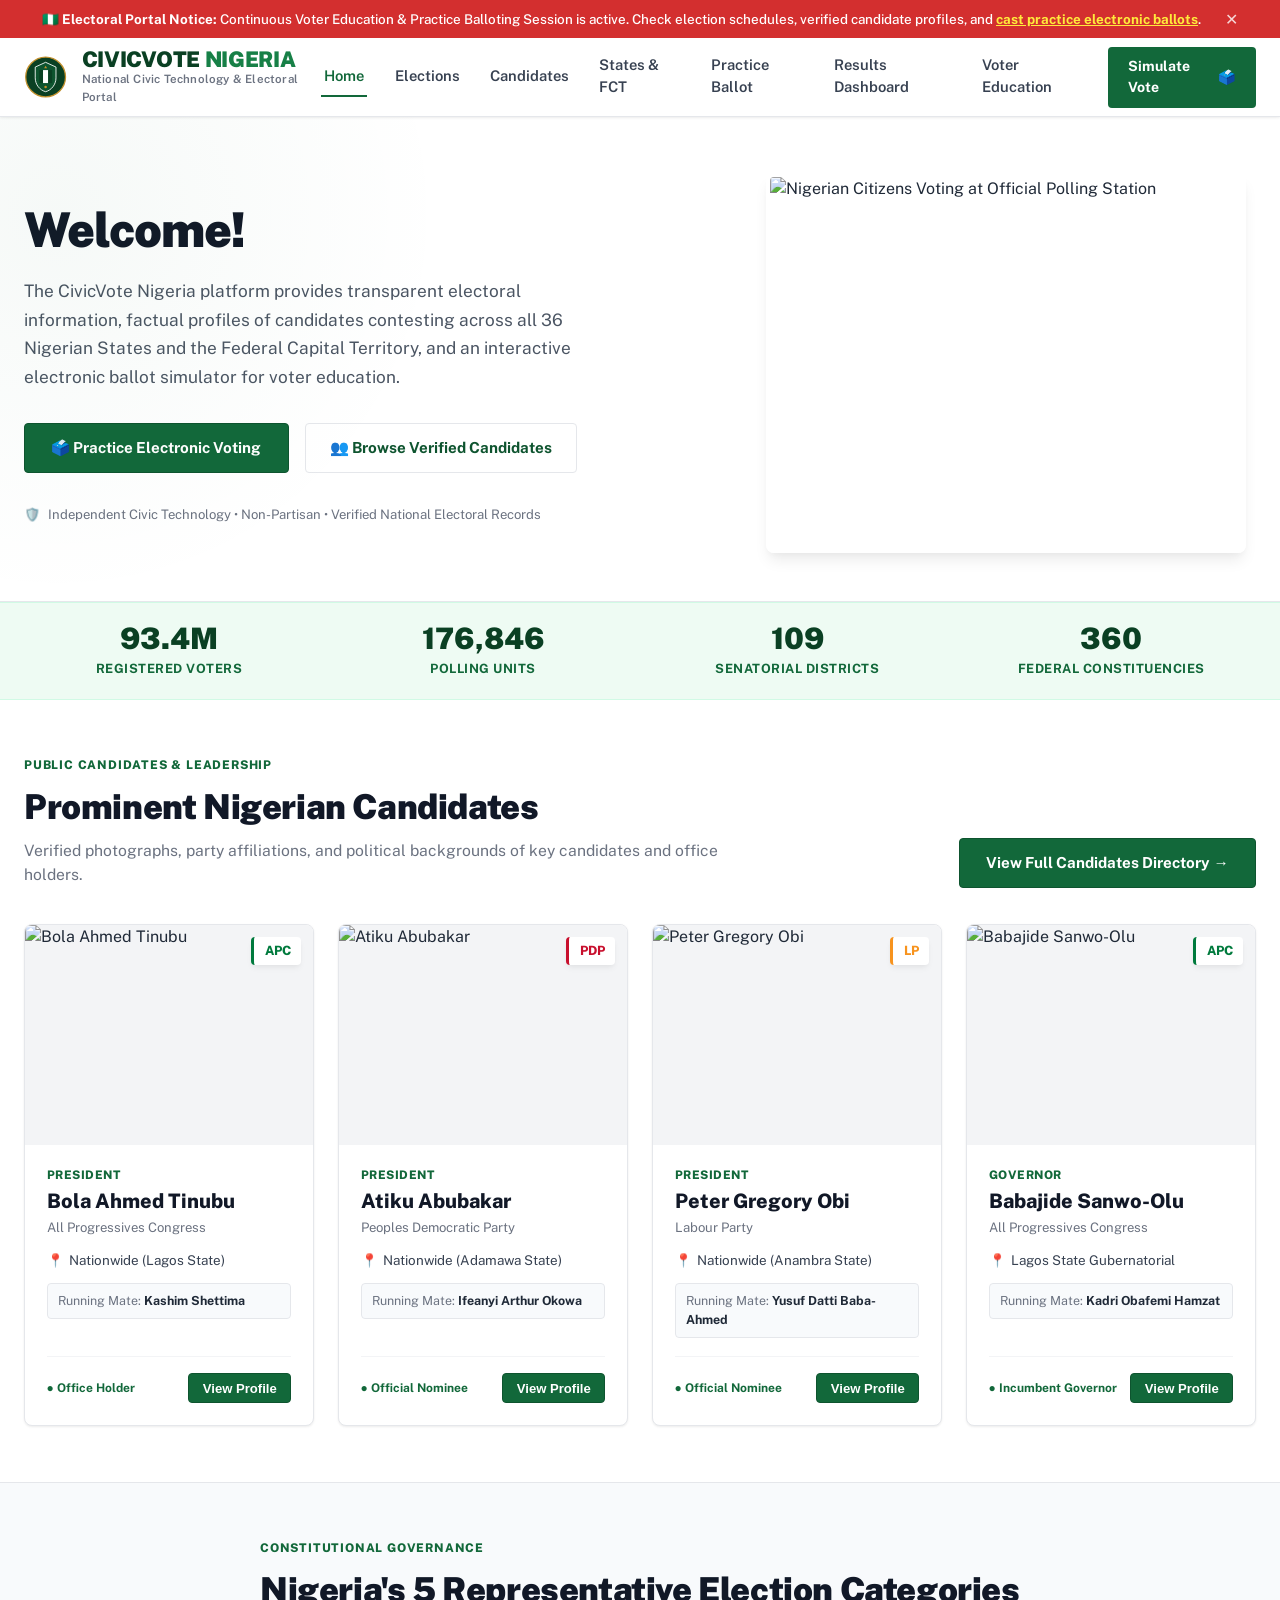
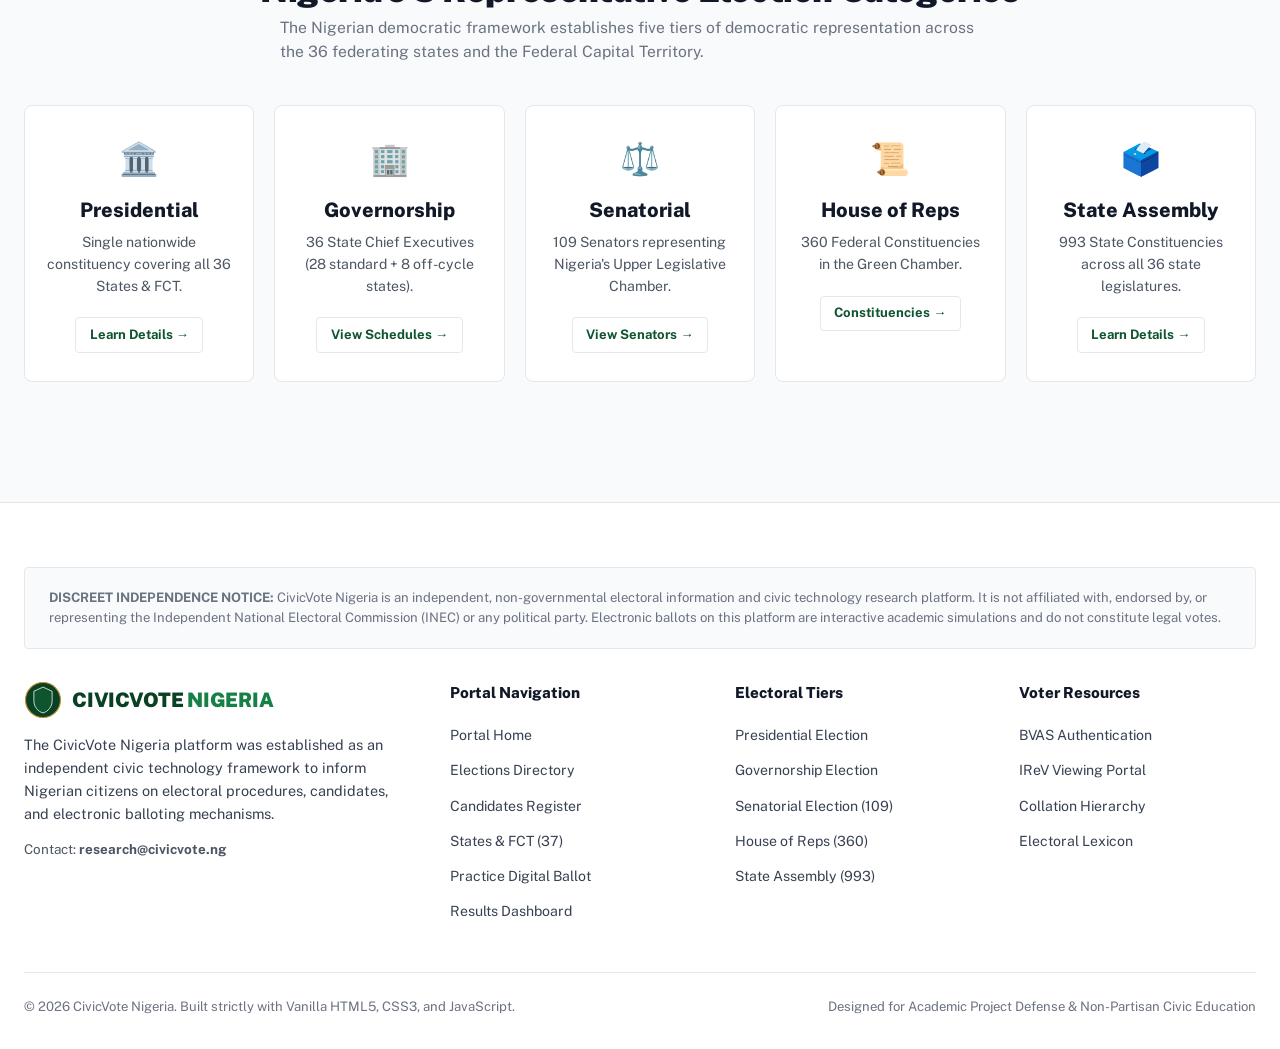
==== index.html @ 943412fb "Add CivicVote website files" ====
<!DOCTYPE html>
<html lang="en">
<head>
  <meta charset="UTF-8">
  <meta name="viewport" content="width=device-width, initial-scale=1.0">
  <meta name="description" content="CivicVote Nigeria — National electoral information portal and electronic voting simulator. Non-partisan civic technology platform.">
  <title>CivicVote Nigeria — National Electoral Information & Practice Portal</title>
  <link rel="stylesheet" href="style.css">
</head>
<body>

  <!-- ======================================================================
       1. TOP OFFICIAL ANNOUNCEMENT BAR (Directly inspired by cvr.inecnigeria.org)
       ====================================================================== -->
  <div class="top-official-notice-bar" id="officialNoticeBar">
    <span>
      🇳🇬 <strong>Electoral Portal Notice:</strong> Continuous Voter Education & Practice Balloting Session is active. Check election schedules, verified candidate profiles, and <a href="#ballot" data-navigate="ballot">cast practice electronic ballots</a>.
    </span>
    <button type="button" class="notice-close-btn" onclick="document.getElementById('officialNoticeBar').style.display='none';">✕</button>
  </div>

  <!-- ======================================================================
       2. MAIN OFFICIAL HEADER
       ====================================================================== -->
  <header class="main-header">
    <div class="container">
      <nav class="navbar">
        <!-- Brand Identity -->
        <a href="#home" class="brand-identity" data-navigate="home">
          <!-- Institutional Nigerian Civic Crest Seal -->
          <svg class="official-crest-seal" viewBox="0 0 100 100" fill="none" xmlns="http://www.w3.org/2000/svg">
            <circle cx="50" cy="50" r="46" fill="#0A4023" stroke="#C2902D" stroke-width="3"/>
            <path d="M50 16L74 27V52C74 67.5 63.5 80.5 50 84C36.5 80.5 26 67.5 26 52V27L50 16Z" fill="#0E542F" stroke="#FFFFFF" stroke-width="2"/>
            <rect x="35" y="34" width="9" height="30" fill="#0A4023"/>
            <rect x="44" y="34" width="12" height="30" fill="#FFFFFF"/>
            <rect x="56" y="34" width="9" height="30" fill="#0A4023"/>
            <path d="M50 24L53.5 30H46.5L50 24Z" fill="#C2902D"/>
            <circle cx="50" cy="73" r="3" fill="#C2902D"/>
          </svg>
          <div class="brand-text-block">
            <span class="brand-main-title">CIVICVOTE <span>NIGERIA</span></span>
            <span class="brand-sub-label">National Civic Technology & Electoral Portal</span>
          </div>
        </a>

        <!-- Main Navigation Links -->
        <div class="nav-menu" id="navMenu">
          <a href="#home" class="nav-link active" data-page="home">Home</a>
          <a href="#elections" class="nav-link" data-page="elections">Elections</a>
          <a href="#candidates" class="nav-link" data-page="candidates">Candidates</a>
          <a href="#states" class="nav-link" data-page="states">States & FCT</a>
          <a href="#ballot" class="nav-link" data-page="ballot">Practice Ballot</a>
          <a href="#results" class="nav-link" data-page="results">Results Dashboard</a>
          <a href="#about" class="nav-link" data-page="about">Voter Education</a>
          <a href="#ballot" class="nav-pill-btn" data-navigate="ballot">
            <span>Simulate Vote</span>
            <span>🗳️</span>
          </a>
        </div>

        <!-- Mobile Menu Toggle Button -->
        <button class="mobile-menu-btn" id="mobileMenuBtn" aria-label="Toggle navigation menu">
          ☰
        </button>
      </nav>
    </div>
  </header>

  <!-- ======================================================================
       3. MAIN CONTENT (SPA MULTI-VIEW PANELS)
       ====================================================================== -->
  <main>

    <!-- ------------------------------------------------------------------
         PAGE 1: HOMEPAGE (page-home)
         ------------------------------------------------------------------ -->
    <section id="page-home" class="page-section active">
      <!-- Hero Banner (Voter Photos + Clear Text as seen on cvr.inecnigeria.org) -->
      <div class="official-hero-wrap">
        <div class="container">
          <div class="hero-layout-grid">
            <div>
              <h1 class="hero-welcome-h1">Welcome!</h1>
              <p class="hero-body-para">
                The CivicVote Nigeria platform provides transparent electoral information, factual profiles of candidates contesting across all 36 Nigerian States and the Federal Capital Territory, and an interactive electronic ballot simulator for voter education.
              </p>
              <div class="hero-action-buttons">
                <a href="#ballot" class="btn-official-green" data-navigate="ballot">
                  <span>🗳️ Practice Electronic Voting</span>
                </a>
                <a href="#candidates" class="btn-official-outline" data-navigate="candidates">
                  <span>👥 Browse Verified Candidates</span>
                </a>
              </div>
              <div style="font-size: 0.82rem; color: #6b7280; display: flex; align-items: center; gap: 0.5rem;">
                <span>🛡️</span>
                <span>Independent Civic Technology • Non-Partisan • Verified National Electoral Records</span>
              </div>
            </div>

            <!-- Authentic Nigerian Electoral Photo (Citizens Voting at Polling Unit) -->
            <div class="hero-voter-image-container">
              <img src="https://upload.wikimedia.org/wikipedia/commons/1/10/2023_Elections_in_Nigeria_07.jpg" 
                   alt="Nigerian Citizens Voting at Official Polling Station" class="hero-voter-img"
                   onerror="this.onerror=null; this.src='https://upload.wikimedia.org/wikipedia/commons/6/63/Permanent_Voter%27s_Card.jpg';">
            </div>
          </div>
        </div>
      </div>

      <!-- Quick Metrics Strip -->
      <div class="metrics-strip">
        <div class="container">
          <div class="metrics-row">
            <div class="metric-box">
              <h3>93.4M</h3>
              <p>Registered Voters</p>
            </div>
            <div class="metric-box">
              <h3>176,846</h3>
              <p>Polling Units</p>
            </div>
            <div class="metric-box">
              <h3>109</h3>
              <p>Senatorial Districts</p>
            </div>
            <div class="metric-box">
              <h3>360</h3>
              <p>Federal Constituencies</p>
            </div>
          </div>
        </div>
      </div>

      <!-- Featured Candidates with Real Photographs -->
      <div class="section-wrapper" style="background: #ffffff; border-bottom: 1px solid var(--gov-border);">
        <div class="container">
          <div class="section-head-block" style="display: flex; justify-content: space-between; align-items: flex-end; flex-wrap: wrap; gap: 1rem;">
            <div>
              <span class="section-tag">Public Candidates & Leadership</span>
              <h2 class="section-heading-h2">Prominent Nigerian Candidates</h2>
              <p class="section-subtext">Verified photographs, party affiliations, and political backgrounds of key candidates and office holders.</p>
            </div>
            <a href="#candidates" class="btn-official-green" data-navigate="candidates">View Full Candidates Directory →</a>
          </div>

          <!-- Candidates Grid with Real Photos -->
          <div class="candidates-grid" id="homeCandidatesPreview">
            <!-- Bola Ahmed Tinubu -->
            <!-- Bola Ahmed Tinubu -->
            <div class="candidate-card">
              <div class="card-candidate-photo-wrap">
                <img src="https://upload.wikimedia.org/wikipedia/commons/7/77/Bola_Tinubu_portrait.jpg" 
                     alt="Bola Ahmed Tinubu" class="card-candidate-img"
                     onerror="if(!this.dataset.fb){this.dataset.fb='1';this.src='https://commons.wikimedia.org/wiki/Special:FilePath/Bola_Tinubu_portrait.jpg';}else{this.onerror=null;this.src='https://ui-avatars.com/api/?name=Bola+Ahmed+Tinubu&background=0a4023&color=fff&size=256';}">
                <div class="card-party-overlay-pill" style="border-left: 3px solid #007A3D;">
                  <span style="color: #007A3D;">APC</span>
                </div>
              </div>
              <div class="card-body-content">
                <span class="card-candidate-role">President</span>
                <h3 class="card-candidate-name">Bola Ahmed Tinubu</h3>
                <p class="card-party-subname">All Progressives Congress</p>
                <div class="card-meta-row">
                  <span>📍</span>
                  <span>Nationwide (Lagos State)</span>
                </div>
                <div class="card-running-mate-box">
                  <span style="color: #6b7280;">Running Mate:</span> <strong>Kashim Shettima</strong>
                </div>
                <div class="card-footer-action">
                  <span class="status-badge-dot">● Office Holder</span>
                  <button class="btn-official-green" style="padding: 0.4rem 0.85rem; font-size: 0.82rem;" onclick="viewCandidateProfile('pres-tinubu')">View Profile</button>
                </div>
              </div>
            </div>

            <!-- Atiku Abubakar -->
            <div class="candidate-card">
              <div class="card-candidate-photo-wrap">
                <img src="https://upload.wikimedia.org/wikipedia/commons/5/5d/Atiku_Abubakar_2023.jpg" 
                     alt="Atiku Abubakar" class="card-candidate-img"
                     onerror="if(!this.dataset.fb){this.dataset.fb='1';this.src='https://commons.wikimedia.org/wiki/Special:FilePath/Atiku_Abubakar_2023.jpg';}else{this.onerror=null;this.src='https://ui-avatars.com/api/?name=Atiku+Abubakar&background=0a4023&color=fff&size=256';}">
                <div class="card-party-overlay-pill" style="border-left: 3px solid #C8102E;">
                  <span style="color: #C8102E;">PDP</span>
                </div>
              </div>
              <div class="card-body-content">
                <span class="card-candidate-role">President</span>
                <h3 class="card-candidate-name">Atiku Abubakar</h3>
                <p class="card-party-subname">Peoples Democratic Party</p>
                <div class="card-meta-row">
                  <span>📍</span>
                  <span>Nationwide (Adamawa State)</span>
                </div>
                <div class="card-running-mate-box">
                  <span style="color: #6b7280;">Running Mate:</span> <strong>Ifeanyi Arthur Okowa</strong>
                </div>
                <div class="card-footer-action">
                  <span class="status-badge-dot">● Official Nominee</span>
                  <button class="btn-official-green" style="padding: 0.4rem 0.85rem; font-size: 0.82rem;" onclick="viewCandidateProfile('pres-atiku')">View Profile</button>
                </div>
              </div>
            </div>

            <!-- Peter Gregory Obi -->
            <div class="candidate-card">
              <div class="card-candidate-photo-wrap">
                <img src="https://upload.wikimedia.org/wikipedia/commons/6/6b/Peter_Obi.jpg" 
                     alt="Peter Gregory Obi" class="card-candidate-img"
                     onerror="if(!this.dataset.fb){this.dataset.fb='1';this.src='https://commons.wikimedia.org/wiki/Special:FilePath/Peter_Obi.jpg';}else{this.onerror=null;this.src='https://ui-avatars.com/api/?name=Peter+Gregory+Obi&background=0a4023&color=fff&size=256';}">
                <div class="card-party-overlay-pill" style="border-left: 3px solid #F7931E;">
                  <span style="color: #F7931E;">LP</span>
                </div>
              </div>
              <div class="card-body-content">
                <span class="card-candidate-role">President</span>
                <h3 class="card-candidate-name">Peter Gregory Obi</h3>
                <p class="card-party-subname">Labour Party</p>
                <div class="card-meta-row">
                  <span>📍</span>
                  <span>Nationwide (Anambra State)</span>
                </div>
                <div class="card-running-mate-box">
                  <span style="color: #6b7280;">Running Mate:</span> <strong>Yusuf Datti Baba-Ahmed</strong>
                </div>
                <div class="card-footer-action">
                  <span class="status-badge-dot">● Official Nominee</span>
                  <button class="btn-official-green" style="padding: 0.4rem 0.85rem; font-size: 0.82rem;" onclick="viewCandidateProfile('pres-obi')">View Profile</button>
                </div>
              </div>
            </div>

            <!-- Babajide Sanwo-Olu -->
            <div class="candidate-card">
              <div class="card-candidate-photo-wrap">
                <img src="https://upload.wikimedia.org/wikipedia/commons/9/93/Babajide_sanwo_olu_official_portrait.jpg" 
                     alt="Babajide Sanwo-Olu" class="card-candidate-img"
                     onerror="if(!this.dataset.fb){this.dataset.fb='1';this.src='https://commons.wikimedia.org/wiki/Special:FilePath/Babajide_sanwo_olu_official_portrait.jpg';}else{this.onerror=null;this.src='https://ui-avatars.com/api/?name=Babajide+Sanwo-Olu&background=0a4023&color=fff&size=256';}">
                <div class="card-party-overlay-pill" style="border-left: 3px solid #007A3D;">
                  <span style="color: #007A3D;">APC</span>
                </div>
              </div>
              <div class="card-body-content">
                <span class="card-candidate-role">Governor</span>
                <h3 class="card-candidate-name">Babajide Sanwo-Olu</h3>
                <p class="card-party-subname">All Progressives Congress</p>
                <div class="card-meta-row">
                  <span>📍</span>
                  <span>Lagos State Gubernatorial</span>
                </div>
                <div class="card-running-mate-box">
                  <span style="color: #6b7280;">Running Mate:</span> <strong>Kadri Obafemi Hamzat</strong>
                </div>
                <div class="card-footer-action">
                  <span class="status-badge-dot">● Incumbent Governor</span>
                  <button class="btn-official-green" style="padding: 0.4rem 0.85rem; font-size: 0.82rem;" onclick="viewCandidateProfile('gov-lag-sanwoolu')">View Profile</button>
                </div>
              </div>
            </div>
          </div>
        </div>
      </div>

      <!-- Categories Overview -->
      <div class="section-wrapper">
        <div class="container">
          <div class="section-head-block text-center" style="max-width: 760px; margin: 0 auto 2.5rem auto;">
            <span class="section-tag">Constitutional Governance</span>
            <h2 class="section-heading-h2">Nigeria's 5 Representative Election Categories</h2>
            <p class="section-subtext" style="margin: 0 auto;">
              The Nigerian democratic framework establishes five tiers of democratic representation across the 36 federating states and the Federal Capital Territory.
            </p>
          </div>

          <div style="display: grid; grid-template-columns: repeat(auto-fit, minmax(220px, 1fr)); gap: 1.25rem;">
            <div style="background: #ffffff; border: 1px solid var(--gov-border); border-radius: 8px; padding: 1.75rem 1.25rem; text-align: center;">
              <div style="font-size: 2rem; margin-bottom: 0.75rem;">🏛️</div>
              <h3 style="font-family: var(--font-heading); font-size: 1.25rem; font-weight: 800; color: #111827; margin-bottom: 0.35rem;">Presidential</h3>
              <p style="font-size: 0.88rem; color: #4b5563; margin-bottom: 1.25rem;">Single nationwide constituency covering all 36 States & FCT.</p>
              <a href="#elections" class="btn-official-outline" style="padding: 0.4rem 0.85rem; font-size: 0.82rem;" data-navigate="elections">Learn Details →</a>
            </div>

            <div style="background: #ffffff; border: 1px solid var(--gov-border); border-radius: 8px; padding: 1.75rem 1.25rem; text-align: center;">
              <div style="font-size: 2rem; margin-bottom: 0.75rem;">🏢</div>
              <h3 style="font-family: var(--font-heading); font-size: 1.25rem; font-weight: 800; color: #111827; margin-bottom: 0.35rem;">Governorship</h3>
              <p style="font-size: 0.88rem; color: #4b5563; margin-bottom: 1.25rem;">36 State Chief Executives (28 standard + 8 off-cycle states).</p>
              <a href="#elections" class="btn-official-outline" style="padding: 0.4rem 0.85rem; font-size: 0.82rem;" data-navigate="elections">View Schedules →</a>
            </div>

            <div style="background: #ffffff; border: 1px solid var(--gov-border); border-radius: 8px; padding: 1.75rem 1.25rem; text-align: center;">
              <div style="font-size: 2rem; margin-bottom: 0.75rem;">⚖️</div>
              <h3 style="font-family: var(--font-heading); font-size: 1.25rem; font-weight: 800; color: #111827; margin-bottom: 0.35rem;">Senatorial</h3>
              <p style="font-size: 0.88rem; color: #4b5563; margin-bottom: 1.25rem;">109 Senators representing Nigeria's Upper Legislative Chamber.</p>
              <a href="#candidates" class="btn-official-outline" style="padding: 0.4rem 0.85rem; font-size: 0.82rem;" onclick="resetCandidateFilters(); document.getElementById('candidatePositionFilter').value='Senator'; renderCandidates({position:'Senator'}); navigateToPage('candidates');">View Senators →</a>
            </div>

            <div style="background: #ffffff; border: 1px solid var(--gov-border); border-radius: 8px; padding: 1.75rem 1.25rem; text-align: center;">
              <div style="font-size: 2rem; margin-bottom: 0.75rem;">📜</div>
              <h3 style="font-family: var(--font-heading); font-size: 1.25rem; font-weight: 800; color: #111827; margin-bottom: 0.35rem;">House of Reps</h3>
              <p style="font-size: 0.88rem; color: #4b5563; margin-bottom: 1.25rem;">360 Federal Constituencies in the Green Chamber.</p>
              <a href="#elections" class="btn-official-outline" style="padding: 0.4rem 0.85rem; font-size: 0.82rem;" data-navigate="elections">Constituencies →</a>
            </div>

            <div style="background: #ffffff; border: 1px solid var(--gov-border); border-radius: 8px; padding: 1.75rem 1.25rem; text-align: center;">
              <div style="font-size: 2rem; margin-bottom: 0.75rem;">🗳️</div>
              <h3 style="font-family: var(--font-heading); font-size: 1.25rem; font-weight: 800; color: #111827; margin-bottom: 0.35rem;">State Assembly</h3>
              <p style="font-size: 0.88rem; color: #4b5563; margin-bottom: 1.25rem;">993 State Constituencies across all 36 state legislatures.</p>
              <a href="#elections" class="btn-official-outline" style="padding: 0.4rem 0.85rem; font-size: 0.82rem;" data-navigate="elections">Learn Details →</a>
            </div>
          </div>
        </div>
      </div>
    </section>

    <!-- ------------------------------------------------------------------
         PAGE 2: ELECTIONS DIRECTORY (page-elections)
         ------------------------------------------------------------------ -->
    <section id="page-elections" class="page-section">
      <div class="section-wrapper">
        <div class="container">
          <div class="section-head-block">
            <span class="section-tag">Electoral Architecture</span>
            <h2 class="section-heading-h2">The 5 Election Tiers in Nigeria</h2>
            <p class="section-subtext">Detailed guide to qualifications, voter distribution, and legal cycles for all Nigerian democratic elections.</p>
          </div>

          <!-- Tier 1 -->
          <div style="background: #ffffff; border: 1px solid var(--gov-border); border-radius: 8px; padding: 2rem; margin-bottom: 1.75rem;">
            <div style="display: flex; justify-content: space-between; align-items: center; border-bottom: 1px solid var(--gov-border); padding-bottom: 1rem; margin-bottom: 1.25rem;">
              <div>
                <span style="background: var(--gov-green-50); color: var(--gov-green-700); font-size: 0.75rem; font-weight: 800; padding: 0.2rem 0.6rem; border-radius: 4px; text-transform: uppercase;">Tier 1 • Executive Head of State</span>
                <h3 style="font-family: var(--font-heading); font-size: 1.6rem; font-weight: 900; color: #111827; margin-top: 0.25rem;">Presidential Election</h3>
              </div>
              <span style="font-size: 0.85rem; color: #6b7280; font-weight: 600;">4-Year Tenure • Nationwide Electorate</span>
            </div>
            <p style="font-size: 0.96rem; color: #374151; line-height: 1.65; margin-bottom: 1.25rem;">
              To be declared elected, a presidential candidate must secure the highest number of votes cast nationwide AND at least 25% of the total votes in at least two-thirds (24) of the 36 states and the Federal Capital Territory.
            </p>
            <div style="display: flex; gap: 0.75rem; flex-wrap: wrap;">
              <a href="#candidates" class="btn-official-green" onclick="resetCandidateFilters(); document.getElementById('candidatePositionFilter').value='President'; renderCandidates({position:'President'}); navigateToPage('candidates');">View Presidential Candidates</a>
              <a href="#ballot" class="btn-official-outline" data-navigate="ballot">Simulate Presidential Ballot</a>
            </div>
          </div>

          <!-- Tier 2 -->
          <div style="background: #ffffff; border: 1px solid var(--gov-border); border-radius: 8px; padding: 2rem; margin-bottom: 1.75rem;">
            <div style="display: flex; justify-content: space-between; align-items: center; border-bottom: 1px solid var(--gov-border); padding-bottom: 1rem; margin-bottom: 1.25rem;">
              <div>
                <span style="background: var(--gov-green-50); color: var(--gov-green-700); font-size: 0.75rem; font-weight: 800; padding: 0.2rem 0.6rem; border-radius: 4px; text-transform: uppercase;">Tier 2 • Subnational Executive</span>
                <h3 style="font-family: var(--font-heading); font-size: 1.6rem; font-weight: 900; color: #111827; margin-top: 0.25rem;">Governorship Election</h3>
              </div>
              <span style="font-size: 0.85rem; color: #6b7280; font-weight: 600;">36 States (28 Standard Cycle + 8 Off-Cycle)</span>
            </div>
            <p style="font-size: 0.96rem; color: #374151; line-height: 1.65; margin-bottom: 1rem;">
              Governors serve as chief executives of their respective states. Under Section 180(2) of the 1999 Constitution, a governor's tenure starts on the day they take the oath of office. Because Supreme Court rulings restored several stolen mandates at different times, 8 Nigerian states now hold off-cycle elections:
            </p>
            <div style="background: #fef8eb; border-left: 4px solid #c2902d; padding: 1rem 1.25rem; border-radius: 4px; margin-bottom: 1.25rem; font-size: 0.9rem; color: #8a6114;">
              <strong>Off-Cycle Gubernatorial States (8 States):</strong>
              <div style="display: grid; grid-template-columns: repeat(auto-fit, minmax(200px, 1fr)); gap: 0.35rem; margin-top: 0.4rem;">
                <div>• <strong>Anambra:</strong> November 2025</div>
                <div>• <strong>Edo:</strong> September 2024</div>
                <div>• <strong>Ondo:</strong> November 2024</div>
                <div>• <strong>Ekiti:</strong> June 2026</div>
                <div>• <strong>Osun:</strong> July 2026</div>
                <div>• <strong>Kogi:</strong> November 2027</div>
                <div>• <strong>Imo:</strong> November 2027</div>
                <div>• <strong>Bayelsa:</strong> November 2027</div>
              </div>
              <small style="display: block; margin-top: 0.5rem; color: #6b7280;"><em>Note: The Federal Capital Territory (FCT) has no governor, being administered directly by the Federal Minister.</em></small>
            </div>
            <div style="display: flex; gap: 0.75rem; flex-wrap: wrap;">
              <a href="#states" class="btn-official-green" data-navigate="states">Explore All 36 States</a>
              <a href="#candidates" class="btn-official-outline" onclick="resetCandidateFilters(); document.getElementById('candidatePositionFilter').value='Governor'; renderCandidates({position:'Governor'}); navigateToPage('candidates');">View Governors & Candidates</a>
            </div>
          </div>

          <!-- Tier 3 -->
          <div style="background: #ffffff; border: 1px solid var(--gov-border); border-radius: 8px; padding: 2rem; margin-bottom: 1.75rem;">
            <div style="display: flex; justify-content: space-between; align-items: center; border-bottom: 1px solid var(--gov-border); padding-bottom: 1rem; margin-bottom: 1.25rem;">
              <div>
                <span style="background: var(--gov-green-50); color: var(--gov-green-700); font-size: 0.75rem; font-weight: 800; padding: 0.2rem 0.6rem; border-radius: 4px; text-transform: uppercase;">Tier 3 • National Assembly (Upper Chamber)</span>
                <h3 style="font-family: var(--font-heading); font-size: 1.6rem; font-weight: 900; color: #111827; margin-top: 0.25rem;">Senatorial Election</h3>
              </div>
              <span style="font-size: 0.85rem; color: #6b7280; font-weight: 600;">109 Seats • 3 per State + 1 FCT</span>
            </div>
            <p style="font-size: 0.96rem; color: #374151; line-height: 1.65; margin-bottom: 1.25rem;">
              The Senate comprises 109 distinguished senators representing equal geographic zones across the country. Led by the President of the Senate, it exercises legislative powers and provides constitutional oversight.
            </p>
            <a href="#candidates" class="btn-official-green" onclick="resetCandidateFilters(); document.getElementById('candidatePositionFilter').value='Senator'; renderCandidates({position:'Senator'}); navigateToPage('candidates');">View Senatorial Profiles</a>
          </div>

          <!-- Tier 4 & 5 Grid -->
          <div style="display: grid; grid-template-columns: 1fr 1fr; gap: 1.75rem;">
            <div style="background: #ffffff; border: 1px solid var(--gov-border); border-radius: 8px; padding: 2rem;">
              <span style="background: var(--gov-green-50); color: var(--gov-green-700); font-size: 0.75rem; font-weight: 800; padding: 0.2rem 0.6rem; border-radius: 4px; text-transform: uppercase;">Tier 4 • Lower Chamber</span>
              <h3 style="font-family: var(--font-heading); font-size: 1.4rem; font-weight: 900; color: #111827; margin: 0.35rem 0 0.75rem 0;">House of Representatives</h3>
              <p style="font-size: 0.92rem; color: #4b5563; line-height: 1.6;">360 Federal Constituencies delineated by population density in the Green Chamber.</p>
            </div>
            <div style="background: #ffffff; border: 1px solid var(--gov-border); border-radius: 8px; padding: 2rem;">
              <span style="background: var(--gov-green-50); color: var(--gov-green-700); font-size: 0.75rem; font-weight: 800; padding: 0.2rem 0.6rem; border-radius: 4px; text-transform: uppercase;">Tier 5 • Subnational Legislatures</span>
              <h3 style="font-family: var(--font-heading); font-size: 1.4rem; font-weight: 900; color: #111827; margin: 0.35rem 0 0.75rem 0;">State House of Assembly</h3>
              <p style="font-size: 0.92rem; color: #4b5563; line-height: 1.6;">993 state constituencies across all 36 federating states enacting state laws and budgets.</p>
            </div>
          </div>
        </div>
      </div>
    </section>

    <!-- ------------------------------------------------------------------
         PAGE 3: CANDIDATES DIRECTORY (page-candidates)
         ------------------------------------------------------------------ -->
    <section id="page-candidates" class="page-section">
      <div class="section-wrapper">
        <div class="container">
          <div class="section-head-block">
            <span class="section-tag">Verified Public Register</span>
            <h2 class="section-heading-h2">Candidates & Public Officials Directory</h2>
            <p class="section-subtext">Search candidates by name, political party, contested position, or state of representation with official portraits.</p>
          </div>

          <!-- Portal Style Filter Panel (Matching cvr.inecnigeria.org) -->
          <div class="portal-form-panel">
            <div class="portal-form-grid">
              <div class="portal-form-group">
                <label class="portal-label">Search Candidate or Constituency</label>
                <input type="text" id="candidateSearch" class="portal-input" placeholder="e.g. Tinubu, Obi, Sanwo-Olu, Lagos...">
              </div>

              <div class="portal-form-group">
                <label class="portal-label">Political Party</label>
                <select id="candidatePartyFilter" class="portal-select">
                  <option value="all">All Political Parties</option>
                </select>
              </div>

              <div class="portal-form-group">
                <label class="portal-label">Contested Position</label>
                <select id="candidatePositionFilter" class="portal-select">
                  <option value="all">All Positions</option>
                  <option value="President">President</option>
                  <option value="Governor">Governor</option>
                  <option value="Senator">Senator</option>
                </select>
              </div>

              <div class="portal-form-group">
                <label class="portal-label">State / Jurisdiction</label>
                <select id="candidateStateFilter" class="portal-select">
                  <option value="all">All 36 States & FCT</option>
                </select>
              </div>

              <div class="portal-form-group">
                <button type="button" id="resetCandidateFiltersBtn" class="btn-official-outline" style="white-space: nowrap;">
                  ↺ Reset Filters
                </button>
              </div>
            </div>
          </div>

          <div style="display: flex; justify-content: space-between; align-items: center; margin-bottom: 1.5rem;">
            <span style="font-weight: 800; color: #111827;" id="candidateCountText">Loading candidates...</span>
            <small style="color: #6b7280;">Portraits sourced from verified public documentation & official records.</small>
          </div>

          <!-- Dynamic Candidates Grid with Photos -->
          <div class="candidates-grid" id="candidatesGrid"></div>
        </div>
      </div>
    </section>

    <!-- ------------------------------------------------------------------
         PAGE 4: STATES & FCT DIRECTORY (page-states)
         ------------------------------------------------------------------ -->
    <section id="page-states" class="page-section">
      <div class="section-wrapper">
        <div class="container">
          <div class="section-head-block">
            <span class="section-tag">36 Federating Units & FCT</span>
            <h2 class="section-heading-h2">States & FCT Electoral Directory</h2>
            <p class="section-subtext">Comprehensive electoral breakdown covering all 36 Nigerian states and the Federal Capital Territory.</p>
          </div>

          <!-- State Search & Zone Filter Bar -->
          <div class="portal-form-panel" style="display: flex; justify-content: space-between; align-items: center; flex-wrap: wrap; gap: 1rem; margin-bottom: 2rem;">
            <span style="font-weight: 800; color: #111827;" id="statesCountDisplay">Covering 37 Electoral Jurisdictions</span>
            <div style="display: flex; gap: 0.75rem; flex-wrap: wrap;">
              <input type="text" id="stateSearchInput" class="portal-input" placeholder="Search state name or capital..." style="max-width: 260px;">
              <select id="stateZoneSelect" class="portal-select" style="max-width: 220px;">
                <option value="all">All Geopolitical Zones</option>
                <option value="North Central">North Central</option>
                <option value="North East">North East</option>
                <option value="North West">North West</option>
                <option value="South East">South East</option>
                <option value="South South">South South</option>
                <option value="South West">South West</option>
              </select>
            </div>
          </div>

          <!-- States Grid Container -->
          <div class="states-grid" id="statesGridContainer"></div>
        </div>
      </div>
    </section>

    <!-- ------------------------------------------------------------------
         PAGE 5: PRACTICE BALLOT TERMINAL (page-ballot)
         ------------------------------------------------------------------ -->
    <section id="page-ballot" class="page-section">
      <div class="section-wrapper">
        <div class="container">
          <div class="section-head-block text-center" style="max-width: 760px; margin: 0 auto 2.5rem auto;">
            <span class="section-tag">Electronic Voting Practice</span>
            <h2 class="section-heading-h2">Digital Ballot Simulator</h2>
            <p class="section-subtext" style="margin: 0 auto;">Select your election category, jurisdiction, and candidate on the electronic ballot to practice digital voting.</p>
          </div>

          <div class="ballot-terminal-panel">
            <div class="ballot-terminal-header">
              <div>
                <h3>CIVICVOTE ELECTRONIC BALLOT TERMINAL</h3>
                <p>Digital Voter Education & Practice Interface (EVT-2026)</p>
              </div>
              <span style="background: rgba(255,255,255,0.15); padding: 0.35rem 0.75rem; border-radius: 4px; font-size: 0.78rem; font-weight: 700;">
                🟢 TERMINAL STATUS: READY
              </span>
            </div>

            <div style="background: #f8fafc; border-bottom: 1px solid var(--gov-border); padding: 0.85rem 2rem; font-size: 0.84rem; color: #4b5563; display: flex; align-items: center; gap: 0.5rem;">
              <span>🛡️</span>
              <span><strong>PRACTICE BALLOT NOTICE:</strong> This is an educational frontend simulator. No sensitive voter information or legally binding votes are cast.</span>
            </div>

            <div id="ballotInteractiveForm">
              <!-- Step 1 -->
              <div class="ballot-step-box">
                <div class="ballot-step-title-row">
                  <div class="step-num-badge">1</div>
                  <h4 class="step-title-text">Select Election Category & Jurisdiction</h4>
                </div>
                <div style="display: grid; grid-template-columns: 1fr 1fr; gap: 1.25rem;">
                  <div class="portal-form-group">
                    <label class="portal-label">Election Category</label>
                    <select id="ballotElectionSelect" class="portal-select">
                      <option value="Presidential">Presidential Election (Nationwide)</option>
                      <option value="Governorship">Governorship Election</option>
                      <option value="Senatorial">Senatorial Election</option>
                    </select>
                  </div>
                  <div class="portal-form-group">
                    <label class="portal-label">Voting State / FCT</label>
                    <select id="ballotStateSelect" class="portal-select"></select>
                  </div>
                </div>
              </div>

              <!-- Step 2 -->
              <div class="ballot-step-box hidden" id="ballotCandidateSection">
                <div class="ballot-step-title-row">
                  <div class="step-num-badge">2</div>
                  <h4 class="step-title-text">Mark Your Candidate Choice (Touch or Click to Select)</h4>
                </div>
                <div id="ballotCandidateChoices"></div>
              </div>

              <!-- Actions -->
              <div class="ballot-action-footer">
                <button type="button" class="btn-official-outline" onclick="navigateToPage('home')">Cancel & Return</button>
                <button type="button" id="ballotReviewBtn" class="btn-official-green btn-disabled" disabled>Review Ballot Selection →</button>
              </div>
            </div>

            <!-- Success Screen -->
            <div id="ballotSuccessScreen" class="hidden" style="padding: 3rem 2rem; text-align: center;">
              <div style="width: 64px; height: 64px; border-radius: 50%; background: #eefbf3; color: #0a4023; font-size: 2rem; display: flex; align-items: center; justify-content: center; margin: 0 auto 1.25rem auto;">✓</div>
              <h3 style="font-family: var(--font-heading); font-size: 1.75rem; font-weight: 900; color: #111827; margin-bottom: 0.35rem;">Simulated Vote Cast Successfully!</h3>
              <p style="color: #6b7280; font-size: 0.95rem; max-width: 580px; margin: 0 auto 1.5rem auto;">Your practice ballot has been registered in the frontend session ledger.</p>

              <div id="ballotReceiptSlip"></div>

              <div style="display: flex; justify-content: center; gap: 1rem; flex-wrap: wrap;">
                <button type="button" id="resetBallotBtn" class="btn-official-outline">Cast Another Practice Vote</button>
                <button type="button" class="btn-official-green" data-navigate="results">View Live Results Dashboard →</button>
              </div>
            </div>
          </div>
        </div>
      </div>
    </section>

    <!-- ------------------------------------------------------------------
         PAGE 6: RESULTS DASHBOARD (page-results)
         ------------------------------------------------------------------ -->
    <section id="page-results" class="page-section">
      <div class="section-wrapper">
        <div class="container">
          <div class="section-head-block">
            <span class="section-tag">Official Records & Session Tally</span>
            <h2 class="section-heading-h2">Electoral Results Dashboard</h2>
            <p class="section-subtext">Certified historical 2023 presidential returns and real-time session practice vote tally.</p>
          </div>

          <!-- Certified Summary Row -->
          <div class="results-summary-cards" id="resultsSummaryRow"></div>

          <!-- Two Column Results Grid -->
          <div style="display: grid; grid-template-columns: 2fr 1fr; gap: 1.75rem;">
            <!-- Left: Official Returns -->
            <div style="background: #ffffff; border: 1px solid var(--gov-border); border-radius: 8px; padding: 1.75rem;">
              <div style="display: flex; justify-content: space-between; align-items: center; margin-bottom: 1.25rem;">
                <h4 style="font-family: var(--font-heading); font-size: 1.25rem; font-weight: 900;">State-by-State Leading Returns</h4>
                <select id="resultsStateSelect" class="portal-select" style="width: auto; padding: 0.35rem 0.65rem;"></select>
              </div>
              <div style="overflow-x: auto;">
                <table style="width: 100%; border-collapse: collapse; font-size: 0.88rem; text-align: left;">
                  <thead>
                    <tr style="background: #f8fafc; border-bottom: 2px solid var(--gov-border);">
                      <th style="padding: 0.65rem;">#</th>
                      <th style="padding: 0.65rem;">State</th>
                      <th style="padding: 0.65rem;">Party</th>
                      <th style="padding: 0.65rem;">Declared Winner</th>
                      <th style="padding: 0.65rem;">Votes</th>
                      <th style="padding: 0.65rem;">Status</th>
                    </tr>
                  </thead>
                  <tbody id="stateResultsTableBody"></tbody>
                </table>
              </div>
            </div>

            <!-- Right: Practice Session Live Tally -->
            <div style="background: #ffffff; border: 1px solid var(--gov-border); border-radius: 8px; padding: 1.75rem;">
              <div style="display: flex; justify-content: space-between; align-items: center; margin-bottom: 1.25rem;">
                <h4 style="font-family: var(--font-heading); font-size: 1.2rem; font-weight: 900;">Session Practice Tally</h4>
                <span style="background: #eefbf3; color: #0a4023; font-weight: 800; font-size: 0.8rem; padding: 0.2rem 0.55rem; border-radius: 4px;" id="practiceSessionCount">0</span>
              </div>
              <div id="practiceSessionVotesList"></div>
            </div>
          </div>
        </div>
      </div>
    </section>

    <!-- ------------------------------------------------------------------
         PAGE 7: VOTER EDUCATION & ABOUT (page-about)
         ------------------------------------------------------------------ -->
    <section id="page-about" class="page-section">
      <div class="section-wrapper">
        <div class="container">
          <div class="section-head-block text-center" style="max-width: 760px; margin: 0 auto 3rem auto;">
            <span class="section-tag">Democratic Literacy</span>
            <h2 class="section-heading-h2">About CivicVote & Voter Education</h2>
            <p class="section-subtext" style="margin: 0 auto;">Demystifying BVAS, IReV, collation hierarchies, and Nigerian electoral jurisprudence.</p>
          </div>

          <!-- 3 Pillars -->
          <div style="display: grid; grid-template-columns: repeat(auto-fit, minmax(300px, 1fr)); gap: 1.5rem; margin-bottom: 3rem;">
            <div style="background: #ffffff; border: 1px solid var(--gov-border); border-radius: 8px; padding: 2rem;">
              <div style="font-size: 2.2rem; margin-bottom: 0.75rem;">📲</div>
              <h3 style="font-family: var(--font-heading); font-size: 1.3rem; font-weight: 900; margin-bottom: 0.5rem;">BVAS Authentication</h3>
              <p style="font-size: 0.92rem; color: #4b5563; line-height: 1.6;">Under Section 47(2) of Electoral Act 2022, BVAS biometrically validates voters via facial or fingerprint scans.</p>
            </div>
            <div style="background: #ffffff; border: 1px solid var(--gov-border); border-radius: 8px; padding: 2rem;">
              <div style="font-size: 2.2rem; margin-bottom: 0.75rem;">🌐</div>
              <h3 style="font-family: var(--font-heading); font-size: 1.3rem; font-weight: 900; margin-bottom: 0.5rem;">IReV Public Portal</h3>
              <p style="font-size: 0.92rem; color: #4b5563; line-height: 1.6;">Transmits photographed polling unit Form EC8A sheets directly to the cloud for real-time citizen observation.</p>
            </div>
            <div style="background: #ffffff; border: 1px solid var(--gov-border); border-radius: 8px; padding: 2rem;">
              <div style="font-size: 2.2rem; margin-bottom: 0.75rem;">📊</div>
              <h3 style="font-family: var(--font-heading); font-size: 1.3rem; font-weight: 900; margin-bottom: 0.5rem;">Collation Chain</h3>
              <p style="font-size: 0.92rem; color: #4b5563; line-height: 1.6;">Hierarchical audit trail: Polling Unit (EC8A) → Ward (EC8B) → LGA (EC8C) → State (EC8D) → National (EC8E).</p>
            </div>
          </div>

          <!-- Glossary Accordion -->
          <div style="margin-bottom: 3.5rem;">
            <h3 style="font-family: var(--font-heading); font-size: 1.65rem; font-weight: 900; margin-bottom: 1.25rem;">Electoral Lexicon Glossary</h3>
            
            <div style="display: flex; flex-direction: column; gap: 0.65rem;">
              <div class="accordion-item open" style="background: #ffffff; border: 1px solid var(--gov-border); border-radius: 6px; overflow: hidden;">
                <button type="button" class="accordion-header" style="width: 100%; padding: 1rem 1.25rem; font-weight: 700; border: none; background: none; text-align: left; display: flex; justify-content: space-between; cursor: pointer;">
                  <span>What is the Margin of Lead principle?</span>
                  <span>▼</span>
                </button>
                <div class="accordion-content" style="padding: 1rem 1.25rem; border-top: 1px solid var(--gov-border); background: #f8fafc; font-size: 0.92rem; color: #374151;">
                  If the difference in votes between the first and second candidate is less than the total number of collected PVCs in areas where polling was cancelled, a supplementary election must be held.
                </div>
              </div>

              <div class="accordion-item" style="background: #ffffff; border: 1px solid var(--gov-border); border-radius: 6px; overflow: hidden;">
                <button type="button" class="accordion-header" style="width: 100%; padding: 1rem 1.25rem; font-weight: 700; border: none; background: none; text-align: left; display: flex; justify-content: space-between; cursor: pointer;">
                  <span>Difference between Presiding Officers and Returning Officers?</span>
                  <span>▼</span>
                </button>
                <div class="accordion-content" style="display: none; padding: 1rem 1.25rem; border-top: 1px solid var(--gov-border); background: #f8fafc; font-size: 0.92rem; color: #374151;">
                  Presiding Officers manage polling units. Returning Officers (senior academic professors) have exclusive constitutional power to collate totals and declare winners.
                </div>
              </div>
            </div>
          </div>

          <!-- Contact Feedback Form -->
          <div style="background: #ffffff; border: 1px solid var(--gov-border); border-radius: 8px; padding: 2.25rem; max-width: 720px; margin: 0 auto;">
            <h3 style="font-family: var(--font-heading); font-size: 1.45rem; font-weight: 900; margin-bottom: 0.35rem; color: #111827;">Contact Civic Technology Research Team</h3>
            <p style="font-size: 0.9rem; color: #6b7280; margin-bottom: 1.5rem;">For academic inquiries, data updates, or project defense reviews.</p>
            
            <div id="contactSuccessMessage" class="hidden" style="background: #eefbf3; color: #0a4023; padding: 0.75rem 1rem; border-radius: 4px; margin-bottom: 1.25rem; font-size: 0.9rem; font-weight: 700;">
              ✓ Feedback received. Thank you for participating in civic tech research.
            </div>

            <form id="civicContactForm">
              <div style="display: grid; grid-template-columns: 1fr 1fr; gap: 1rem; margin-bottom: 1rem;">
                <div class="portal-form-group">
                  <label class="portal-label">Your Name <span class="req">*</span></label>
                  <input type="text" id="contactName" class="portal-input" placeholder="e.g. Adebayo Okonjo" required>
                </div>
                <div class="portal-form-group">
                  <label class="portal-label">Email Address <span class="req">*</span></label>
                  <input type="email" id="contactEmail" class="portal-input" placeholder="e.g. researcher@edu.ng" required>
                </div>
              </div>
              <div class="portal-form-group" style="margin-bottom: 1rem;">
                <label class="portal-label">Subject</label>
                <select id="contactSubject" class="portal-select">
                  <option value="electoral-data">Electoral Data Inquiry</option>
                  <option value="candidate-update">Candidate Profile Verification</option>
                  <option value="project-defense">Academic Defense Review</option>
                  <option value="ballot-feedback">Ballot Simulator Feedback</option>
                </select>
              </div>
              <div class="portal-form-group" style="margin-bottom: 1.5rem;">
                <label class="portal-label">Message / Note <span class="req">*</span></label>
                <textarea id="contactMsg" class="portal-input" rows="4" placeholder="Enter message..." required></textarea>
              </div>
              <button type="submit" class="btn-official-green" style="width: 100%; justify-content: center;">
                Submit Inquiry →
              </button>
            </form>
          </div>
        </div>
      </div>
    </section>

  </main>

  <!-- ======================================================================
       MODALS
       ====================================================================== -->
  <!-- Candidate Profile Modal -->
  <div class="modal-overlay" id="candidateModal">
    <div class="modal-window">
      <button class="modal-close-btn" onclick="closeCandidateModal()">✕</button>
      <div id="candidateModalBody"></div>
    </div>
  </div>

  <!-- State Detail Modal -->
  <div class="modal-overlay" id="stateModal">
    <div class="modal-window">
      <button class="modal-close-btn" onclick="closeStateModal()">✕</button>
      <div style="background: var(--gov-green-900); color: #fff; padding: 1.75rem 2rem;">
        <h3 id="stateModalTitle" style="font-family: var(--font-heading); font-size: 1.45rem; font-weight: 900;">State Electoral Profile</h3>
      </div>
      <div id="stateModalBody" style="padding: 2rem;"></div>
    </div>
  </div>

  <!-- Ballot Review Modal -->
  <div class="modal-overlay" id="ballotReviewModal">
    <div class="modal-window" style="max-width: 600px;">
      <div style="background: var(--gov-green-900); color: #fff; padding: 1.5rem 2rem;">
        <h3 style="font-family: var(--font-heading); font-size: 1.35rem; font-weight: 900;">Review Electronic Ballot</h3>
      </div>
      <div style="padding: 2rem;">
        <div id="ballotReviewDetails"></div>
        <div style="display: flex; justify-content: flex-end; gap: 0.75rem; margin-top: 1.25rem;">
          <button type="button" class="btn-official-outline" id="cancelReviewVoteBtn">Make Changes</button>
          <button type="button" class="btn-official-green" id="confirmCastVoteBtn">Confirm & Cast Vote 🗳️</button>
        </div>
      </div>
    </div>
  </div>

  <!-- ======================================================================
       FOOTER (Matching cvr.inecnigeria.org Footer Layout)
       ====================================================================== -->
  <footer class="main-footer">
    <div class="container">
      <!-- Discreet Independence Notice -->
      <div class="footer-independence-disclaimer">
        <strong>DISCREET INDEPENDENCE NOTICE:</strong> CivicVote Nigeria is an independent, non-governmental electoral information and civic technology research platform. It is not affiliated with, endorsed by, or representing the Independent National Electoral Commission (INEC) or any political party. Electronic ballots on this platform are interactive academic simulations and do not constitute legal votes.
      </div>

      <div class="footer-top-grid">
        <div class="footer-brand-summary">
          <div style="display: flex; align-items: center; gap: 0.65rem;">
            <svg class="official-crest-seal" style="width: 38px; height: 38px;" viewBox="0 0 100 100" fill="none" xmlns="http://www.w3.org/2000/svg">
              <circle cx="50" cy="50" r="46" fill="#0A4023" stroke="#C2902D" stroke-width="3"/>
              <path d="M50 16L74 27V52C74 67.5 63.5 80.5 50 84C36.5 80.5 26 67.5 26 52V27L50 16Z" fill="#0E542F" stroke="#FFFFFF" stroke-width="2"/>
            </svg>
            <span class="brand-main-title" style="font-size: 1.25rem;">CIVICVOTE <span>NIGERIA</span></span>
          </div>
          <p>
            The CivicVote Nigeria platform was established as an independent civic technology framework to inform Nigerian citizens on electoral procedures, candidates, and electronic balloting mechanisms.
          </p>
          <div style="margin-top: 0.85rem; font-size: 0.84rem; color: #4b5563;">
            <span>Contact: <strong>research@civicvote.ng</strong></span>
          </div>
        </div>

        <div>
          <h4 class="footer-col-title">Portal Navigation</h4>
          <ul class="footer-links-list">
            <li><a href="#home" data-navigate="home">Portal Home</a></li>
            <li><a href="#elections" data-navigate="elections">Elections Directory</a></li>
            <li><a href="#candidates" data-navigate="candidates">Candidates Register</a></li>
            <li><a href="#states" data-navigate="states">States & FCT (37)</a></li>
            <li><a href="#ballot" data-navigate="ballot">Practice Digital Ballot</a></li>
            <li><a href="#results" data-navigate="results">Results Dashboard</a></li>
          </ul>
        </div>

        <div>
          <h4 class="footer-col-title">Electoral Tiers</h4>
          <ul class="footer-links-list">
            <li><a href="#elections" data-navigate="elections">Presidential Election</a></li>
            <li><a href="#elections" data-navigate="elections">Governorship Election</a></li>
            <li><a href="#elections" data-navigate="elections">Senatorial Election (109)</a></li>
            <li><a href="#elections" data-navigate="elections">House of Reps (360)</a></li>
            <li><a href="#elections" data-navigate="elections">State Assembly (993)</a></li>
          </ul>
        </div>

        <div>
          <h4 class="footer-col-title">Voter Resources</h4>
          <ul class="footer-links-list">
            <li><a href="#about" data-navigate="about">BVAS Authentication</a></li>
            <li><a href="#about" data-navigate="about">IReV Viewing Portal</a></li>
            <li><a href="#about" data-navigate="about">Collation Hierarchy</a></li>
            <li><a href="#about" data-navigate="about">Electoral Lexicon</a></li>
          </ul>
        </div>
      </div>

      <div class="footer-bottom-bar">
        <div>
          © 2026 CivicVote Nigeria. Built strictly with Vanilla HTML5, CSS3, and JavaScript.
        </div>
        <div>
          Designed for Academic Project Defense & Non-Partisan Civic Education
        </div>
      </div>
    </div>
  </footer>

  <script src="script.js"></script>
</body>
</html>
---- style.css ----
/* ==========================================================================
   CIVICVOTE NIGERIA — OFFICIAL NATIONAL CIVIC TECH DESIGN SYSTEM
   Inspired by Nigeria's Official Election Portals (cvr.inecnigeria.org)
   Clean, Authoritative, High-Accessibility, Modern Institutional UI
   ========================================================================== */

@import url('https://fonts.googleapis.com/css2?family=Public+Sans:wght@300;400;500;600;700;800&family=Cabinet+Grotesk:wght@700;800;900&display=swap');

:root {
  /* Institutional Nigerian Palette */
  --gov-green-900: #0a4023;
  --gov-green-800: #0e542f;
  --gov-green-700: #12683a;
  --gov-green-600: #178047;
  --gov-green-500: #1e9d58;
  --gov-green-50:  #eefbf3;

  /* Red Top Alert Bar (Directly seen on cvr.inecnigeria.org) */
  --alert-red: #d32f2f;
  --alert-red-dark: #b71c1c;

  /* Muted Warm Accent */
  --gold-accent: #c2902d;
  --gold-light: #fef8eb;

  /* Neutrals */
  --gov-dark: #1f2937;
  --gov-slate: #374151;
  --gov-muted: #6b7280;
  --gov-border: #e5e7eb;
  --gov-border-light: #f3f4f6;
  --gov-bg-gray: #f8fafc;
  --gov-white: #ffffff;

  /* Typography */
  --font-base: 'Public Sans', -apple-system, BlinkMacSystemFont, "Segoe UI", Roboto, sans-serif;
  --font-heading: 'Cabinet Grotesk', var(--font-base);

  /* Shadows */
  --shadow-subtle: 0 1px 3px rgba(0, 0, 0, 0.05), 0 1px 2px rgba(0, 0, 0, 0.03);
  --shadow-card: 0 4px 6px -1px rgba(0, 0, 0, 0.05), 0 2px 4px -1px rgba(0, 0, 0, 0.03);
  --shadow-elevated: 0 10px 15px -3px rgba(0, 0, 0, 0.08), 0 4px 6px -2px rgba(0, 0, 0, 0.03);

  /* Radii */
  --radius-sm: 4px;
  --radius-md: 8px;
  --radius-lg: 12px;
}

/* Base Reset */
*, *::before, *::after {
  box-sizing: border-box;
  margin: 0;
  padding: 0;
}

body {
  font-family: var(--font-base);
  background-color: var(--gov-bg-gray);
  color: var(--gov-dark);
  line-height: 1.55;
  -webkit-font-smoothing: antialiased;
}

a {
  color: inherit;
  text-decoration: none;
}

.container {
  width: 100%;
  max-width: 1280px;
  margin: 0 auto;
  padding: 0 1.5rem;
}

.hidden {
  display: none !important;
}

/* SPA Page Transitions & Visibility */
.page-section {
  display: none;
  opacity: 0;
  transition: opacity 0.25s ease-in-out;
}

.page-section.active {
  display: block !important;
  opacity: 1 !important;
}

/* --- 1. OFFICIAL RED ANNOUNCEMENT STRIP (Exact Match to cvr.inecnigeria.org) --- */
.top-official-notice-bar {
  background-color: var(--alert-red);
  color: var(--gov-white);
  padding: 0.55rem 1rem;
  font-size: 0.84rem;
  font-weight: 500;
  display: flex;
  justify-content: center;
  align-items: center;
  gap: 0.5rem;
  text-align: center;
  position: relative;
  z-index: 1010;
}

.top-official-notice-bar a {
  color: #ffeb3b;
  text-decoration: underline;
  font-weight: 700;
}

.notice-close-btn {
  background: none;
  border: none;
  color: var(--gov-white);
  font-size: 1rem;
  cursor: pointer;
  margin-left: 1rem;
  opacity: 0.8;
}
.notice-close-btn:hover { opacity: 1; }

/* --- 2. OFFICIAL TOP HEADER --- */
.main-header {
  background: var(--gov-white);
  border-bottom: 1px solid var(--gov-border);
  position: sticky;
  top: 0;
  z-index: 1000;
  box-shadow: var(--shadow-subtle);
}

.navbar {
  display: flex;
  justify-content: space-between;
  align-items: center;
  height: 78px;
}

.brand-identity {
  display: flex;
  align-items: center;
  gap: 0.9rem;
}

.official-crest-seal {
  width: 46px;
  height: 46px;
}

.brand-text-block {
  display: flex;
  flex-direction: column;
}

.brand-main-title {
  font-family: var(--font-heading);
  font-size: 1.35rem;
  font-weight: 900;
  color: var(--gov-green-900);
  letter-spacing: -0.3px;
  line-height: 1.1;
  text-transform: uppercase;
}

.brand-main-title span {
  color: var(--gov-green-600);
}

.brand-sub-label {
  font-size: 0.72rem;
  font-weight: 600;
  color: var(--gov-muted);
  letter-spacing: 0.2px;
}

/* Nav Menu Items */
.nav-menu {
  display: flex;
  align-items: center;
  gap: 1.5rem;
}

.nav-link {
  font-size: 0.92rem;
  font-weight: 600;
  color: var(--gov-slate);
  padding: 0.45rem 0.2rem;
  border-bottom: 2px solid transparent;
  transition: all 0.2s ease;
}

.nav-link:hover {
  color: var(--gov-green-700);
}

.nav-link.active {
  color: var(--gov-green-700);
  border-bottom-color: var(--gov-green-700);
}

.nav-pill-btn {
  background-color: var(--gov-green-700);
  color: var(--gov-white) !important;
  font-size: 0.88rem;
  font-weight: 700;
  padding: 0.55rem 1.25rem;
  border-radius: var(--radius-sm);
  display: inline-flex;
  align-items: center;
  gap: 0.4rem;
  transition: background 0.2s;
  border: none;
}

.nav-pill-btn:hover {
  background-color: var(--gov-green-800);
}

.mobile-menu-btn {
  display: none;
  background: none;
  border: 1px solid var(--gov-border);
  font-size: 1.3rem;
  padding: 0.35rem 0.65rem;
  border-radius: var(--radius-sm);
  cursor: pointer;
}

/* --- 3. HERO BANNER WITH NIGERIAN VOTER CITIZENS --- */
.official-hero-wrap {
  background-color: var(--gov-white);
  border-bottom: 1px solid var(--gov-border);
  padding: 3.5rem 0 3rem 0;
  position: relative;
  overflow: hidden;
}

/* Geometric Subtle Wave Overlay on Left (as in cvr.inecnigeria.org) */
.official-hero-wrap::before {
  content: "";
  position: absolute;
  top: 0;
  left: 0;
  width: 45%;
  height: 100%;
  background: radial-gradient(circle at 10% 20%, rgba(18, 104, 58, 0.04) 0%, transparent 60%);
  pointer-events: none;
}

.hero-layout-grid {
  display: grid;
  grid-template-columns: 1.15fr 0.85fr;
  gap: 3.5rem;
  align-items: center;
}

.hero-welcome-h1 {
  font-family: var(--font-heading);
  font-size: 3rem;
  font-weight: 900;
  color: #111827;
  letter-spacing: -0.8px;
  line-height: 1.15;
  margin-bottom: 1.25rem;
}

.hero-body-para {
  font-size: 1.08rem;
  color: #4b5563;
  line-height: 1.65;
  margin-bottom: 2rem;
  max-width: 580px;
}

.hero-action-buttons {
  display: flex;
  gap: 1rem;
  flex-wrap: wrap;
  margin-bottom: 2rem;
}

.btn-official-green {
  background: var(--gov-green-700);
  color: var(--gov-white);
  font-size: 0.95rem;
  font-weight: 700;
  padding: 0.75rem 1.65rem;
  border-radius: var(--radius-sm);
  display: inline-flex;
  align-items: center;
  gap: 0.5rem;
  border: 1px solid var(--gov-green-800);
  transition: all 0.2s;
}

.btn-official-green:hover {
  background: var(--gov-green-800);
  box-shadow: var(--shadow-card);
}

.btn-official-outline {
  background: var(--gov-white);
  color: var(--gov-green-800);
  font-size: 0.95rem;
  font-weight: 700;
  padding: 0.75rem 1.5rem;
  border-radius: var(--radius-sm);
  border: 1.5px solid var(--gov-border);
  display: inline-flex;
  align-items: center;
  gap: 0.5rem;
  transition: all 0.2s;
}

.btn-official-outline:hover {
  background: var(--gov-bg-gray);
  border-color: var(--gov-green-700);
}

.hero-voter-image-container {
  display: flex;
  justify-content: center;
  align-items: center;
  position: relative;
}

.hero-voter-img {
  width: 100%;
  max-width: 480px;
  height: 380px;
  object-fit: cover;
  border-radius: var(--radius-md);
  box-shadow: var(--shadow-elevated);
  border: 4px solid var(--gov-white);
}

/* Quick Metrics Bar directly below hero */
.metrics-strip {
  background: var(--gov-green-50);
  border-top: 1px solid #d1fae5;
  border-bottom: 1px solid #d1fae5;
  padding: 1.25rem 0;
}

.metrics-row {
  display: grid;
  grid-template-columns: repeat(4, 1fr);
  gap: 1.5rem;
  text-align: center;
}

.metric-box h3 {
  font-family: var(--font-heading);
  font-size: 1.85rem;
  font-weight: 900;
  color: var(--gov-green-900);
  line-height: 1.1;
}

.metric-box p {
  font-size: 0.8rem;
  font-weight: 700;
  text-transform: uppercase;
  color: var(--gov-green-700);
  letter-spacing: 0.5px;
  margin-top: 0.2rem;
}

/* --- 4. SECTION STYLING --- */
.section-wrapper {
  padding: 3.5rem 0;
}

.section-head-block {
  margin-bottom: 2.25rem;
}

.section-tag {
  font-size: 0.75rem;
  font-weight: 800;
  text-transform: uppercase;
  color: var(--gov-green-700);
  letter-spacing: 0.8px;
  display: block;
  margin-bottom: 0.35rem;
}

.section-heading-h2 {
  font-family: var(--font-heading);
  font-size: 2.15rem;
  font-weight: 900;
  color: #111827;
  letter-spacing: -0.4px;
}

.section-subtext {
  font-size: 0.98rem;
  color: var(--gov-muted);
  max-width: 720px;
  margin-top: 0.35rem;
}

/* --- 5. REAL CANDIDATE PHOTO CARDS --- */
.candidates-grid {
  display: grid;
  grid-template-columns: repeat(auto-fill, minmax(290px, 1fr));
  gap: 1.5rem;
}

.candidate-card {
  background: var(--gov-white);
  border: 1px solid var(--gov-border);
  border-radius: var(--radius-md);
  overflow: hidden;
  box-shadow: var(--shadow-subtle);
  transition: transform 0.2s ease, box-shadow 0.2s ease;
  display: flex;
  flex-direction: column;
}

.candidate-card:hover {
  transform: translateY(-4px);
  box-shadow: var(--shadow-elevated);
}

.card-candidate-photo-wrap {
  width: 100%;
  height: 220px;
  background-color: #f3f4f6;
  position: relative;
  overflow: hidden;
}

.card-candidate-img {
  width: 100%;
  height: 100%;
  object-fit: cover;
  object-position: top center;
  transition: transform 0.3s ease;
}

.candidate-card:hover .card-candidate-img {
  transform: scale(1.03);
}

.card-party-overlay-pill {
  position: absolute;
  top: 12px;
  right: 12px;
  background: var(--gov-white);
  padding: 0.25rem 0.65rem;
  border-radius: var(--radius-sm);
  font-size: 0.8rem;
  font-weight: 800;
  box-shadow: var(--shadow-card);
  display: flex;
  align-items: center;
  gap: 0.35rem;
}

.card-body-content {
  padding: 1.35rem;
  display: flex;
  flex-direction: column;
  flex-grow: 1;
}

.card-candidate-role {
  font-size: 0.74rem;
  font-weight: 800;
  text-transform: uppercase;
  color: var(--gov-green-700);
  letter-spacing: 0.5px;
  margin-bottom: 0.25rem;
}

.card-candidate-name {
  font-family: var(--font-heading);
  font-size: 1.25rem;
  font-weight: 800;
  color: #111827;
  line-height: 1.25;
  margin-bottom: 0.25rem;
}

.card-party-subname {
  font-size: 0.82rem;
  color: var(--gov-muted);
  margin-bottom: 0.75rem;
}

.card-meta-row {
  font-size: 0.84rem;
  color: var(--gov-slate);
  display: flex;
  align-items: center;
  gap: 0.35rem;
  margin-bottom: 0.75rem;
}

.card-running-mate-box {
  background: var(--gov-bg-gray);
  border: 1px solid var(--gov-border);
  padding: 0.45rem 0.65rem;
  border-radius: var(--radius-sm);
  font-size: 0.78rem;
  margin-bottom: 1.15rem;
}

.card-footer-action {
  margin-top: auto;
  padding-top: 1rem;
  border-top: 1px solid var(--gov-border-light);
  display: flex;
  justify-content: space-between;
  align-items: center;
}

.status-badge-dot {
  font-size: 0.75rem;
  font-weight: 700;
  color: var(--gov-green-700);
  display: flex;
  align-items: center;
  gap: 0.35rem;
}

/* Filter controls matching cvr.inecnigeria.org portal form style */
.portal-form-panel {
  background: var(--gov-white);
  border: 1px solid var(--gov-border);
  border-radius: var(--radius-md);
  padding: 1.5rem;
  margin-bottom: 2rem;
  box-shadow: var(--shadow-subtle);
}

.portal-form-grid {
  display: grid;
  grid-template-columns: 2fr 1fr 1fr 1.2fr auto;
  gap: 1rem;
  align-items: flex-end;
}

.portal-form-group {
  display: flex;
  flex-direction: column;
  gap: 0.35rem;
}

.portal-label {
  font-size: 0.8rem;
  font-weight: 700;
  color: var(--gov-slate);
}

.portal-label .req {
  color: var(--alert-red);
}

.portal-input, .portal-select {
  width: 100%;
  padding: 0.65rem 0.85rem;
  font-size: 0.92rem;
  border: 1px solid var(--gov-border);
  border-radius: var(--radius-sm);
  background: var(--gov-white);
  color: var(--gov-dark);
}

.portal-input:focus, .portal-select:focus {
  outline: none;
  border-color: var(--gov-green-700);
  box-shadow: 0 0 0 3px rgba(18, 104, 58, 0.15);
}

/* --- 6. STATES & FCT DIRECTORY --- */
.states-grid {
  display: grid;
  grid-template-columns: repeat(auto-fill, minmax(280px, 1fr));
  gap: 1.35rem;
}

.state-card {
  background: var(--gov-white);
  border: 1px solid var(--gov-border);
  border-radius: var(--radius-md);
  padding: 1.35rem;
  box-shadow: var(--shadow-subtle);
  transition: all 0.2s;
  display: flex;
  flex-direction: column;
}

.state-card:hover {
  border-color: var(--gov-green-700);
  box-shadow: var(--shadow-card);
}

.state-card-top {
  display: flex;
  justify-content: space-between;
  align-items: center;
  margin-bottom: 0.5rem;
}

.state-code-pill {
  background: var(--gov-green-900);
  color: var(--gov-white);
  font-size: 0.75rem;
  font-weight: 800;
  padding: 0.15rem 0.55rem;
  border-radius: var(--radius-sm);
}

.state-zone-label {
  font-size: 0.72rem;
  font-weight: 700;
  color: var(--gov-muted);
}

.state-title-h3 {
  font-family: var(--font-heading);
  font-size: 1.35rem;
  font-weight: 800;
  color: #111827;
}

.state-cap-text {
  font-size: 0.82rem;
  color: var(--gov-muted);
  margin-bottom: 1rem;
}

.state-stat-grid-3 {
  display: grid;
  grid-template-columns: 1fr 1fr 1fr;
  gap: 0.4rem;
  background: var(--gov-bg-gray);
  border: 1px solid var(--gov-border);
  border-radius: var(--radius-sm);
  padding: 0.65rem 0.4rem;
  text-align: center;
  margin-bottom: 1rem;
}

.state-stat-val {
  font-family: var(--font-heading);
  font-size: 1rem;
  font-weight: 800;
  color: var(--gov-green-900);
  display: block;
}

.state-stat-sub {
  font-size: 0.68rem;
  font-weight: 700;
  color: var(--gov-muted);
  text-transform: uppercase;
}

.gov-cycle-status-pill {
  font-size: 0.74rem;
  font-weight: 700;
  padding: 0.25rem 0.55rem;
  border-radius: var(--radius-sm);
  text-align: center;
  margin-bottom: 1rem;
}

.status-regular { background: #eefbf3; color: #0a4023; border: 1px solid #cbf3db; }
.status-offcycle { background: #fef8eb; color: #8a6114; border: 1px solid #f9e2b1; }
.status-fct { background: #f1f5f9; color: #334155; border: 1px solid #cbd5e1; }

/* --- 7. BALLOT SIMULATOR WITH CANDIDATE PHOTOS --- */
.ballot-terminal-panel {
  background: var(--gov-white);
  border: 1px solid var(--gov-border);
  border-radius: var(--radius-md);
  box-shadow: var(--shadow-elevated);
  max-width: 920px;
  margin: 0 auto;
  overflow: hidden;
}

.ballot-terminal-header {
  background: var(--gov-green-900);
  color: var(--gov-white);
  padding: 1.5rem 2rem;
  display: flex;
  justify-content: space-between;
  align-items: center;
  flex-wrap: wrap;
  gap: 1rem;
}

.ballot-terminal-header h3 {
  font-family: var(--font-heading);
  font-size: 1.4rem;
  font-weight: 900;
}

.ballot-terminal-header p {
  font-size: 0.82rem;
  color: #a7f3d0;
}

.ballot-step-box {
  padding: 2rem;
  border-bottom: 1px solid var(--gov-border);
}

.ballot-step-title-row {
  display: flex;
  align-items: center;
  gap: 0.75rem;
  margin-bottom: 1.25rem;
}

.step-num-badge {
  width: 28px;
  height: 28px;
  border-radius: 50%;
  background: var(--gov-green-700);
  color: var(--gov-white);
  font-weight: 800;
  font-size: 0.85rem;
  display: flex;
  align-items: center;
  justify-content: center;
}

.step-title-text {
  font-family: var(--font-heading);
  font-size: 1.25rem;
  font-weight: 800;
  color: #111827;
}

.ballot-candidate-item {
  display: grid;
  grid-template-columns: 36px 64px 74px 1fr 50px;
  align-items: center;
  gap: 1rem;
  border: 2px solid var(--gov-border);
  border-radius: var(--radius-md);
  padding: 0.85rem 1.25rem;
  background: var(--gov-white);
  cursor: pointer;
  margin-bottom: 0.85rem;
  transition: all 0.2s;
}

.ballot-candidate-item:hover {
  border-color: var(--gov-green-600);
  background: var(--gov-bg-gray);
}

.ballot-candidate-item.selected {
  border-color: var(--gov-green-700);
  background: var(--gov-green-50);
  box-shadow: 0 0 0 1px var(--gov-green-700);
}

.ballot-thumb-photo {
  width: 58px;
  height: 58px;
  border-radius: var(--radius-sm);
  object-fit: cover;
  border: 1px solid var(--gov-border);
}

.ballot-party-box {
  padding: 0.35rem 0.55rem;
  color: var(--gov-white);
  font-weight: 800;
  font-size: 0.85rem;
  border-radius: var(--radius-sm);
  text-align: center;
}

.ballot-cand-title {
  font-family: var(--font-heading);
  font-size: 1.15rem;
  font-weight: 800;
  color: #111827;
}

.ballot-cand-party-sub {
  font-size: 0.8rem;
  color: var(--gov-muted);
}

.ballot-cand-running {
  font-size: 0.76rem;
  color: var(--gov-slate);
}

.ballot-action-footer {
  padding: 1.5rem 2rem;
  background: var(--gov-bg-gray);
  display: flex;
  justify-content: space-between;
  align-items: center;
}

/* Printable Ballot Receipt Slip */
.ballot-receipt-box {
  background: var(--gov-white);
  border: 2px dashed #9ca3af;
  border-radius: var(--radius-md);
  max-width: 540px;
  margin: 2rem auto;
  padding: 2rem;
  text-align: left;
}

.receipt-crest-center {
  text-align: center;
  border-bottom: 1px solid var(--gov-border);
  padding-bottom: 1rem;
  margin-bottom: 1.25rem;
}

.receipt-data-row {
  display: flex;
  justify-content: space-between;
  padding: 0.45rem 0;
  border-bottom: 1px dotted var(--gov-border);
  font-size: 0.88rem;
}

/* --- 8. RESULTS DASHBOARD --- */
.results-summary-cards {
  display: grid;
  grid-template-columns: repeat(auto-fit, minmax(230px, 1fr));
  gap: 1.35rem;
  margin-bottom: 2.5rem;
}

.result-card-box {
  background: var(--gov-white);
  border: 1px solid var(--gov-border);
  border-radius: var(--radius-md);
  padding: 1.25rem;
  box-shadow: var(--shadow-subtle);
  border-top: 4px solid var(--gov-green-700);
}

.res-pct-val {
  font-family: var(--font-heading);
  font-size: 1.5rem;
  font-weight: 900;
  color: #111827;
}

.res-bar-track {
  width: 100%;
  height: 8px;
  background: #e5e7eb;
  border-radius: 4px;
  overflow: hidden;
  margin: 0.65rem 0;
}

.res-bar-fill {
  height: 100%;
  border-radius: 4px;
}

/* --- 9. MODALS --- */
.modal-overlay {
  position: fixed;
  top: 0;
  left: 0;
  right: 0;
  bottom: 0;
  background: rgba(0, 0, 0, 0.65);
  display: none;
  align-items: center;
  justify-content: center;
  z-index: 2000;
  padding: 1.5rem;
}

.modal-overlay.open {
  display: flex;
}

.modal-window {
  background: var(--gov-white);
  border-radius: var(--radius-md);
  width: 100%;
  max-width: 760px;
  max-height: 90vh;
  overflow-y: auto;
  box-shadow: var(--shadow-elevated);
  position: relative;
}

.modal-close-btn {
  position: absolute;
  top: 1rem;
  right: 1.25rem;
  background: var(--gov-white);
  border: 1px solid var(--gov-border);
  width: 34px;
  height: 34px;
  border-radius: 50%;
  font-size: 1.1rem;
  cursor: pointer;
  display: flex;
  align-items: center;
  justify-content: center;
  z-index: 10;
}

.modal-profile-header-strip {
  padding: 2.5rem 2rem 1.5rem 2rem;
  background: var(--gov-bg-gray);
  border-bottom: 1px solid var(--gov-border);
  display: flex;
  align-items: center;
  gap: 1.75rem;
}

.modal-profile-img {
  width: 100px;
  height: 100px;
  border-radius: var(--radius-md);
  object-fit: cover;
  border: 3px solid var(--gov-white);
  box-shadow: var(--shadow-card);
}

/* --- 10. FOOTER (Exact Match to cvr.inecnigeria.org Footer Layout) --- */
.main-footer {
  background: var(--gov-white);
  border-top: 1px solid var(--gov-border);
  padding: 4rem 0 2rem 0;
  margin-top: 4rem;
}

.footer-top-grid {
  display: grid;
  grid-template-columns: 1.6fr 1fr 1fr 1fr;
  gap: 3rem;
  margin-bottom: 3rem;
}

.footer-brand-summary p {
  font-size: 0.9rem;
  color: var(--gov-slate);
  margin-top: 0.85rem;
  line-height: 1.6;
}

.footer-col-title {
  font-size: 0.95rem;
  font-weight: 800;
  color: #111827;
  margin-bottom: 1.15rem;
}

.footer-links-list {
  list-style: none;
  display: flex;
  flex-direction: column;
  gap: 0.65rem;
}

.footer-links-list a {
  font-size: 0.88rem;
  color: var(--gov-slate);
  transition: color 0.2s;
}

.footer-links-list a:hover {
  color: var(--gov-green-700);
}

.footer-independence-disclaimer {
  background: var(--gov-bg-gray);
  border: 1px solid var(--gov-border);
  padding: 1.25rem 1.5rem;
  border-radius: var(--radius-sm);
  font-size: 0.82rem;
  color: var(--gov-muted);
  line-height: 1.55;
  margin-bottom: 2rem;
}

.footer-bottom-bar {
  border-top: 1px solid var(--gov-border);
  padding-top: 1.5rem;
  display: flex;
  justify-content: space-between;
  align-items: center;
  font-size: 0.82rem;
  color: var(--gov-muted);
  flex-wrap: wrap;
  gap: 1rem;
}

/* Responsive */
@media (max-width: 992px) {
  .hero-layout-grid {
    grid-template-columns: 1fr;
    gap: 2.5rem;
  }
  .portal-form-grid {
    grid-template-columns: 1fr 1fr;
  }
  .portal-form-grid button {
    grid-column: 1 / -1;
  }
  .metrics-row {
    grid-template-columns: 1fr 1fr;
    gap: 1.25rem;
  }
  .footer-top-grid {
    grid-template-columns: 1fr 1fr;
  }
}

@media (max-width: 768px) {
  .mobile-menu-btn {
    display: block;
  }
  .nav-menu {
    position: fixed;
    top: 78px;
    left: 0;
    width: 100%;
    background: var(--gov-white);
    flex-direction: column;
    align-items: flex-start;
    padding: 1.5rem;
    box-shadow: var(--shadow-elevated);
    border-bottom: 1px solid var(--gov-border);
    display: none;
    gap: 1rem;
  }
  .nav-menu.active {
    display: flex;
  }
  .hero-welcome-h1 {
    font-size: 2.25rem;
  }
  .ballot-candidate-item {
    grid-template-columns: 28px 50px 1fr;
    gap: 0.75rem;
  }
  .ballot-candidate-item .ballot-thumb-photo {
    display: none;
  }
  .metrics-row {
    grid-template-columns: 1fr;
  }
  .footer-top-grid {
    grid-template-columns: 1fr;
  }
}
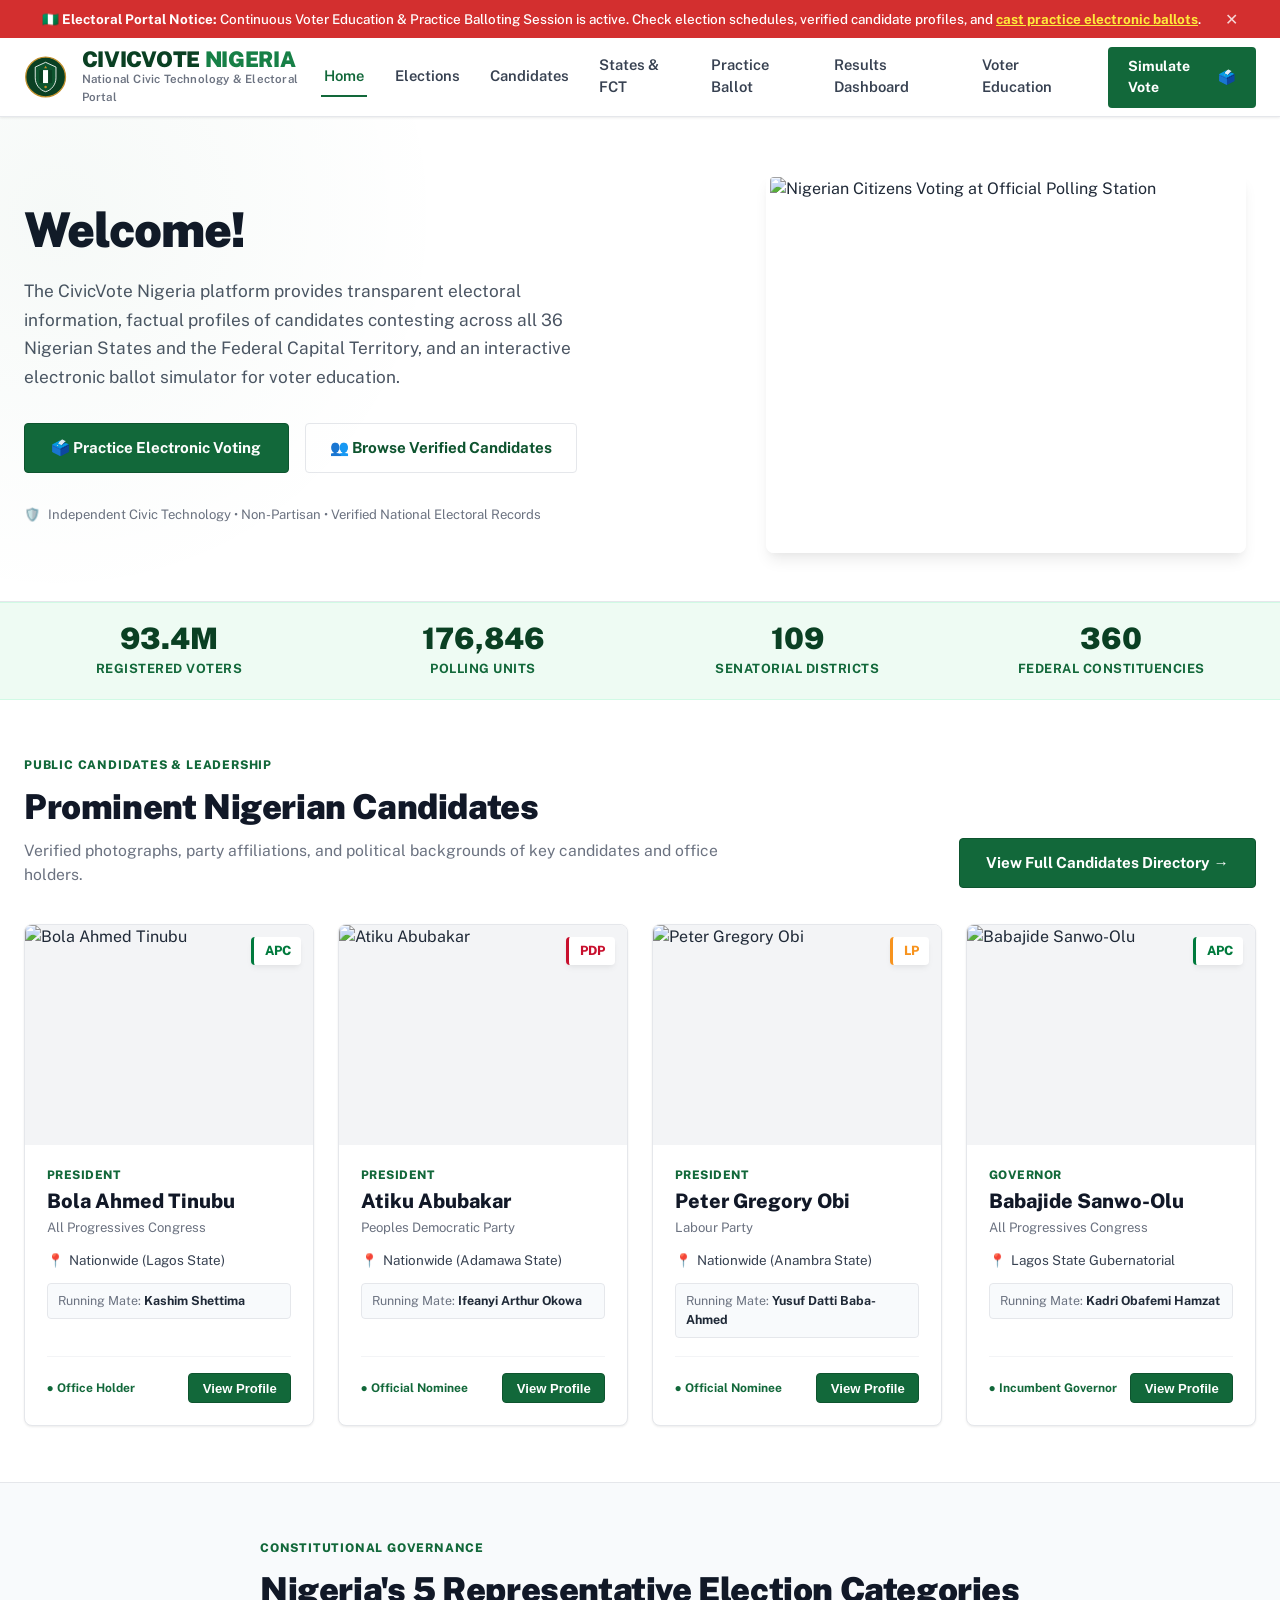
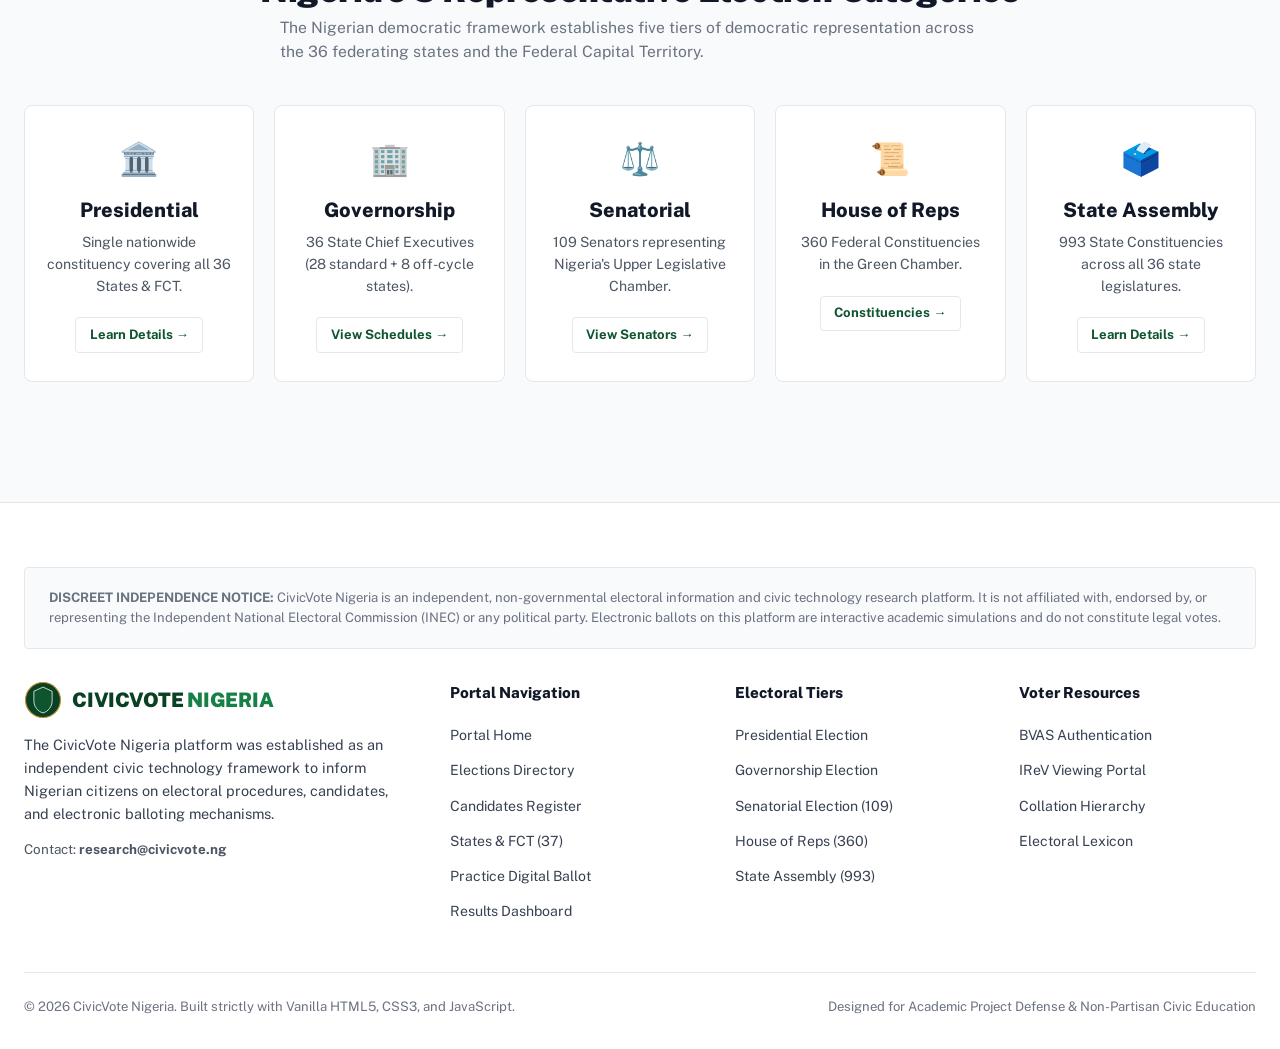
==== commit 0048b04b: "feat: complete mobile responsiveness across all viewports and verified candidate portraits" ====
--- a/index.html
+++ b/index.html
@@ -273,36 +273,36 @@
             </p>
           </div>
 
-          <div style="display: grid; grid-template-columns: repeat(auto-fit, minmax(220px, 1fr)); gap: 1.25rem;">
-            <div style="background: #ffffff; border: 1px solid var(--gov-border); border-radius: 8px; padding: 1.75rem 1.25rem; text-align: center;">
+          <div class="categories-overview-grid">
+            <div class="category-summary-card">
               <div style="font-size: 2rem; margin-bottom: 0.75rem;">🏛️</div>
               <h3 style="font-family: var(--font-heading); font-size: 1.25rem; font-weight: 800; color: #111827; margin-bottom: 0.35rem;">Presidential</h3>
               <p style="font-size: 0.88rem; color: #4b5563; margin-bottom: 1.25rem;">Single nationwide constituency covering all 36 States & FCT.</p>
               <a href="#elections" class="btn-official-outline" style="padding: 0.4rem 0.85rem; font-size: 0.82rem;" data-navigate="elections">Learn Details →</a>
             </div>
 
-            <div style="background: #ffffff; border: 1px solid var(--gov-border); border-radius: 8px; padding: 1.75rem 1.25rem; text-align: center;">
+            <div class="category-summary-card">
               <div style="font-size: 2rem; margin-bottom: 0.75rem;">🏢</div>
               <h3 style="font-family: var(--font-heading); font-size: 1.25rem; font-weight: 800; color: #111827; margin-bottom: 0.35rem;">Governorship</h3>
               <p style="font-size: 0.88rem; color: #4b5563; margin-bottom: 1.25rem;">36 State Chief Executives (28 standard + 8 off-cycle states).</p>
               <a href="#elections" class="btn-official-outline" style="padding: 0.4rem 0.85rem; font-size: 0.82rem;" data-navigate="elections">View Schedules →</a>
             </div>
 
-            <div style="background: #ffffff; border: 1px solid var(--gov-border); border-radius: 8px; padding: 1.75rem 1.25rem; text-align: center;">
+            <div class="category-summary-card">
               <div style="font-size: 2rem; margin-bottom: 0.75rem;">⚖️</div>
               <h3 style="font-family: var(--font-heading); font-size: 1.25rem; font-weight: 800; color: #111827; margin-bottom: 0.35rem;">Senatorial</h3>
               <p style="font-size: 0.88rem; color: #4b5563; margin-bottom: 1.25rem;">109 Senators representing Nigeria's Upper Legislative Chamber.</p>
               <a href="#candidates" class="btn-official-outline" style="padding: 0.4rem 0.85rem; font-size: 0.82rem;" onclick="resetCandidateFilters(); document.getElementById('candidatePositionFilter').value='Senator'; renderCandidates({position:'Senator'}); navigateToPage('candidates');">View Senators →</a>
             </div>
 
-            <div style="background: #ffffff; border: 1px solid var(--gov-border); border-radius: 8px; padding: 1.75rem 1.25rem; text-align: center;">
+            <div class="category-summary-card">
               <div style="font-size: 2rem; margin-bottom: 0.75rem;">📜</div>
               <h3 style="font-family: var(--font-heading); font-size: 1.25rem; font-weight: 800; color: #111827; margin-bottom: 0.35rem;">House of Reps</h3>
               <p style="font-size: 0.88rem; color: #4b5563; margin-bottom: 1.25rem;">360 Federal Constituencies in the Green Chamber.</p>
               <a href="#elections" class="btn-official-outline" style="padding: 0.4rem 0.85rem; font-size: 0.82rem;" data-navigate="elections">Constituencies →</a>
             </div>
 
-            <div style="background: #ffffff; border: 1px solid var(--gov-border); border-radius: 8px; padding: 1.75rem 1.25rem; text-align: center;">
+            <div class="category-summary-card">
               <div style="font-size: 2rem; margin-bottom: 0.75rem;">🗳️</div>
               <h3 style="font-family: var(--font-heading); font-size: 1.25rem; font-weight: 800; color: #111827; margin-bottom: 0.35rem;">State Assembly</h3>
               <p style="font-size: 0.88rem; color: #4b5563; margin-bottom: 1.25rem;">993 State Constituencies across all 36 state legislatures.</p>
@@ -540,7 +540,7 @@
                   <div class="step-num-badge">1</div>
                   <h4 class="step-title-text">Select Election Category & Jurisdiction</h4>
                 </div>
-                <div style="display: grid; grid-template-columns: 1fr 1fr; gap: 1.25rem;">
+                <div class="ballot-step1-grid">
                   <div class="portal-form-group">
                     <label class="portal-label">Election Category</label>
                     <select id="ballotElectionSelect" class="portal-select">
@@ -606,14 +606,14 @@
           <div class="results-summary-cards" id="resultsSummaryRow"></div>
 
           <!-- Two Column Results Grid -->
-          <div style="display: grid; grid-template-columns: 2fr 1fr; gap: 1.75rem;">
+          <div class="results-two-col-grid">
             <!-- Left: Official Returns -->
             <div style="background: #ffffff; border: 1px solid var(--gov-border); border-radius: 8px; padding: 1.75rem;">
               <div style="display: flex; justify-content: space-between; align-items: center; margin-bottom: 1.25rem;">
                 <h4 style="font-family: var(--font-heading); font-size: 1.25rem; font-weight: 900;">State-by-State Leading Returns</h4>
                 <select id="resultsStateSelect" class="portal-select" style="width: auto; padding: 0.35rem 0.65rem;"></select>
               </div>
-              <div style="overflow-x: auto;">
+              <div class="table-responsive">
                 <table style="width: 100%; border-collapse: collapse; font-size: 0.88rem; text-align: left;">
                   <thead>
                     <tr style="background: #f8fafc; border-bottom: 2px solid var(--gov-border);">
@@ -656,7 +656,7 @@
           </div>
 
           <!-- 3 Pillars -->
-          <div style="display: grid; grid-template-columns: repeat(auto-fit, minmax(300px, 1fr)); gap: 1.5rem; margin-bottom: 3rem;">
+          <div class="pillars-three-grid">
             <div style="background: #ffffff; border: 1px solid var(--gov-border); border-radius: 8px; padding: 2rem;">
               <div style="font-size: 2.2rem; margin-bottom: 0.75rem;">📲</div>
               <h3 style="font-family: var(--font-heading); font-size: 1.3rem; font-weight: 900; margin-bottom: 0.5rem;">BVAS Authentication</h3>
@@ -711,7 +711,7 @@
             </div>
 
             <form id="civicContactForm">
-              <div style="display: grid; grid-template-columns: 1fr 1fr; gap: 1rem; margin-bottom: 1rem;">
+              <div class="contact-inputs-grid">
                 <div class="portal-form-group">
                   <label class="portal-label">Your Name <span class="req">*</span></label>
                   <input type="text" id="contactName" class="portal-input" placeholder="e.g. Adebayo Okonjo" required>
@@ -760,20 +760,20 @@
   <div class="modal-overlay" id="stateModal">
     <div class="modal-window">
       <button class="modal-close-btn" onclick="closeStateModal()">✕</button>
-      <div style="background: var(--gov-green-900); color: #fff; padding: 1.75rem 2rem;">
+      <div class="modal-header-bar">
         <h3 id="stateModalTitle" style="font-family: var(--font-heading); font-size: 1.45rem; font-weight: 900;">State Electoral Profile</h3>
       </div>
-      <div id="stateModalBody" style="padding: 2rem;"></div>
+      <div id="stateModalBody" class="modal-content-body"></div>
     </div>
   </div>
 
   <!-- Ballot Review Modal -->
   <div class="modal-overlay" id="ballotReviewModal">
     <div class="modal-window" style="max-width: 600px;">
-      <div style="background: var(--gov-green-900); color: #fff; padding: 1.5rem 2rem;">
+      <div class="modal-header-bar">
         <h3 style="font-family: var(--font-heading); font-size: 1.35rem; font-weight: 900;">Review Electronic Ballot</h3>
       </div>
-      <div style="padding: 2rem;">
+      <div class="modal-content-body">
         <div id="ballotReviewDetails"></div>
         <div style="display: flex; justify-content: flex-end; gap: 0.75rem; margin-top: 1.25rem;">
           <button type="button" class="btn-official-outline" id="cancelReviewVoteBtn">Make Changes</button>
--- a/style.css
+++ b/style.css
@@ -52,6 +52,11 @@
   box-sizing: border-box;
   margin: 0;
   padding: 0;
+}
+
+html, body {
+  overflow-x: hidden;
+  width: 100%;
 }
 
 body {
@@ -856,6 +861,16 @@
   font-size: 1.5rem;
   font-weight: 900;
   color: #111827;
+}
+
+.table-responsive {
+  width: 100%;
+  overflow-x: auto;
+  -webkit-overflow-scrolling: touch;
+}
+
+.table-responsive table {
+  min-width: 540px;
 }
 
 .res-bar-track {
@@ -917,6 +932,22 @@
   align-items: center;
   justify-content: center;
   z-index: 10;
+  transition: background 0.2s;
+}
+
+.modal-close-btn:hover {
+  background: var(--gov-bg-gray);
+}
+
+.modal-header-bar {
+  background: var(--gov-green-900);
+  color: var(--gov-white);
+  padding: 1.5rem 2rem;
+  position: relative;
+}
+
+.modal-content-body {
+  padding: 2rem;
 }
 
 .modal-profile-header-strip {
@@ -1006,62 +1037,405 @@
   gap: 1rem;
 }
 
-/* Responsive */
-@media (max-width: 992px) {
+/* --- 11. RESPONSIVE COMPONENT CLASSES & LAYOUT SYSTEM --- */
+.categories-overview-grid {
+  display: grid;
+  grid-template-columns: repeat(auto-fit, minmax(220px, 1fr));
+  gap: 1.25rem;
+}
+
+.category-summary-card {
+  background: var(--gov-white);
+  border: 1px solid var(--gov-border);
+  border-radius: var(--radius-md);
+  padding: 1.75rem 1.25rem;
+  text-align: center;
+  transition: transform 0.2s, box-shadow 0.2s;
+}
+
+.category-summary-card:hover {
+  transform: translateY(-3px);
+  box-shadow: var(--shadow-card);
+}
+
+.ballot-step1-grid {
+  display: grid;
+  grid-template-columns: 1fr 1fr;
+  gap: 1.25rem;
+}
+
+.results-two-col-grid {
+  display: grid;
+  grid-template-columns: 2fr 1fr;
+  gap: 1.75rem;
+}
+
+.pillars-three-grid {
+  display: grid;
+  grid-template-columns: repeat(auto-fit, minmax(280px, 1fr));
+  gap: 1.5rem;
+  margin-bottom: 3rem;
+}
+
+.contact-inputs-grid {
+  display: grid;
+  grid-template-columns: 1fr 1fr;
+  gap: 1rem;
+  margin-bottom: 1rem;
+}
+
+.modal-meta-grid {
+  display: grid;
+  grid-template-columns: 1fr 1fr;
+  gap: 1rem;
+}
+
+.state-modal-stats-grid {
+  display: grid;
+  grid-template-columns: repeat(4, 1fr);
+  gap: 1rem;
+}
+
+/* ==========================================================================
+   ADVANCED MULTI-BREAKPOINT RESPONSIVE RULES
+   Guaranteed absolute responsiveness across all viewports (320px to 4K)
+   ========================================================================== */
+
+/* 1. Large Tablets & Small Laptops (max-width: 1024px) */
+@media (max-width: 1024px) {
   .hero-layout-grid {
     grid-template-columns: 1fr;
-    gap: 2.5rem;
+    gap: 2.25rem;
+  }
+  .hero-voter-img {
+    max-width: 100%;
+    height: 340px;
   }
   .portal-form-grid {
     grid-template-columns: 1fr 1fr;
+    gap: 1rem;
+  }
+  .portal-form-grid .portal-form-group:last-child {
+    grid-column: 1 / -1;
   }
   .portal-form-grid button {
-    grid-column: 1 / -1;
-  }
+    width: 100%;
+    justify-content: center;
+  }
+  .results-two-col-grid {
+    grid-template-columns: 1fr;
+    gap: 1.5rem;
+  }
+  .footer-top-grid {
+    grid-template-columns: 1fr 1fr;
+    gap: 2rem;
+  }
+}
+
+/* 2. Tablets & Mobile Landscape (max-width: 768px) */
+@media (max-width: 768px) {
+  /* Header & Navigation Overlay */
+  .navbar {
+    height: 70px;
+  }
+  .official-crest-seal {
+    width: 38px;
+    height: 38px;
+  }
+  .brand-main-title {
+    font-size: 1.15rem;
+  }
+  .mobile-menu-btn {
+    display: flex;
+    align-items: center;
+    justify-content: center;
+    width: 42px;
+    height: 42px;
+    font-size: 1.35rem;
+    color: var(--gov-slate);
+    border: 1.5px solid var(--gov-border);
+    border-radius: var(--radius-sm);
+    cursor: pointer;
+  }
+  .nav-menu {
+    position: fixed;
+    top: 70px;
+    left: 0;
+    right: 0;
+    width: 100%;
+    max-height: calc(100vh - 70px);
+    overflow-y: auto;
+    background: var(--gov-white);
+    flex-direction: column;
+    align-items: stretch;
+    padding: 1.25rem 1.5rem 2rem 1.5rem;
+    box-shadow: 0 12px 24px rgba(0, 0, 0, 0.12);
+    border-bottom: 2px solid var(--gov-green-700);
+    display: none;
+    gap: 0.65rem;
+    z-index: 1050;
+  }
+  .nav-menu.active {
+    display: flex;
+  }
+  .nav-menu .nav-link {
+    padding: 0.75rem 0.5rem;
+    font-size: 1rem;
+    border-bottom: 1px solid var(--gov-border-light);
+    width: 100%;
+  }
+  .nav-menu .nav-pill-btn {
+    margin-top: 0.75rem;
+    width: 100%;
+    justify-content: center;
+    padding: 0.75rem;
+  }
+
+  /* Hero Section */
+  .official-hero-wrap {
+    padding: 2.25rem 0 2rem 0;
+  }
+  .hero-welcome-h1 {
+    font-size: 2.2rem;
+  }
+  .hero-body-para {
+    font-size: 0.98rem;
+  }
+  .hero-voter-img {
+    height: 280px;
+  }
+
+  /* Metrics */
   .metrics-row {
     grid-template-columns: 1fr 1fr;
+    gap: 1rem;
+  }
+  .metric-box h3 {
+    font-size: 1.6rem;
+  }
+
+  /* Ballot Interface */
+  .ballot-terminal-header {
+    padding: 1.25rem 1.5rem;
+  }
+  .ballot-step-box {
+    padding: 1.5rem;
+  }
+  .ballot-candidate-item {
+    grid-template-columns: 32px 52px 64px 1fr;
+    gap: 0.75rem;
+    padding: 0.75rem 1rem;
+  }
+  .ballot-candidate-item .ballot-thumb-photo {
+    width: 52px;
+    height: 52px;
+    display: block !important;
+  }
+  .ballot-candidate-item > div:last-child {
+    display: none; /* Hide the decorative 🗳️ emoji on smaller screens to make room */
+  }
+  .ballot-step1-grid {
+    grid-template-columns: 1fr;
+    gap: 1rem;
+  }
+
+  /* Modals */
+  .modal-overlay {
+    padding: 1rem;
+  }
+  .modal-window {
+    max-height: 92vh;
+  }
+  .modal-profile-header-strip {
+    flex-direction: column;
+    text-align: center;
+    padding: 2rem 1.25rem 1.25rem 1.25rem;
+    gap: 1rem;
+  }
+  .modal-profile-header-strip div {
+    display: flex;
+    flex-direction: column;
+    align-items: center;
+  }
+  .modal-profile-img {
+    width: 88px;
+    height: 88px;
+  }
+  .state-modal-stats-grid {
+    grid-template-columns: 1fr 1fr;
+    gap: 0.75rem;
+  }
+
+  /* Contact Inputs */
+  .contact-inputs-grid {
+    grid-template-columns: 1fr;
+    gap: 1rem;
+  }
+}
+
+/* 3. Mobile Devices Standard (max-width: 576px) */
+@media (max-width: 576px) {
+  .container {
+    padding: 0 1rem;
+  }
+
+  /* Top Notice Bar */
+  .top-official-notice-bar {
+    font-size: 0.76rem;
+    padding: 0.45rem 0.75rem;
+    flex-direction: row;
+    flex-wrap: wrap;
+    justify-content: center;
+  }
+
+  /* Typography */
+  .hero-welcome-h1 {
+    font-size: 1.85rem;
+  }
+  .section-heading-h2 {
+    font-size: 1.6rem;
+  }
+
+  /* Hero Actions: full width touch buttons */
+  .hero-action-buttons {
+    flex-direction: column;
+    width: 100%;
+    gap: 0.65rem;
+  }
+  .hero-action-buttons a, 
+  .hero-action-buttons button {
+    width: 100%;
+    justify-content: center;
+    padding: 0.8rem 1.25rem;
+  }
+  .hero-voter-img {
+    height: 220px;
+  }
+
+  /* Single column grids on small screens */
+  .candidates-grid {
+    grid-template-columns: 1fr;
     gap: 1.25rem;
   }
-  .footer-top-grid {
-    grid-template-columns: 1fr 1fr;
-  }
-}
-
-@media (max-width: 768px) {
-  .mobile-menu-btn {
-    display: block;
-  }
-  .nav-menu {
-    position: fixed;
-    top: 78px;
-    left: 0;
-    width: 100%;
-    background: var(--gov-white);
+  .states-grid {
+    grid-template-columns: 1fr;
+    gap: 1rem;
+  }
+  .categories-overview-grid {
+    grid-template-columns: 1fr;
+    gap: 1rem;
+  }
+  .pillars-three-grid {
+    grid-template-columns: 1fr;
+    gap: 1.25rem;
+    margin-bottom: 2rem;
+  }
+  .portal-form-grid {
+    grid-template-columns: 1fr;
+  }
+  .results-summary-cards {
+    grid-template-columns: 1fr;
+    gap: 1rem;
+  }
+
+  /* Ballot Terminal Mobile Adjustments */
+  .ballot-terminal-panel {
+    border-radius: var(--radius-sm);
+  }
+  .ballot-terminal-header {
     flex-direction: column;
     align-items: flex-start;
-    padding: 1.5rem;
-    box-shadow: var(--shadow-elevated);
-    border-bottom: 1px solid var(--gov-border);
-    display: none;
-    gap: 1rem;
-  }
-  .nav-menu.active {
-    display: flex;
-  }
-  .hero-welcome-h1 {
-    font-size: 2.25rem;
+    gap: 0.5rem;
+    padding: 1.25rem 1rem;
+  }
+  .ballot-step-box {
+    padding: 1.25rem 1rem;
   }
   .ballot-candidate-item {
-    grid-template-columns: 28px 50px 1fr;
+    grid-template-columns: 28px 46px 1fr;
+    gap: 0.65rem;
+    padding: 0.65rem 0.75rem;
+  }
+  .ballot-candidate-item .ballot-thumb-photo {
+    width: 46px;
+    height: 46px;
+  }
+  .ballot-party-box {
+    display: inline-block;
+    padding: 0.15rem 0.45rem;
+    font-size: 0.72rem;
+    margin-bottom: 0.2rem;
+  }
+  .ballot-cand-title {
+    font-size: 1rem;
+  }
+  .ballot-action-footer {
+    flex-direction: column-reverse;
     gap: 0.75rem;
-  }
-  .ballot-candidate-item .ballot-thumb-photo {
-    display: none;
+    padding: 1.25rem 1rem;
+  }
+  .ballot-action-footer button {
+    width: 100%;
+    justify-content: center;
+    padding: 0.75rem 1rem;
+  }
+
+  /* Modals */
+  .modal-overlay {
+    padding: 0.5rem;
+  }
+  .modal-window {
+    max-height: 95vh;
+    border-radius: var(--radius-sm);
+  }
+  .modal-meta-grid {
+    grid-template-columns: 1fr;
+    gap: 0.75rem;
+  }
+
+  /* Footer */
+  .footer-top-grid {
+    grid-template-columns: 1fr;
+    gap: 1.75rem;
+  }
+  .main-footer {
+    padding: 2.5rem 0 1.5rem 0;
+    margin-top: 2.5rem;
+  }
+  .footer-bottom-bar {
+    flex-direction: column;
+    text-align: center;
+    gap: 0.75rem;
+  }
+}
+
+/* 4. Extra Small Phones (max-width: 400px - iPhone SE, Galaxy Fold outer, etc.) */
+@media (max-width: 400px) {
+  .brand-sub-label {
+    display: none; /* Hide tiny subtitle on ultra-narrow screens to keep branding pristine */
+  }
+  .brand-main-title {
+    font-size: 1.05rem;
   }
   .metrics-row {
     grid-template-columns: 1fr;
-  }
-  .footer-top-grid {
+    gap: 0.75rem;
+  }
+  .state-stat-grid-3 {
     grid-template-columns: 1fr;
-  }
-}
+    gap: 0.5rem;
+  }
+  .state-modal-stats-grid {
+    grid-template-columns: 1fr;
+    gap: 0.5rem;
+  }
+  .card-footer-action {
+    flex-direction: column;
+    align-items: flex-start;
+    gap: 0.65rem;
+  }
+  .card-footer-action button {
+    width: 100%;
+    justify-content: center;
+  }
+}
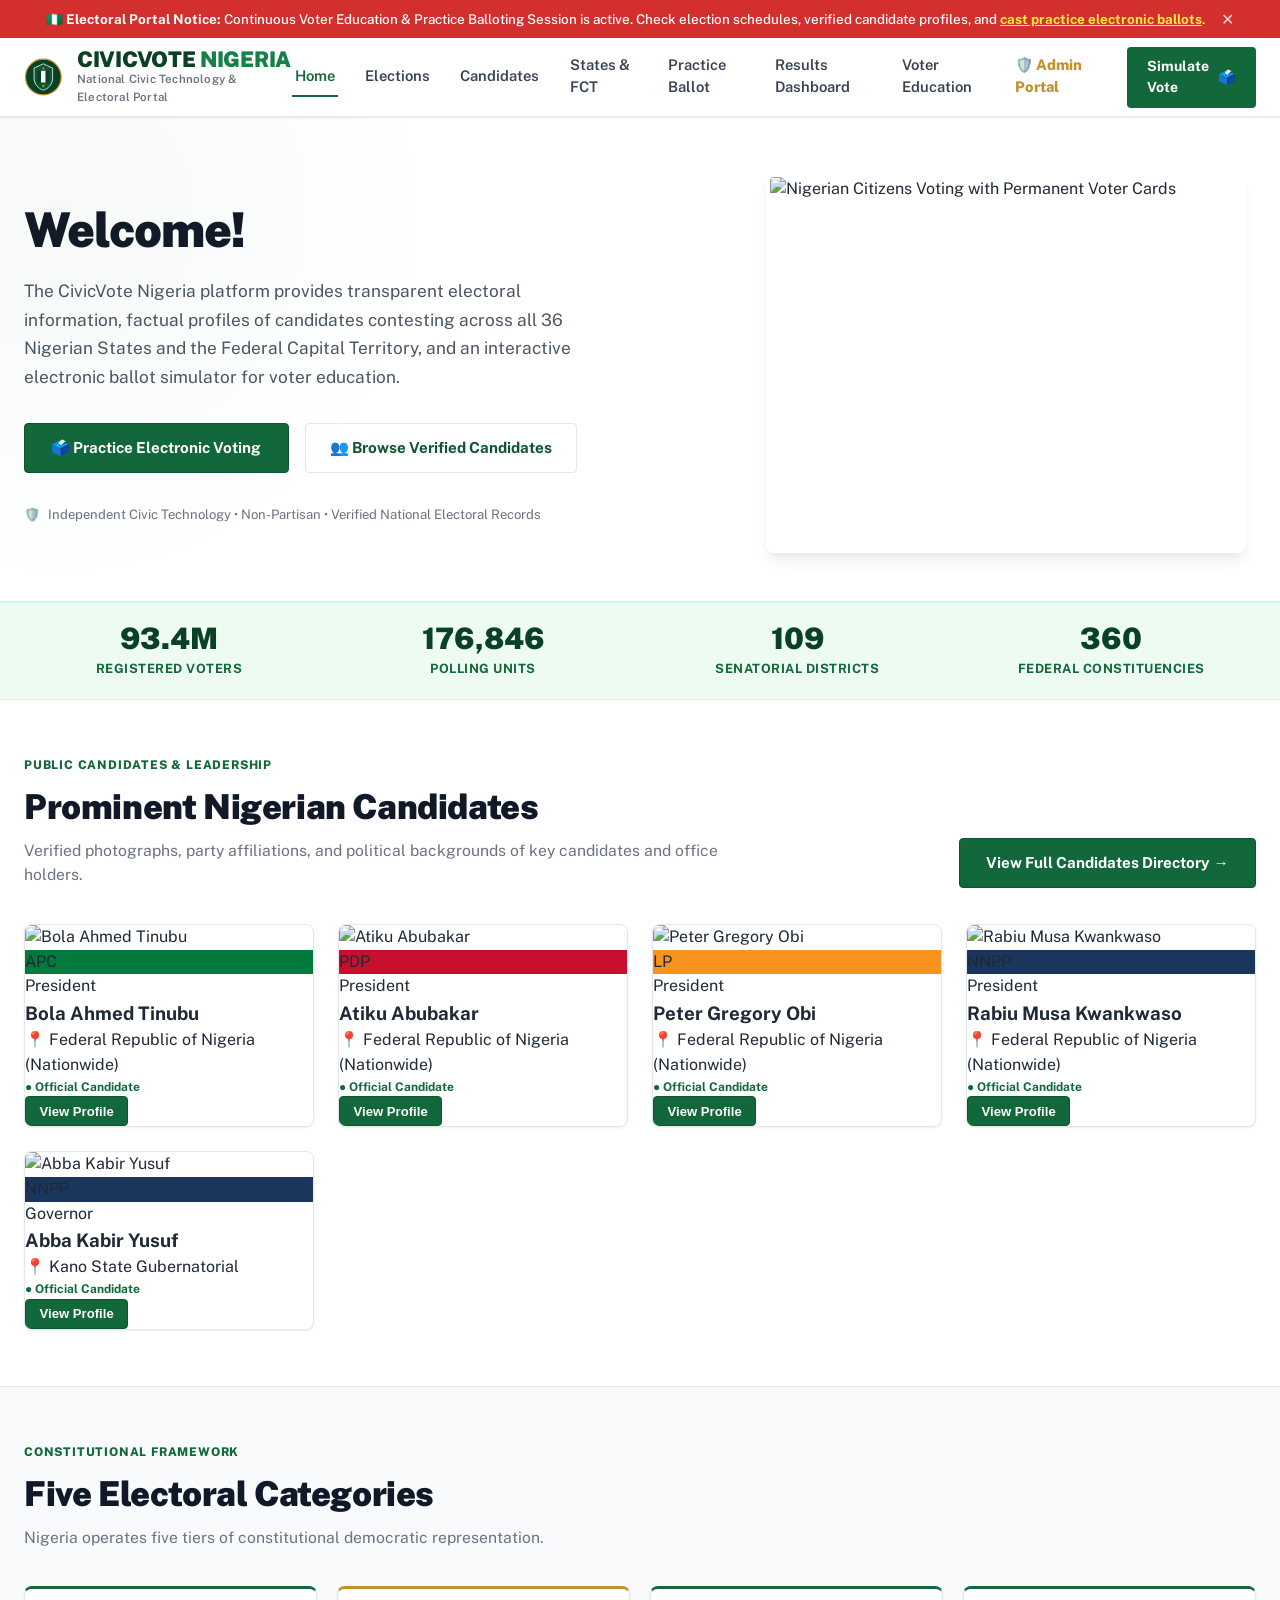
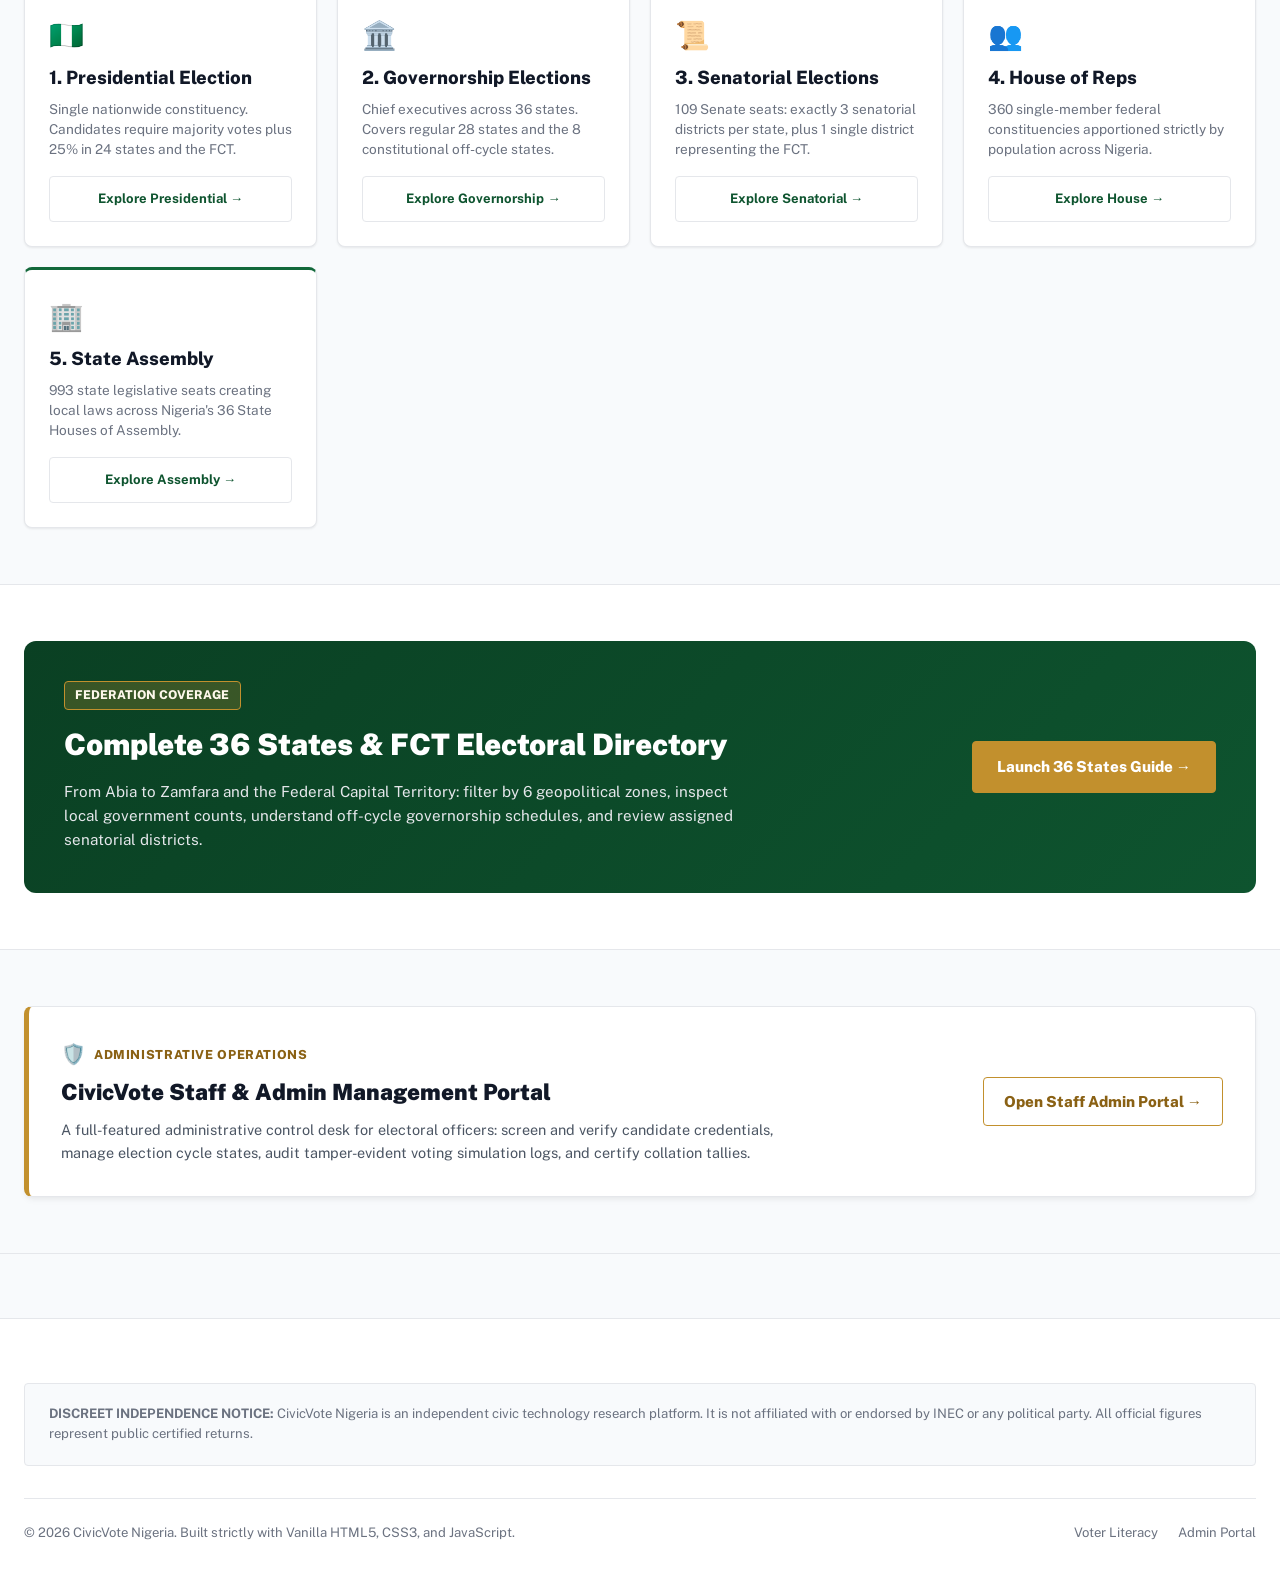
==== commit 67f7386a: "feat: modular multi-page architecture, full admin portal, and complete mobile responsiveness" ====
--- a/index.html
+++ b/index.html
@@ -5,29 +5,28 @@
   <meta name="viewport" content="width=device-width, initial-scale=1.0">
   <meta name="description" content="CivicVote Nigeria — National electoral information portal and electronic voting simulator. Non-partisan civic technology platform.">
   <title>CivicVote Nigeria — National Electoral Information & Practice Portal</title>
+  
+  <link rel="preconnect" href="https://fonts.googleapis.com">
+  <link rel="preconnect" href="https://fonts.gstatic.com" crossorigin>
+  <link href="https://fonts.googleapis.com/css2?family=Public+Sans:wght@300;400;500;600;700;800&family=Cabinet+Grotesk:wght@700;800;900&display=swap" rel="stylesheet">
+  
   <link rel="stylesheet" href="style.css">
 </head>
 <body>
 
-  <!-- ======================================================================
-       1. TOP OFFICIAL ANNOUNCEMENT BAR (Directly inspired by cvr.inecnigeria.org)
-       ====================================================================== -->
+  <!-- Top Alert Bar -->
   <div class="top-official-notice-bar" id="officialNoticeBar">
-    <span>
-      🇳🇬 <strong>Electoral Portal Notice:</strong> Continuous Voter Education & Practice Balloting Session is active. Check election schedules, verified candidate profiles, and <a href="#ballot" data-navigate="ballot">cast practice electronic ballots</a>.
-    </span>
-    <button type="button" class="notice-close-btn" onclick="document.getElementById('officialNoticeBar').style.display='none';">✕</button>
+    <div class="container" style="display: flex; justify-content: center; align-items: center; position: relative;">
+      <span>🇳🇬 <strong>Electoral Portal Notice:</strong> Continuous Voter Education & Practice Balloting Session is active. Check election schedules, verified candidate profiles, and <a href="ballot.html" style="text-decoration: underline; font-weight: 700;">cast practice electronic ballots</a>.</span>
+      <button type="button" class="notice-close-btn" onclick="document.getElementById('officialNoticeBar').style.display='none';" aria-label="Dismiss notice">✕</button>
+    </div>
   </div>
 
-  <!-- ======================================================================
-       2. MAIN OFFICIAL HEADER
-       ====================================================================== -->
+  <!-- Header -->
   <header class="main-header">
     <div class="container">
       <nav class="navbar">
-        <!-- Brand Identity -->
-        <a href="#home" class="brand-identity" data-navigate="home">
-          <!-- Institutional Nigerian Civic Crest Seal -->
+        <a href="index.html" class="brand-identity">
           <svg class="official-crest-seal" viewBox="0 0 100 100" fill="none" xmlns="http://www.w3.org/2000/svg">
             <circle cx="50" cy="50" r="46" fill="#0A4023" stroke="#C2902D" stroke-width="3"/>
             <path d="M50 16L74 27V52C74 67.5 63.5 80.5 50 84C36.5 80.5 26 67.5 26 52V27L50 16Z" fill="#0E542F" stroke="#FFFFFF" stroke-width="2"/>
@@ -43,22 +42,21 @@
           </div>
         </a>
 
-        <!-- Main Navigation Links -->
         <div class="nav-menu" id="navMenu">
-          <a href="#home" class="nav-link active" data-page="home">Home</a>
-          <a href="#elections" class="nav-link" data-page="elections">Elections</a>
-          <a href="#candidates" class="nav-link" data-page="candidates">Candidates</a>
-          <a href="#states" class="nav-link" data-page="states">States & FCT</a>
-          <a href="#ballot" class="nav-link" data-page="ballot">Practice Ballot</a>
-          <a href="#results" class="nav-link" data-page="results">Results Dashboard</a>
-          <a href="#about" class="nav-link" data-page="about">Voter Education</a>
-          <a href="#ballot" class="nav-pill-btn" data-navigate="ballot">
+          <a href="index.html" class="nav-link active">Home</a>
+          <a href="elections.html" class="nav-link">Elections</a>
+          <a href="candidates.html" class="nav-link">Candidates</a>
+          <a href="states.html" class="nav-link">States & FCT</a>
+          <a href="ballot.html" class="nav-link">Practice Ballot</a>
+          <a href="results.html" class="nav-link">Results Dashboard</a>
+          <a href="about.html" class="nav-link">Voter Education</a>
+          <a href="admin.html" class="nav-link" style="color: #c2902d; font-weight: 800;">🛡️ Admin Portal</a>
+          <a href="ballot.html" class="nav-pill-btn">
             <span>Simulate Vote</span>
             <span>🗳️</span>
           </a>
         </div>
 
-        <!-- Mobile Menu Toggle Button -->
         <button class="mobile-menu-btn" id="mobileMenuBtn" aria-label="Toggle navigation menu">
           ☰
         </button>
@@ -66,795 +64,215 @@
     </div>
   </header>
 
-  <!-- ======================================================================
-       3. MAIN CONTENT (SPA MULTI-VIEW PANELS)
-       ====================================================================== -->
+  <!-- Main Content -->
   <main>
-
-    <!-- ------------------------------------------------------------------
-         PAGE 1: HOMEPAGE (page-home)
-         ------------------------------------------------------------------ -->
-    <section id="page-home" class="page-section active">
-      <!-- Hero Banner (Voter Photos + Clear Text as seen on cvr.inecnigeria.org) -->
-      <div class="official-hero-wrap">
-        <div class="container">
-          <div class="hero-layout-grid">
-            <div>
-              <h1 class="hero-welcome-h1">Welcome!</h1>
-              <p class="hero-body-para">
-                The CivicVote Nigeria platform provides transparent electoral information, factual profiles of candidates contesting across all 36 Nigerian States and the Federal Capital Territory, and an interactive electronic ballot simulator for voter education.
-              </p>
-              <div class="hero-action-buttons">
-                <a href="#ballot" class="btn-official-green" data-navigate="ballot">
-                  <span>🗳️ Practice Electronic Voting</span>
-                </a>
-                <a href="#candidates" class="btn-official-outline" data-navigate="candidates">
-                  <span>👥 Browse Verified Candidates</span>
-                </a>
-              </div>
-              <div style="font-size: 0.82rem; color: #6b7280; display: flex; align-items: center; gap: 0.5rem;">
-                <span>🛡️</span>
-                <span>Independent Civic Technology • Non-Partisan • Verified National Electoral Records</span>
-              </div>
-            </div>
-
-            <!-- Authentic Nigerian Electoral Photo (Citizens Voting at Polling Unit) -->
-            <div class="hero-voter-image-container">
-              <img src="https://upload.wikimedia.org/wikipedia/commons/1/10/2023_Elections_in_Nigeria_07.jpg" 
-                   alt="Nigerian Citizens Voting at Official Polling Station" class="hero-voter-img"
-                   onerror="this.onerror=null; this.src='https://upload.wikimedia.org/wikipedia/commons/6/63/Permanent_Voter%27s_Card.jpg';">
-            </div>
-          </div>
-        </div>
-      </div>
-
-      <!-- Quick Metrics Strip -->
-      <div class="metrics-strip">
-        <div class="container">
-          <div class="metrics-row">
-            <div class="metric-box">
-              <h3>93.4M</h3>
-              <p>Registered Voters</p>
-            </div>
-            <div class="metric-box">
-              <h3>176,846</h3>
-              <p>Polling Units</p>
-            </div>
-            <div class="metric-box">
-              <h3>109</h3>
-              <p>Senatorial Districts</p>
-            </div>
-            <div class="metric-box">
-              <h3>360</h3>
-              <p>Federal Constituencies</p>
-            </div>
-          </div>
-        </div>
-      </div>
-
-      <!-- Featured Candidates with Real Photographs -->
-      <div class="section-wrapper" style="background: #ffffff; border-bottom: 1px solid var(--gov-border);">
-        <div class="container">
-          <div class="section-head-block" style="display: flex; justify-content: space-between; align-items: flex-end; flex-wrap: wrap; gap: 1rem;">
-            <div>
-              <span class="section-tag">Public Candidates & Leadership</span>
-              <h2 class="section-heading-h2">Prominent Nigerian Candidates</h2>
-              <p class="section-subtext">Verified photographs, party affiliations, and political backgrounds of key candidates and office holders.</p>
-            </div>
-            <a href="#candidates" class="btn-official-green" data-navigate="candidates">View Full Candidates Directory →</a>
-          </div>
-
-          <!-- Candidates Grid with Real Photos -->
-          <div class="candidates-grid" id="homeCandidatesPreview">
-            <!-- Bola Ahmed Tinubu -->
-            <!-- Bola Ahmed Tinubu -->
-            <div class="candidate-card">
-              <div class="card-candidate-photo-wrap">
-                <img src="https://upload.wikimedia.org/wikipedia/commons/7/77/Bola_Tinubu_portrait.jpg" 
-                     alt="Bola Ahmed Tinubu" class="card-candidate-img"
-                     onerror="if(!this.dataset.fb){this.dataset.fb='1';this.src='https://commons.wikimedia.org/wiki/Special:FilePath/Bola_Tinubu_portrait.jpg';}else{this.onerror=null;this.src='https://ui-avatars.com/api/?name=Bola+Ahmed+Tinubu&background=0a4023&color=fff&size=256';}">
-                <div class="card-party-overlay-pill" style="border-left: 3px solid #007A3D;">
-                  <span style="color: #007A3D;">APC</span>
-                </div>
-              </div>
-              <div class="card-body-content">
-                <span class="card-candidate-role">President</span>
-                <h3 class="card-candidate-name">Bola Ahmed Tinubu</h3>
-                <p class="card-party-subname">All Progressives Congress</p>
-                <div class="card-meta-row">
-                  <span>📍</span>
-                  <span>Nationwide (Lagos State)</span>
-                </div>
-                <div class="card-running-mate-box">
-                  <span style="color: #6b7280;">Running Mate:</span> <strong>Kashim Shettima</strong>
-                </div>
-                <div class="card-footer-action">
-                  <span class="status-badge-dot">● Office Holder</span>
-                  <button class="btn-official-green" style="padding: 0.4rem 0.85rem; font-size: 0.82rem;" onclick="viewCandidateProfile('pres-tinubu')">View Profile</button>
-                </div>
-              </div>
-            </div>
-
-            <!-- Atiku Abubakar -->
-            <div class="candidate-card">
-              <div class="card-candidate-photo-wrap">
-                <img src="https://upload.wikimedia.org/wikipedia/commons/5/5d/Atiku_Abubakar_2023.jpg" 
-                     alt="Atiku Abubakar" class="card-candidate-img"
-                     onerror="if(!this.dataset.fb){this.dataset.fb='1';this.src='https://commons.wikimedia.org/wiki/Special:FilePath/Atiku_Abubakar_2023.jpg';}else{this.onerror=null;this.src='https://ui-avatars.com/api/?name=Atiku+Abubakar&background=0a4023&color=fff&size=256';}">
-                <div class="card-party-overlay-pill" style="border-left: 3px solid #C8102E;">
-                  <span style="color: #C8102E;">PDP</span>
-                </div>
-              </div>
-              <div class="card-body-content">
-                <span class="card-candidate-role">President</span>
-                <h3 class="card-candidate-name">Atiku Abubakar</h3>
-                <p class="card-party-subname">Peoples Democratic Party</p>
-                <div class="card-meta-row">
-                  <span>📍</span>
-                  <span>Nationwide (Adamawa State)</span>
-                </div>
-                <div class="card-running-mate-box">
-                  <span style="color: #6b7280;">Running Mate:</span> <strong>Ifeanyi Arthur Okowa</strong>
-                </div>
-                <div class="card-footer-action">
-                  <span class="status-badge-dot">● Official Nominee</span>
-                  <button class="btn-official-green" style="padding: 0.4rem 0.85rem; font-size: 0.82rem;" onclick="viewCandidateProfile('pres-atiku')">View Profile</button>
-                </div>
-              </div>
-            </div>
-
-            <!-- Peter Gregory Obi -->
-            <div class="candidate-card">
-              <div class="card-candidate-photo-wrap">
-                <img src="https://upload.wikimedia.org/wikipedia/commons/6/6b/Peter_Obi.jpg" 
-                     alt="Peter Gregory Obi" class="card-candidate-img"
-                     onerror="if(!this.dataset.fb){this.dataset.fb='1';this.src='https://commons.wikimedia.org/wiki/Special:FilePath/Peter_Obi.jpg';}else{this.onerror=null;this.src='https://ui-avatars.com/api/?name=Peter+Gregory+Obi&background=0a4023&color=fff&size=256';}">
-                <div class="card-party-overlay-pill" style="border-left: 3px solid #F7931E;">
-                  <span style="color: #F7931E;">LP</span>
-                </div>
-              </div>
-              <div class="card-body-content">
-                <span class="card-candidate-role">President</span>
-                <h3 class="card-candidate-name">Peter Gregory Obi</h3>
-                <p class="card-party-subname">Labour Party</p>
-                <div class="card-meta-row">
-                  <span>📍</span>
-                  <span>Nationwide (Anambra State)</span>
-                </div>
-                <div class="card-running-mate-box">
-                  <span style="color: #6b7280;">Running Mate:</span> <strong>Yusuf Datti Baba-Ahmed</strong>
-                </div>
-                <div class="card-footer-action">
-                  <span class="status-badge-dot">● Official Nominee</span>
-                  <button class="btn-official-green" style="padding: 0.4rem 0.85rem; font-size: 0.82rem;" onclick="viewCandidateProfile('pres-obi')">View Profile</button>
-                </div>
-              </div>
-            </div>
-
-            <!-- Babajide Sanwo-Olu -->
-            <div class="candidate-card">
-              <div class="card-candidate-photo-wrap">
-                <img src="https://upload.wikimedia.org/wikipedia/commons/9/93/Babajide_sanwo_olu_official_portrait.jpg" 
-                     alt="Babajide Sanwo-Olu" class="card-candidate-img"
-                     onerror="if(!this.dataset.fb){this.dataset.fb='1';this.src='https://commons.wikimedia.org/wiki/Special:FilePath/Babajide_sanwo_olu_official_portrait.jpg';}else{this.onerror=null;this.src='https://ui-avatars.com/api/?name=Babajide+Sanwo-Olu&background=0a4023&color=fff&size=256';}">
-                <div class="card-party-overlay-pill" style="border-left: 3px solid #007A3D;">
-                  <span style="color: #007A3D;">APC</span>
-                </div>
-              </div>
-              <div class="card-body-content">
-                <span class="card-candidate-role">Governor</span>
-                <h3 class="card-candidate-name">Babajide Sanwo-Olu</h3>
-                <p class="card-party-subname">All Progressives Congress</p>
-                <div class="card-meta-row">
-                  <span>📍</span>
-                  <span>Lagos State Gubernatorial</span>
-                </div>
-                <div class="card-running-mate-box">
-                  <span style="color: #6b7280;">Running Mate:</span> <strong>Kadri Obafemi Hamzat</strong>
-                </div>
-                <div class="card-footer-action">
-                  <span class="status-badge-dot">● Incumbent Governor</span>
-                  <button class="btn-official-green" style="padding: 0.4rem 0.85rem; font-size: 0.82rem;" onclick="viewCandidateProfile('gov-lag-sanwoolu')">View Profile</button>
-                </div>
-              </div>
-            </div>
-          </div>
-        </div>
-      </div>
-
-      <!-- Categories Overview -->
-      <div class="section-wrapper">
-        <div class="container">
-          <div class="section-head-block text-center" style="max-width: 760px; margin: 0 auto 2.5rem auto;">
-            <span class="section-tag">Constitutional Governance</span>
-            <h2 class="section-heading-h2">Nigeria's 5 Representative Election Categories</h2>
-            <p class="section-subtext" style="margin: 0 auto;">
-              The Nigerian democratic framework establishes five tiers of democratic representation across the 36 federating states and the Federal Capital Territory.
+    
+    <!-- 1. HERO SECTION (Directly styled after cvr.inecnigeria.org) -->
+    <div class="official-hero-wrap">
+      <div class="container">
+        <div class="hero-layout-grid">
+          <div>
+            <h1 class="hero-welcome-h1">Welcome!</h1>
+            <p class="hero-body-para">
+              The CivicVote Nigeria platform provides transparent electoral information, factual profiles of candidates contesting across all 36 Nigerian States and the Federal Capital Territory, and an interactive electronic ballot simulator for voter education.
             </p>
-          </div>
-
-          <div class="categories-overview-grid">
-            <div class="category-summary-card">
-              <div style="font-size: 2rem; margin-bottom: 0.75rem;">🏛️</div>
-              <h3 style="font-family: var(--font-heading); font-size: 1.25rem; font-weight: 800; color: #111827; margin-bottom: 0.35rem;">Presidential</h3>
-              <p style="font-size: 0.88rem; color: #4b5563; margin-bottom: 1.25rem;">Single nationwide constituency covering all 36 States & FCT.</p>
-              <a href="#elections" class="btn-official-outline" style="padding: 0.4rem 0.85rem; font-size: 0.82rem;" data-navigate="elections">Learn Details →</a>
-            </div>
-
-            <div class="category-summary-card">
-              <div style="font-size: 2rem; margin-bottom: 0.75rem;">🏢</div>
-              <h3 style="font-family: var(--font-heading); font-size: 1.25rem; font-weight: 800; color: #111827; margin-bottom: 0.35rem;">Governorship</h3>
-              <p style="font-size: 0.88rem; color: #4b5563; margin-bottom: 1.25rem;">36 State Chief Executives (28 standard + 8 off-cycle states).</p>
-              <a href="#elections" class="btn-official-outline" style="padding: 0.4rem 0.85rem; font-size: 0.82rem;" data-navigate="elections">View Schedules →</a>
-            </div>
-
-            <div class="category-summary-card">
-              <div style="font-size: 2rem; margin-bottom: 0.75rem;">⚖️</div>
-              <h3 style="font-family: var(--font-heading); font-size: 1.25rem; font-weight: 800; color: #111827; margin-bottom: 0.35rem;">Senatorial</h3>
-              <p style="font-size: 0.88rem; color: #4b5563; margin-bottom: 1.25rem;">109 Senators representing Nigeria's Upper Legislative Chamber.</p>
-              <a href="#candidates" class="btn-official-outline" style="padding: 0.4rem 0.85rem; font-size: 0.82rem;" onclick="resetCandidateFilters(); document.getElementById('candidatePositionFilter').value='Senator'; renderCandidates({position:'Senator'}); navigateToPage('candidates');">View Senators →</a>
-            </div>
-
-            <div class="category-summary-card">
-              <div style="font-size: 2rem; margin-bottom: 0.75rem;">📜</div>
-              <h3 style="font-family: var(--font-heading); font-size: 1.25rem; font-weight: 800; color: #111827; margin-bottom: 0.35rem;">House of Reps</h3>
-              <p style="font-size: 0.88rem; color: #4b5563; margin-bottom: 1.25rem;">360 Federal Constituencies in the Green Chamber.</p>
-              <a href="#elections" class="btn-official-outline" style="padding: 0.4rem 0.85rem; font-size: 0.82rem;" data-navigate="elections">Constituencies →</a>
-            </div>
-
-            <div class="category-summary-card">
-              <div style="font-size: 2rem; margin-bottom: 0.75rem;">🗳️</div>
-              <h3 style="font-family: var(--font-heading); font-size: 1.25rem; font-weight: 800; color: #111827; margin-bottom: 0.35rem;">State Assembly</h3>
-              <p style="font-size: 0.88rem; color: #4b5563; margin-bottom: 1.25rem;">993 State Constituencies across all 36 state legislatures.</p>
-              <a href="#elections" class="btn-official-outline" style="padding: 0.4rem 0.85rem; font-size: 0.82rem;" data-navigate="elections">Learn Details →</a>
-            </div>
-          </div>
-        </div>
-      </div>
-    </section>
-
-    <!-- ------------------------------------------------------------------
-         PAGE 2: ELECTIONS DIRECTORY (page-elections)
-         ------------------------------------------------------------------ -->
-    <section id="page-elections" class="page-section">
-      <div class="section-wrapper">
-        <div class="container">
-          <div class="section-head-block">
-            <span class="section-tag">Electoral Architecture</span>
-            <h2 class="section-heading-h2">The 5 Election Tiers in Nigeria</h2>
-            <p class="section-subtext">Detailed guide to qualifications, voter distribution, and legal cycles for all Nigerian democratic elections.</p>
-          </div>
-
-          <!-- Tier 1 -->
-          <div style="background: #ffffff; border: 1px solid var(--gov-border); border-radius: 8px; padding: 2rem; margin-bottom: 1.75rem;">
-            <div style="display: flex; justify-content: space-between; align-items: center; border-bottom: 1px solid var(--gov-border); padding-bottom: 1rem; margin-bottom: 1.25rem;">
-              <div>
-                <span style="background: var(--gov-green-50); color: var(--gov-green-700); font-size: 0.75rem; font-weight: 800; padding: 0.2rem 0.6rem; border-radius: 4px; text-transform: uppercase;">Tier 1 • Executive Head of State</span>
-                <h3 style="font-family: var(--font-heading); font-size: 1.6rem; font-weight: 900; color: #111827; margin-top: 0.25rem;">Presidential Election</h3>
-              </div>
-              <span style="font-size: 0.85rem; color: #6b7280; font-weight: 600;">4-Year Tenure • Nationwide Electorate</span>
-            </div>
-            <p style="font-size: 0.96rem; color: #374151; line-height: 1.65; margin-bottom: 1.25rem;">
-              To be declared elected, a presidential candidate must secure the highest number of votes cast nationwide AND at least 25% of the total votes in at least two-thirds (24) of the 36 states and the Federal Capital Territory.
+            <div class="hero-action-buttons">
+              <a href="ballot.html" class="btn-official-green">
+                <span>🗳️ Practice Electronic Voting</span>
+              </a>
+              <a href="candidates.html" class="btn-official-outline">
+                <span>👥 Browse Verified Candidates</span>
+              </a>
+            </div>
+            <div style="font-size: 0.82rem; color: #6b7280; display: flex; align-items: center; gap: 0.5rem; margin-top: 1.25rem;">
+              <span>🛡️</span>
+              <span>Independent Civic Technology • Non-Partisan • Verified National Electoral Records</span>
+            </div>
+          </div>
+
+          <!-- Authentic Nigerian Voters Photograph -->
+          <div class="hero-voter-image-container">
+            <img src="https://upload.wikimedia.org/wikipedia/commons/1/10/2023_Elections_in_Nigeria_07.jpg" 
+                 alt="Nigerian Citizens Voting with Permanent Voter Cards" class="hero-voter-img"
+                 onerror="this.onerror=null; this.src='https://upload.wikimedia.org/wikipedia/commons/6/63/Permanent_Voter%27s_Card.jpg';">
+          </div>
+        </div>
+      </div>
+    </div>
+
+    <!-- 2. QUICK METRICS STRIP -->
+    <div class="metrics-strip">
+      <div class="container">
+        <div class="metrics-row">
+          <div class="metric-box">
+            <h3>93.4M</h3>
+            <p>Registered Voters</p>
+          </div>
+          <div class="metric-box">
+            <h3>176,846</h3>
+            <p>Polling Units</p>
+          </div>
+          <div class="metric-box">
+            <h3>109</h3>
+            <p>Senatorial Districts</p>
+          </div>
+          <div class="metric-box">
+            <h3>360</h3>
+            <p>Federal Constituencies</p>
+          </div>
+        </div>
+      </div>
+    </div>
+
+    <!-- 3. FEATURED PROMINENT CANDIDATES PREVIEW -->
+    <div class="section-wrapper" style="background: #ffffff; border-bottom: 1px solid var(--gov-border);">
+      <div class="container">
+        <div class="section-head-block" style="display: flex; justify-content: space-between; align-items: flex-end; flex-wrap: wrap; gap: 1rem;">
+          <div>
+            <span class="section-tag">Public Candidates & Leadership</span>
+            <h2 class="section-heading-h2">Prominent Nigerian Candidates</h2>
+            <p class="section-subtext">Verified photographs, party affiliations, and political backgrounds of key candidates and office holders.</p>
+          </div>
+          <a href="candidates.html" class="btn-official-green">View Full Candidates Directory →</a>
+        </div>
+
+        <!-- Rendered dynamically by main.js -> renderHomeCandidatesPreview -->
+        <div class="candidates-grid" id="homeCandidatesPreview"></div>
+      </div>
+    </div>
+
+    <!-- 4. ELECTION CATEGORIES SECTION -->
+    <div class="section-wrapper" style="background: var(--gov-bg-gray); border-bottom: 1px solid var(--gov-border);">
+      <div class="container">
+        <div class="section-head-block">
+          <span class="section-tag">Constitutional Framework</span>
+          <h2 class="section-heading-h2">Five Electoral Categories</h2>
+          <p class="section-subtext">Nigeria operates five tiers of constitutional democratic representation.</p>
+        </div>
+
+        <div style="display: grid; grid-template-columns: repeat(auto-fit, minmax(240px, 1fr)); gap: 1.25rem;">
+          
+          <div style="background: #ffffff; border: 1px solid var(--gov-border); border-top: 3px solid var(--gov-green-700); border-radius: 8px; padding: 1.5rem; display: flex; flex-direction: column; justify-content: space-between; box-shadow: var(--shadow-subtle);">
+            <div>
+              <span style="font-size: 1.75rem;">🇳🇬</span>
+              <h3 style="font-family: var(--font-heading); font-size: 1.15rem; font-weight: 800; color: #111827; margin: 0.5rem 0 0.35rem 0;">1. Presidential Election</h3>
+              <p style="font-size: 0.85rem; color: #6b7280; line-height: 1.5; margin-bottom: 1rem;">Single nationwide constituency. Candidates require majority votes plus 25% in 24 states and the FCT.</p>
+            </div>
+            <a href="elections.html#presidential" class="btn-official-outline" style="width: 100%; justify-content: center; font-size: 0.82rem;">Explore Presidential →</a>
+          </div>
+
+          <div style="background: #ffffff; border: 1px solid var(--gov-border); border-top: 3px solid var(--gold-accent); border-radius: 8px; padding: 1.5rem; display: flex; flex-direction: column; justify-content: space-between; box-shadow: var(--shadow-subtle);">
+            <div>
+              <span style="font-size: 1.75rem;">🏛️</span>
+              <h3 style="font-family: var(--font-heading); font-size: 1.15rem; font-weight: 800; color: #111827; margin: 0.5rem 0 0.35rem 0;">2. Governorship Elections</h3>
+              <p style="font-size: 0.85rem; color: #6b7280; line-height: 1.5; margin-bottom: 1rem;">Chief executives across 36 states. Covers regular 28 states and the 8 constitutional off-cycle states.</p>
+            </div>
+            <a href="elections.html#governorship" class="btn-official-outline" style="width: 100%; justify-content: center; font-size: 0.82rem;">Explore Governorship →</a>
+          </div>
+
+          <div style="background: #ffffff; border: 1px solid var(--gov-border); border-top: 3px solid var(--gov-green-700); border-radius: 8px; padding: 1.5rem; display: flex; flex-direction: column; justify-content: space-between; box-shadow: var(--shadow-subtle);">
+            <div>
+              <span style="font-size: 1.75rem;">📜</span>
+              <h3 style="font-family: var(--font-heading); font-size: 1.15rem; font-weight: 800; color: #111827; margin: 0.5rem 0 0.35rem 0;">3. Senatorial Elections</h3>
+              <p style="font-size: 0.85rem; color: #6b7280; line-height: 1.5; margin-bottom: 1rem;">109 Senate seats: exactly 3 senatorial districts per state, plus 1 single district representing the FCT.</p>
+            </div>
+            <a href="elections.html#senatorial" class="btn-official-outline" style="width: 100%; justify-content: center; font-size: 0.82rem;">Explore Senatorial →</a>
+          </div>
+
+          <div style="background: #ffffff; border: 1px solid var(--gov-border); border-top: 3px solid var(--gov-green-700); border-radius: 8px; padding: 1.5rem; display: flex; flex-direction: column; justify-content: space-between; box-shadow: var(--shadow-subtle);">
+            <div>
+              <span style="font-size: 1.75rem;">👥</span>
+              <h3 style="font-family: var(--font-heading); font-size: 1.15rem; font-weight: 800; color: #111827; margin: 0.5rem 0 0.35rem 0;">4. House of Reps</h3>
+              <p style="font-size: 0.85rem; color: #6b7280; line-height: 1.5; margin-bottom: 1rem;">360 single-member federal constituencies apportioned strictly by population across Nigeria.</p>
+            </div>
+            <a href="elections.html#house" class="btn-official-outline" style="width: 100%; justify-content: center; font-size: 0.82rem;">Explore House →</a>
+          </div>
+
+          <div style="background: #ffffff; border: 1px solid var(--gov-border); border-top: 3px solid var(--gov-green-700); border-radius: 8px; padding: 1.5rem; display: flex; flex-direction: column; justify-content: space-between; box-shadow: var(--shadow-subtle);">
+            <div>
+              <span style="font-size: 1.75rem;">🏢</span>
+              <h3 style="font-family: var(--font-heading); font-size: 1.15rem; font-weight: 800; color: #111827; margin: 0.5rem 0 0.35rem 0;">5. State Assembly</h3>
+              <p style="font-size: 0.85rem; color: #6b7280; line-height: 1.5; margin-bottom: 1rem;">993 state legislative seats creating local laws across Nigeria's 36 State Houses of Assembly.</p>
+            </div>
+            <a href="elections.html#assembly" class="btn-official-outline" style="width: 100%; justify-content: center; font-size: 0.82rem;">Explore Assembly →</a>
+          </div>
+
+        </div>
+      </div>
+    </div>
+
+    <!-- 5. 36 STATES & FCT GATEWAY STRIP -->
+    <div class="section-wrapper" style="background: #ffffff; border-bottom: 1px solid var(--gov-border);">
+      <div class="container">
+        <div style="background: linear-gradient(135deg, #0a4023 0%, #0e542f 100%); border-radius: 12px; padding: 2.5rem; color: #ffffff; display: flex; justify-content: space-between; align-items: center; flex-wrap: wrap; gap: 2rem;">
+          <div style="max-width: 680px;">
+            <span style="background: rgba(194, 144, 45, 0.25); color: #fef8eb; border: 1px solid #c2902d; font-size: 0.76rem; font-weight: 800; text-transform: uppercase; padding: 0.25rem 0.65rem; border-radius: 4px; display: inline-block; margin-bottom: 0.75rem;">
+              Federation Coverage
+            </span>
+            <h2 style="font-family: var(--font-heading); font-size: 1.85rem; font-weight: 900; margin-bottom: 0.75rem;">
+              Complete 36 States & FCT Electoral Directory
+            </h2>
+            <p style="font-size: 0.95rem; color: #e5e7eb; line-height: 1.6; margin: 0;">
+              From Abia to Zamfara and the Federal Capital Territory: filter by 6 geopolitical zones, inspect local government counts, understand off-cycle governorship schedules, and review assigned senatorial districts.
             </p>
-            <div style="display: flex; gap: 0.75rem; flex-wrap: wrap;">
-              <a href="#candidates" class="btn-official-green" onclick="resetCandidateFilters(); document.getElementById('candidatePositionFilter').value='President'; renderCandidates({position:'President'}); navigateToPage('candidates');">View Presidential Candidates</a>
-              <a href="#ballot" class="btn-official-outline" data-navigate="ballot">Simulate Presidential Ballot</a>
-            </div>
-          </div>
-
-          <!-- Tier 2 -->
-          <div style="background: #ffffff; border: 1px solid var(--gov-border); border-radius: 8px; padding: 2rem; margin-bottom: 1.75rem;">
-            <div style="display: flex; justify-content: space-between; align-items: center; border-bottom: 1px solid var(--gov-border); padding-bottom: 1rem; margin-bottom: 1.25rem;">
-              <div>
-                <span style="background: var(--gov-green-50); color: var(--gov-green-700); font-size: 0.75rem; font-weight: 800; padding: 0.2rem 0.6rem; border-radius: 4px; text-transform: uppercase;">Tier 2 • Subnational Executive</span>
-                <h3 style="font-family: var(--font-heading); font-size: 1.6rem; font-weight: 900; color: #111827; margin-top: 0.25rem;">Governorship Election</h3>
-              </div>
-              <span style="font-size: 0.85rem; color: #6b7280; font-weight: 600;">36 States (28 Standard Cycle + 8 Off-Cycle)</span>
-            </div>
-            <p style="font-size: 0.96rem; color: #374151; line-height: 1.65; margin-bottom: 1rem;">
-              Governors serve as chief executives of their respective states. Under Section 180(2) of the 1999 Constitution, a governor's tenure starts on the day they take the oath of office. Because Supreme Court rulings restored several stolen mandates at different times, 8 Nigerian states now hold off-cycle elections:
+          </div>
+          <a href="states.html" class="btn-official-green" style="background: #c2902d; border-color: #c2902d; color: #ffffff; padding: 0.85rem 1.5rem; font-size: 0.95rem; font-weight: 800; white-space: nowrap;">
+            Launch 36 States Guide →
+          </a>
+        </div>
+      </div>
+    </div>
+
+    <!-- 6. ADMIN & STAFF MANAGEMENT PORTAL SHOWCASE -->
+    <div class="section-wrapper" style="background: #f8fafc; border-bottom: 1px solid var(--gov-border);">
+      <div class="container">
+        <div style="background: #ffffff; border: 1px solid var(--gov-border); border-left: 5px solid #c2902d; border-radius: 8px; padding: 2rem; box-shadow: var(--shadow-card); display: flex; justify-content: space-between; align-items: center; flex-wrap: wrap; gap: 1.5rem;">
+          <div>
+            <div style="display: flex; align-items: center; gap: 0.5rem; margin-bottom: 0.35rem;">
+              <span style="font-size: 1.25rem;">🛡️</span>
+              <span style="font-size: 0.78rem; font-weight: 800; text-transform: uppercase; color: #8a6114; letter-spacing: 0.05em;">Administrative Operations</span>
+            </div>
+            <h3 style="font-family: var(--font-heading); font-size: 1.4rem; font-weight: 900; color: #111827; margin-bottom: 0.5rem;">
+              CivicVote Staff & Admin Management Portal
+            </h3>
+            <p style="font-size: 0.9rem; color: #4b5563; max-width: 720px; line-height: 1.6; margin: 0;">
+              A full-featured administrative control desk for electoral officers: screen and verify candidate credentials, manage election cycle states, audit tamper-evident voting simulation logs, and certify collation tallies.
             </p>
-            <div style="background: #fef8eb; border-left: 4px solid #c2902d; padding: 1rem 1.25rem; border-radius: 4px; margin-bottom: 1.25rem; font-size: 0.9rem; color: #8a6114;">
-              <strong>Off-Cycle Gubernatorial States (8 States):</strong>
-              <div style="display: grid; grid-template-columns: repeat(auto-fit, minmax(200px, 1fr)); gap: 0.35rem; margin-top: 0.4rem;">
-                <div>• <strong>Anambra:</strong> November 2025</div>
-                <div>• <strong>Edo:</strong> September 2024</div>
-                <div>• <strong>Ondo:</strong> November 2024</div>
-                <div>• <strong>Ekiti:</strong> June 2026</div>
-                <div>• <strong>Osun:</strong> July 2026</div>
-                <div>• <strong>Kogi:</strong> November 2027</div>
-                <div>• <strong>Imo:</strong> November 2027</div>
-                <div>• <strong>Bayelsa:</strong> November 2027</div>
-              </div>
-              <small style="display: block; margin-top: 0.5rem; color: #6b7280;"><em>Note: The Federal Capital Territory (FCT) has no governor, being administered directly by the Federal Minister.</em></small>
-            </div>
-            <div style="display: flex; gap: 0.75rem; flex-wrap: wrap;">
-              <a href="#states" class="btn-official-green" data-navigate="states">Explore All 36 States</a>
-              <a href="#candidates" class="btn-official-outline" onclick="resetCandidateFilters(); document.getElementById('candidatePositionFilter').value='Governor'; renderCandidates({position:'Governor'}); navigateToPage('candidates');">View Governors & Candidates</a>
-            </div>
-          </div>
-
-          <!-- Tier 3 -->
-          <div style="background: #ffffff; border: 1px solid var(--gov-border); border-radius: 8px; padding: 2rem; margin-bottom: 1.75rem;">
-            <div style="display: flex; justify-content: space-between; align-items: center; border-bottom: 1px solid var(--gov-border); padding-bottom: 1rem; margin-bottom: 1.25rem;">
-              <div>
-                <span style="background: var(--gov-green-50); color: var(--gov-green-700); font-size: 0.75rem; font-weight: 800; padding: 0.2rem 0.6rem; border-radius: 4px; text-transform: uppercase;">Tier 3 • National Assembly (Upper Chamber)</span>
-                <h3 style="font-family: var(--font-heading); font-size: 1.6rem; font-weight: 900; color: #111827; margin-top: 0.25rem;">Senatorial Election</h3>
-              </div>
-              <span style="font-size: 0.85rem; color: #6b7280; font-weight: 600;">109 Seats • 3 per State + 1 FCT</span>
-            </div>
-            <p style="font-size: 0.96rem; color: #374151; line-height: 1.65; margin-bottom: 1.25rem;">
-              The Senate comprises 109 distinguished senators representing equal geographic zones across the country. Led by the President of the Senate, it exercises legislative powers and provides constitutional oversight.
-            </p>
-            <a href="#candidates" class="btn-official-green" onclick="resetCandidateFilters(); document.getElementById('candidatePositionFilter').value='Senator'; renderCandidates({position:'Senator'}); navigateToPage('candidates');">View Senatorial Profiles</a>
-          </div>
-
-          <!-- Tier 4 & 5 Grid -->
-          <div style="display: grid; grid-template-columns: 1fr 1fr; gap: 1.75rem;">
-            <div style="background: #ffffff; border: 1px solid var(--gov-border); border-radius: 8px; padding: 2rem;">
-              <span style="background: var(--gov-green-50); color: var(--gov-green-700); font-size: 0.75rem; font-weight: 800; padding: 0.2rem 0.6rem; border-radius: 4px; text-transform: uppercase;">Tier 4 • Lower Chamber</span>
-              <h3 style="font-family: var(--font-heading); font-size: 1.4rem; font-weight: 900; color: #111827; margin: 0.35rem 0 0.75rem 0;">House of Representatives</h3>
-              <p style="font-size: 0.92rem; color: #4b5563; line-height: 1.6;">360 Federal Constituencies delineated by population density in the Green Chamber.</p>
-            </div>
-            <div style="background: #ffffff; border: 1px solid var(--gov-border); border-radius: 8px; padding: 2rem;">
-              <span style="background: var(--gov-green-50); color: var(--gov-green-700); font-size: 0.75rem; font-weight: 800; padding: 0.2rem 0.6rem; border-radius: 4px; text-transform: uppercase;">Tier 5 • Subnational Legislatures</span>
-              <h3 style="font-family: var(--font-heading); font-size: 1.4rem; font-weight: 900; color: #111827; margin: 0.35rem 0 0.75rem 0;">State House of Assembly</h3>
-              <p style="font-size: 0.92rem; color: #4b5563; line-height: 1.6;">993 state constituencies across all 36 federating states enacting state laws and budgets.</p>
-            </div>
-          </div>
-        </div>
-      </div>
-    </section>
-
-    <!-- ------------------------------------------------------------------
-         PAGE 3: CANDIDATES DIRECTORY (page-candidates)
-         ------------------------------------------------------------------ -->
-    <section id="page-candidates" class="page-section">
-      <div class="section-wrapper">
-        <div class="container">
-          <div class="section-head-block">
-            <span class="section-tag">Verified Public Register</span>
-            <h2 class="section-heading-h2">Candidates & Public Officials Directory</h2>
-            <p class="section-subtext">Search candidates by name, political party, contested position, or state of representation with official portraits.</p>
-          </div>
-
-          <!-- Portal Style Filter Panel (Matching cvr.inecnigeria.org) -->
-          <div class="portal-form-panel">
-            <div class="portal-form-grid">
-              <div class="portal-form-group">
-                <label class="portal-label">Search Candidate or Constituency</label>
-                <input type="text" id="candidateSearch" class="portal-input" placeholder="e.g. Tinubu, Obi, Sanwo-Olu, Lagos...">
-              </div>
-
-              <div class="portal-form-group">
-                <label class="portal-label">Political Party</label>
-                <select id="candidatePartyFilter" class="portal-select">
-                  <option value="all">All Political Parties</option>
-                </select>
-              </div>
-
-              <div class="portal-form-group">
-                <label class="portal-label">Contested Position</label>
-                <select id="candidatePositionFilter" class="portal-select">
-                  <option value="all">All Positions</option>
-                  <option value="President">President</option>
-                  <option value="Governor">Governor</option>
-                  <option value="Senator">Senator</option>
-                </select>
-              </div>
-
-              <div class="portal-form-group">
-                <label class="portal-label">State / Jurisdiction</label>
-                <select id="candidateStateFilter" class="portal-select">
-                  <option value="all">All 36 States & FCT</option>
-                </select>
-              </div>
-
-              <div class="portal-form-group">
-                <button type="button" id="resetCandidateFiltersBtn" class="btn-official-outline" style="white-space: nowrap;">
-                  ↺ Reset Filters
-                </button>
-              </div>
-            </div>
-          </div>
-
-          <div style="display: flex; justify-content: space-between; align-items: center; margin-bottom: 1.5rem;">
-            <span style="font-weight: 800; color: #111827;" id="candidateCountText">Loading candidates...</span>
-            <small style="color: #6b7280;">Portraits sourced from verified public documentation & official records.</small>
-          </div>
-
-          <!-- Dynamic Candidates Grid with Photos -->
-          <div class="candidates-grid" id="candidatesGrid"></div>
-        </div>
-      </div>
-    </section>
-
-    <!-- ------------------------------------------------------------------
-         PAGE 4: STATES & FCT DIRECTORY (page-states)
-         ------------------------------------------------------------------ -->
-    <section id="page-states" class="page-section">
-      <div class="section-wrapper">
-        <div class="container">
-          <div class="section-head-block">
-            <span class="section-tag">36 Federating Units & FCT</span>
-            <h2 class="section-heading-h2">States & FCT Electoral Directory</h2>
-            <p class="section-subtext">Comprehensive electoral breakdown covering all 36 Nigerian states and the Federal Capital Territory.</p>
-          </div>
-
-          <!-- State Search & Zone Filter Bar -->
-          <div class="portal-form-panel" style="display: flex; justify-content: space-between; align-items: center; flex-wrap: wrap; gap: 1rem; margin-bottom: 2rem;">
-            <span style="font-weight: 800; color: #111827;" id="statesCountDisplay">Covering 37 Electoral Jurisdictions</span>
-            <div style="display: flex; gap: 0.75rem; flex-wrap: wrap;">
-              <input type="text" id="stateSearchInput" class="portal-input" placeholder="Search state name or capital..." style="max-width: 260px;">
-              <select id="stateZoneSelect" class="portal-select" style="max-width: 220px;">
-                <option value="all">All Geopolitical Zones</option>
-                <option value="North Central">North Central</option>
-                <option value="North East">North East</option>
-                <option value="North West">North West</option>
-                <option value="South East">South East</option>
-                <option value="South South">South South</option>
-                <option value="South West">South West</option>
-              </select>
-            </div>
-          </div>
-
-          <!-- States Grid Container -->
-          <div class="states-grid" id="statesGridContainer"></div>
-        </div>
-      </div>
-    </section>
-
-    <!-- ------------------------------------------------------------------
-         PAGE 5: PRACTICE BALLOT TERMINAL (page-ballot)
-         ------------------------------------------------------------------ -->
-    <section id="page-ballot" class="page-section">
-      <div class="section-wrapper">
-        <div class="container">
-          <div class="section-head-block text-center" style="max-width: 760px; margin: 0 auto 2.5rem auto;">
-            <span class="section-tag">Electronic Voting Practice</span>
-            <h2 class="section-heading-h2">Digital Ballot Simulator</h2>
-            <p class="section-subtext" style="margin: 0 auto;">Select your election category, jurisdiction, and candidate on the electronic ballot to practice digital voting.</p>
-          </div>
-
-          <div class="ballot-terminal-panel">
-            <div class="ballot-terminal-header">
-              <div>
-                <h3>CIVICVOTE ELECTRONIC BALLOT TERMINAL</h3>
-                <p>Digital Voter Education & Practice Interface (EVT-2026)</p>
-              </div>
-              <span style="background: rgba(255,255,255,0.15); padding: 0.35rem 0.75rem; border-radius: 4px; font-size: 0.78rem; font-weight: 700;">
-                🟢 TERMINAL STATUS: READY
-              </span>
-            </div>
-
-            <div style="background: #f8fafc; border-bottom: 1px solid var(--gov-border); padding: 0.85rem 2rem; font-size: 0.84rem; color: #4b5563; display: flex; align-items: center; gap: 0.5rem;">
-              <span>🛡️</span>
-              <span><strong>PRACTICE BALLOT NOTICE:</strong> This is an educational frontend simulator. No sensitive voter information or legally binding votes are cast.</span>
-            </div>
-
-            <div id="ballotInteractiveForm">
-              <!-- Step 1 -->
-              <div class="ballot-step-box">
-                <div class="ballot-step-title-row">
-                  <div class="step-num-badge">1</div>
-                  <h4 class="step-title-text">Select Election Category & Jurisdiction</h4>
-                </div>
-                <div class="ballot-step1-grid">
-                  <div class="portal-form-group">
-                    <label class="portal-label">Election Category</label>
-                    <select id="ballotElectionSelect" class="portal-select">
-                      <option value="Presidential">Presidential Election (Nationwide)</option>
-                      <option value="Governorship">Governorship Election</option>
-                      <option value="Senatorial">Senatorial Election</option>
-                    </select>
-                  </div>
-                  <div class="portal-form-group">
-                    <label class="portal-label">Voting State / FCT</label>
-                    <select id="ballotStateSelect" class="portal-select"></select>
-                  </div>
-                </div>
-              </div>
-
-              <!-- Step 2 -->
-              <div class="ballot-step-box hidden" id="ballotCandidateSection">
-                <div class="ballot-step-title-row">
-                  <div class="step-num-badge">2</div>
-                  <h4 class="step-title-text">Mark Your Candidate Choice (Touch or Click to Select)</h4>
-                </div>
-                <div id="ballotCandidateChoices"></div>
-              </div>
-
-              <!-- Actions -->
-              <div class="ballot-action-footer">
-                <button type="button" class="btn-official-outline" onclick="navigateToPage('home')">Cancel & Return</button>
-                <button type="button" id="ballotReviewBtn" class="btn-official-green btn-disabled" disabled>Review Ballot Selection →</button>
-              </div>
-            </div>
-
-            <!-- Success Screen -->
-            <div id="ballotSuccessScreen" class="hidden" style="padding: 3rem 2rem; text-align: center;">
-              <div style="width: 64px; height: 64px; border-radius: 50%; background: #eefbf3; color: #0a4023; font-size: 2rem; display: flex; align-items: center; justify-content: center; margin: 0 auto 1.25rem auto;">✓</div>
-              <h3 style="font-family: var(--font-heading); font-size: 1.75rem; font-weight: 900; color: #111827; margin-bottom: 0.35rem;">Simulated Vote Cast Successfully!</h3>
-              <p style="color: #6b7280; font-size: 0.95rem; max-width: 580px; margin: 0 auto 1.5rem auto;">Your practice ballot has been registered in the frontend session ledger.</p>
-
-              <div id="ballotReceiptSlip"></div>
-
-              <div style="display: flex; justify-content: center; gap: 1rem; flex-wrap: wrap;">
-                <button type="button" id="resetBallotBtn" class="btn-official-outline">Cast Another Practice Vote</button>
-                <button type="button" class="btn-official-green" data-navigate="results">View Live Results Dashboard →</button>
-              </div>
-            </div>
-          </div>
-        </div>
-      </div>
-    </section>
-
-    <!-- ------------------------------------------------------------------
-         PAGE 6: RESULTS DASHBOARD (page-results)
-         ------------------------------------------------------------------ -->
-    <section id="page-results" class="page-section">
-      <div class="section-wrapper">
-        <div class="container">
-          <div class="section-head-block">
-            <span class="section-tag">Official Records & Session Tally</span>
-            <h2 class="section-heading-h2">Electoral Results Dashboard</h2>
-            <p class="section-subtext">Certified historical 2023 presidential returns and real-time session practice vote tally.</p>
-          </div>
-
-          <!-- Certified Summary Row -->
-          <div class="results-summary-cards" id="resultsSummaryRow"></div>
-
-          <!-- Two Column Results Grid -->
-          <div class="results-two-col-grid">
-            <!-- Left: Official Returns -->
-            <div style="background: #ffffff; border: 1px solid var(--gov-border); border-radius: 8px; padding: 1.75rem;">
-              <div style="display: flex; justify-content: space-between; align-items: center; margin-bottom: 1.25rem;">
-                <h4 style="font-family: var(--font-heading); font-size: 1.25rem; font-weight: 900;">State-by-State Leading Returns</h4>
-                <select id="resultsStateSelect" class="portal-select" style="width: auto; padding: 0.35rem 0.65rem;"></select>
-              </div>
-              <div class="table-responsive">
-                <table style="width: 100%; border-collapse: collapse; font-size: 0.88rem; text-align: left;">
-                  <thead>
-                    <tr style="background: #f8fafc; border-bottom: 2px solid var(--gov-border);">
-                      <th style="padding: 0.65rem;">#</th>
-                      <th style="padding: 0.65rem;">State</th>
-                      <th style="padding: 0.65rem;">Party</th>
-                      <th style="padding: 0.65rem;">Declared Winner</th>
-                      <th style="padding: 0.65rem;">Votes</th>
-                      <th style="padding: 0.65rem;">Status</th>
-                    </tr>
-                  </thead>
-                  <tbody id="stateResultsTableBody"></tbody>
-                </table>
-              </div>
-            </div>
-
-            <!-- Right: Practice Session Live Tally -->
-            <div style="background: #ffffff; border: 1px solid var(--gov-border); border-radius: 8px; padding: 1.75rem;">
-              <div style="display: flex; justify-content: space-between; align-items: center; margin-bottom: 1.25rem;">
-                <h4 style="font-family: var(--font-heading); font-size: 1.2rem; font-weight: 900;">Session Practice Tally</h4>
-                <span style="background: #eefbf3; color: #0a4023; font-weight: 800; font-size: 0.8rem; padding: 0.2rem 0.55rem; border-radius: 4px;" id="practiceSessionCount">0</span>
-              </div>
-              <div id="practiceSessionVotesList"></div>
-            </div>
-          </div>
-        </div>
-      </div>
-    </section>
-
-    <!-- ------------------------------------------------------------------
-         PAGE 7: VOTER EDUCATION & ABOUT (page-about)
-         ------------------------------------------------------------------ -->
-    <section id="page-about" class="page-section">
-      <div class="section-wrapper">
-        <div class="container">
-          <div class="section-head-block text-center" style="max-width: 760px; margin: 0 auto 3rem auto;">
-            <span class="section-tag">Democratic Literacy</span>
-            <h2 class="section-heading-h2">About CivicVote & Voter Education</h2>
-            <p class="section-subtext" style="margin: 0 auto;">Demystifying BVAS, IReV, collation hierarchies, and Nigerian electoral jurisprudence.</p>
-          </div>
-
-          <!-- 3 Pillars -->
-          <div class="pillars-three-grid">
-            <div style="background: #ffffff; border: 1px solid var(--gov-border); border-radius: 8px; padding: 2rem;">
-              <div style="font-size: 2.2rem; margin-bottom: 0.75rem;">📲</div>
-              <h3 style="font-family: var(--font-heading); font-size: 1.3rem; font-weight: 900; margin-bottom: 0.5rem;">BVAS Authentication</h3>
-              <p style="font-size: 0.92rem; color: #4b5563; line-height: 1.6;">Under Section 47(2) of Electoral Act 2022, BVAS biometrically validates voters via facial or fingerprint scans.</p>
-            </div>
-            <div style="background: #ffffff; border: 1px solid var(--gov-border); border-radius: 8px; padding: 2rem;">
-              <div style="font-size: 2.2rem; margin-bottom: 0.75rem;">🌐</div>
-              <h3 style="font-family: var(--font-heading); font-size: 1.3rem; font-weight: 900; margin-bottom: 0.5rem;">IReV Public Portal</h3>
-              <p style="font-size: 0.92rem; color: #4b5563; line-height: 1.6;">Transmits photographed polling unit Form EC8A sheets directly to the cloud for real-time citizen observation.</p>
-            </div>
-            <div style="background: #ffffff; border: 1px solid var(--gov-border); border-radius: 8px; padding: 2rem;">
-              <div style="font-size: 2.2rem; margin-bottom: 0.75rem;">📊</div>
-              <h3 style="font-family: var(--font-heading); font-size: 1.3rem; font-weight: 900; margin-bottom: 0.5rem;">Collation Chain</h3>
-              <p style="font-size: 0.92rem; color: #4b5563; line-height: 1.6;">Hierarchical audit trail: Polling Unit (EC8A) → Ward (EC8B) → LGA (EC8C) → State (EC8D) → National (EC8E).</p>
-            </div>
-          </div>
-
-          <!-- Glossary Accordion -->
-          <div style="margin-bottom: 3.5rem;">
-            <h3 style="font-family: var(--font-heading); font-size: 1.65rem; font-weight: 900; margin-bottom: 1.25rem;">Electoral Lexicon Glossary</h3>
-            
-            <div style="display: flex; flex-direction: column; gap: 0.65rem;">
-              <div class="accordion-item open" style="background: #ffffff; border: 1px solid var(--gov-border); border-radius: 6px; overflow: hidden;">
-                <button type="button" class="accordion-header" style="width: 100%; padding: 1rem 1.25rem; font-weight: 700; border: none; background: none; text-align: left; display: flex; justify-content: space-between; cursor: pointer;">
-                  <span>What is the Margin of Lead principle?</span>
-                  <span>▼</span>
-                </button>
-                <div class="accordion-content" style="padding: 1rem 1.25rem; border-top: 1px solid var(--gov-border); background: #f8fafc; font-size: 0.92rem; color: #374151;">
-                  If the difference in votes between the first and second candidate is less than the total number of collected PVCs in areas where polling was cancelled, a supplementary election must be held.
-                </div>
-              </div>
-
-              <div class="accordion-item" style="background: #ffffff; border: 1px solid var(--gov-border); border-radius: 6px; overflow: hidden;">
-                <button type="button" class="accordion-header" style="width: 100%; padding: 1rem 1.25rem; font-weight: 700; border: none; background: none; text-align: left; display: flex; justify-content: space-between; cursor: pointer;">
-                  <span>Difference between Presiding Officers and Returning Officers?</span>
-                  <span>▼</span>
-                </button>
-                <div class="accordion-content" style="display: none; padding: 1rem 1.25rem; border-top: 1px solid var(--gov-border); background: #f8fafc; font-size: 0.92rem; color: #374151;">
-                  Presiding Officers manage polling units. Returning Officers (senior academic professors) have exclusive constitutional power to collate totals and declare winners.
-                </div>
-              </div>
-            </div>
-          </div>
-
-          <!-- Contact Feedback Form -->
-          <div style="background: #ffffff; border: 1px solid var(--gov-border); border-radius: 8px; padding: 2.25rem; max-width: 720px; margin: 0 auto;">
-            <h3 style="font-family: var(--font-heading); font-size: 1.45rem; font-weight: 900; margin-bottom: 0.35rem; color: #111827;">Contact Civic Technology Research Team</h3>
-            <p style="font-size: 0.9rem; color: #6b7280; margin-bottom: 1.5rem;">For academic inquiries, data updates, or project defense reviews.</p>
-            
-            <div id="contactSuccessMessage" class="hidden" style="background: #eefbf3; color: #0a4023; padding: 0.75rem 1rem; border-radius: 4px; margin-bottom: 1.25rem; font-size: 0.9rem; font-weight: 700;">
-              ✓ Feedback received. Thank you for participating in civic tech research.
-            </div>
-
-            <form id="civicContactForm">
-              <div class="contact-inputs-grid">
-                <div class="portal-form-group">
-                  <label class="portal-label">Your Name <span class="req">*</span></label>
-                  <input type="text" id="contactName" class="portal-input" placeholder="e.g. Adebayo Okonjo" required>
-                </div>
-                <div class="portal-form-group">
-                  <label class="portal-label">Email Address <span class="req">*</span></label>
-                  <input type="email" id="contactEmail" class="portal-input" placeholder="e.g. researcher@edu.ng" required>
-                </div>
-              </div>
-              <div class="portal-form-group" style="margin-bottom: 1rem;">
-                <label class="portal-label">Subject</label>
-                <select id="contactSubject" class="portal-select">
-                  <option value="electoral-data">Electoral Data Inquiry</option>
-                  <option value="candidate-update">Candidate Profile Verification</option>
-                  <option value="project-defense">Academic Defense Review</option>
-                  <option value="ballot-feedback">Ballot Simulator Feedback</option>
-                </select>
-              </div>
-              <div class="portal-form-group" style="margin-bottom: 1.5rem;">
-                <label class="portal-label">Message / Note <span class="req">*</span></label>
-                <textarea id="contactMsg" class="portal-input" rows="4" placeholder="Enter message..." required></textarea>
-              </div>
-              <button type="submit" class="btn-official-green" style="width: 100%; justify-content: center;">
-                Submit Inquiry →
-              </button>
-            </form>
-          </div>
-        </div>
-      </div>
-    </section>
+          </div>
+          <a href="admin.html" class="btn-official-outline" style="border-color: #c2902d; color: #8a6114; font-weight: 800; padding: 0.75rem 1.25rem; white-space: nowrap;">
+            Open Staff Admin Portal →
+          </a>
+        </div>
+      </div>
+    </div>
 
   </main>
 
-  <!-- ======================================================================
-       MODALS
-       ====================================================================== -->
-  <!-- Candidate Profile Modal -->
+  <!-- Candidate Profile Modal (Shared for preview card clicks) -->
   <div class="modal-overlay" id="candidateModal">
     <div class="modal-window">
-      <button class="modal-close-btn" onclick="closeCandidateModal()">✕</button>
+      <button class="modal-close-btn" onclick="closeCandidateModal()" aria-label="Close modal">✕</button>
       <div id="candidateModalBody"></div>
     </div>
   </div>
 
-  <!-- State Detail Modal -->
-  <div class="modal-overlay" id="stateModal">
-    <div class="modal-window">
-      <button class="modal-close-btn" onclick="closeStateModal()">✕</button>
-      <div class="modal-header-bar">
-        <h3 id="stateModalTitle" style="font-family: var(--font-heading); font-size: 1.45rem; font-weight: 900;">State Electoral Profile</h3>
-      </div>
-      <div id="stateModalBody" class="modal-content-body"></div>
-    </div>
-  </div>
-
-  <!-- Ballot Review Modal -->
-  <div class="modal-overlay" id="ballotReviewModal">
-    <div class="modal-window" style="max-width: 600px;">
-      <div class="modal-header-bar">
-        <h3 style="font-family: var(--font-heading); font-size: 1.35rem; font-weight: 900;">Review Electronic Ballot</h3>
-      </div>
-      <div class="modal-content-body">
-        <div id="ballotReviewDetails"></div>
-        <div style="display: flex; justify-content: flex-end; gap: 0.75rem; margin-top: 1.25rem;">
-          <button type="button" class="btn-official-outline" id="cancelReviewVoteBtn">Make Changes</button>
-          <button type="button" class="btn-official-green" id="confirmCastVoteBtn">Confirm & Cast Vote 🗳️</button>
-        </div>
-      </div>
-    </div>
-  </div>
-
-  <!-- ======================================================================
-       FOOTER (Matching cvr.inecnigeria.org Footer Layout)
-       ====================================================================== -->
+  <!-- Footer -->
   <footer class="main-footer">
     <div class="container">
-      <!-- Discreet Independence Notice -->
       <div class="footer-independence-disclaimer">
-        <strong>DISCREET INDEPENDENCE NOTICE:</strong> CivicVote Nigeria is an independent, non-governmental electoral information and civic technology research platform. It is not affiliated with, endorsed by, or representing the Independent National Electoral Commission (INEC) or any political party. Electronic ballots on this platform are interactive academic simulations and do not constitute legal votes.
-      </div>
-
-      <div class="footer-top-grid">
-        <div class="footer-brand-summary">
-          <div style="display: flex; align-items: center; gap: 0.65rem;">
-            <svg class="official-crest-seal" style="width: 38px; height: 38px;" viewBox="0 0 100 100" fill="none" xmlns="http://www.w3.org/2000/svg">
-              <circle cx="50" cy="50" r="46" fill="#0A4023" stroke="#C2902D" stroke-width="3"/>
-              <path d="M50 16L74 27V52C74 67.5 63.5 80.5 50 84C36.5 80.5 26 67.5 26 52V27L50 16Z" fill="#0E542F" stroke="#FFFFFF" stroke-width="2"/>
-            </svg>
-            <span class="brand-main-title" style="font-size: 1.25rem;">CIVICVOTE <span>NIGERIA</span></span>
-          </div>
-          <p>
-            The CivicVote Nigeria platform was established as an independent civic technology framework to inform Nigerian citizens on electoral procedures, candidates, and electronic balloting mechanisms.
-          </p>
-          <div style="margin-top: 0.85rem; font-size: 0.84rem; color: #4b5563;">
-            <span>Contact: <strong>research@civicvote.ng</strong></span>
-          </div>
-        </div>
-
-        <div>
-          <h4 class="footer-col-title">Portal Navigation</h4>
-          <ul class="footer-links-list">
-            <li><a href="#home" data-navigate="home">Portal Home</a></li>
-            <li><a href="#elections" data-navigate="elections">Elections Directory</a></li>
-            <li><a href="#candidates" data-navigate="candidates">Candidates Register</a></li>
-            <li><a href="#states" data-navigate="states">States & FCT (37)</a></li>
-            <li><a href="#ballot" data-navigate="ballot">Practice Digital Ballot</a></li>
-            <li><a href="#results" data-navigate="results">Results Dashboard</a></li>
-          </ul>
-        </div>
-
-        <div>
-          <h4 class="footer-col-title">Electoral Tiers</h4>
-          <ul class="footer-links-list">
-            <li><a href="#elections" data-navigate="elections">Presidential Election</a></li>
-            <li><a href="#elections" data-navigate="elections">Governorship Election</a></li>
-            <li><a href="#elections" data-navigate="elections">Senatorial Election (109)</a></li>
-            <li><a href="#elections" data-navigate="elections">House of Reps (360)</a></li>
-            <li><a href="#elections" data-navigate="elections">State Assembly (993)</a></li>
-          </ul>
-        </div>
-
-        <div>
-          <h4 class="footer-col-title">Voter Resources</h4>
-          <ul class="footer-links-list">
-            <li><a href="#about" data-navigate="about">BVAS Authentication</a></li>
-            <li><a href="#about" data-navigate="about">IReV Viewing Portal</a></li>
-            <li><a href="#about" data-navigate="about">Collation Hierarchy</a></li>
-            <li><a href="#about" data-navigate="about">Electoral Lexicon</a></li>
-          </ul>
-        </div>
-      </div>
-
+        <strong>DISCREET INDEPENDENCE NOTICE:</strong> CivicVote Nigeria is an independent civic technology research platform. It is not affiliated with or endorsed by INEC or any political party. All official figures represent public certified returns.
+      </div>
       <div class="footer-bottom-bar">
-        <div>
-          © 2026 CivicVote Nigeria. Built strictly with Vanilla HTML5, CSS3, and JavaScript.
-        </div>
-        <div>
-          Designed for Academic Project Defense & Non-Partisan Civic Education
+        <div>© 2026 CivicVote Nigeria. Built strictly with Vanilla HTML5, CSS3, and JavaScript.</div>
+        <div style="display: flex; gap: 1.25rem;">
+          <a href="about.html">Voter Literacy</a>
+          <a href="admin.html">Admin Portal</a>
         </div>
       </div>
     </div>
   </footer>
 
-  <script src="script.js"></script>
+  <script src="js/data.js"></script>
+  <script src="js/main.js"></script>
 </body>
 </html>
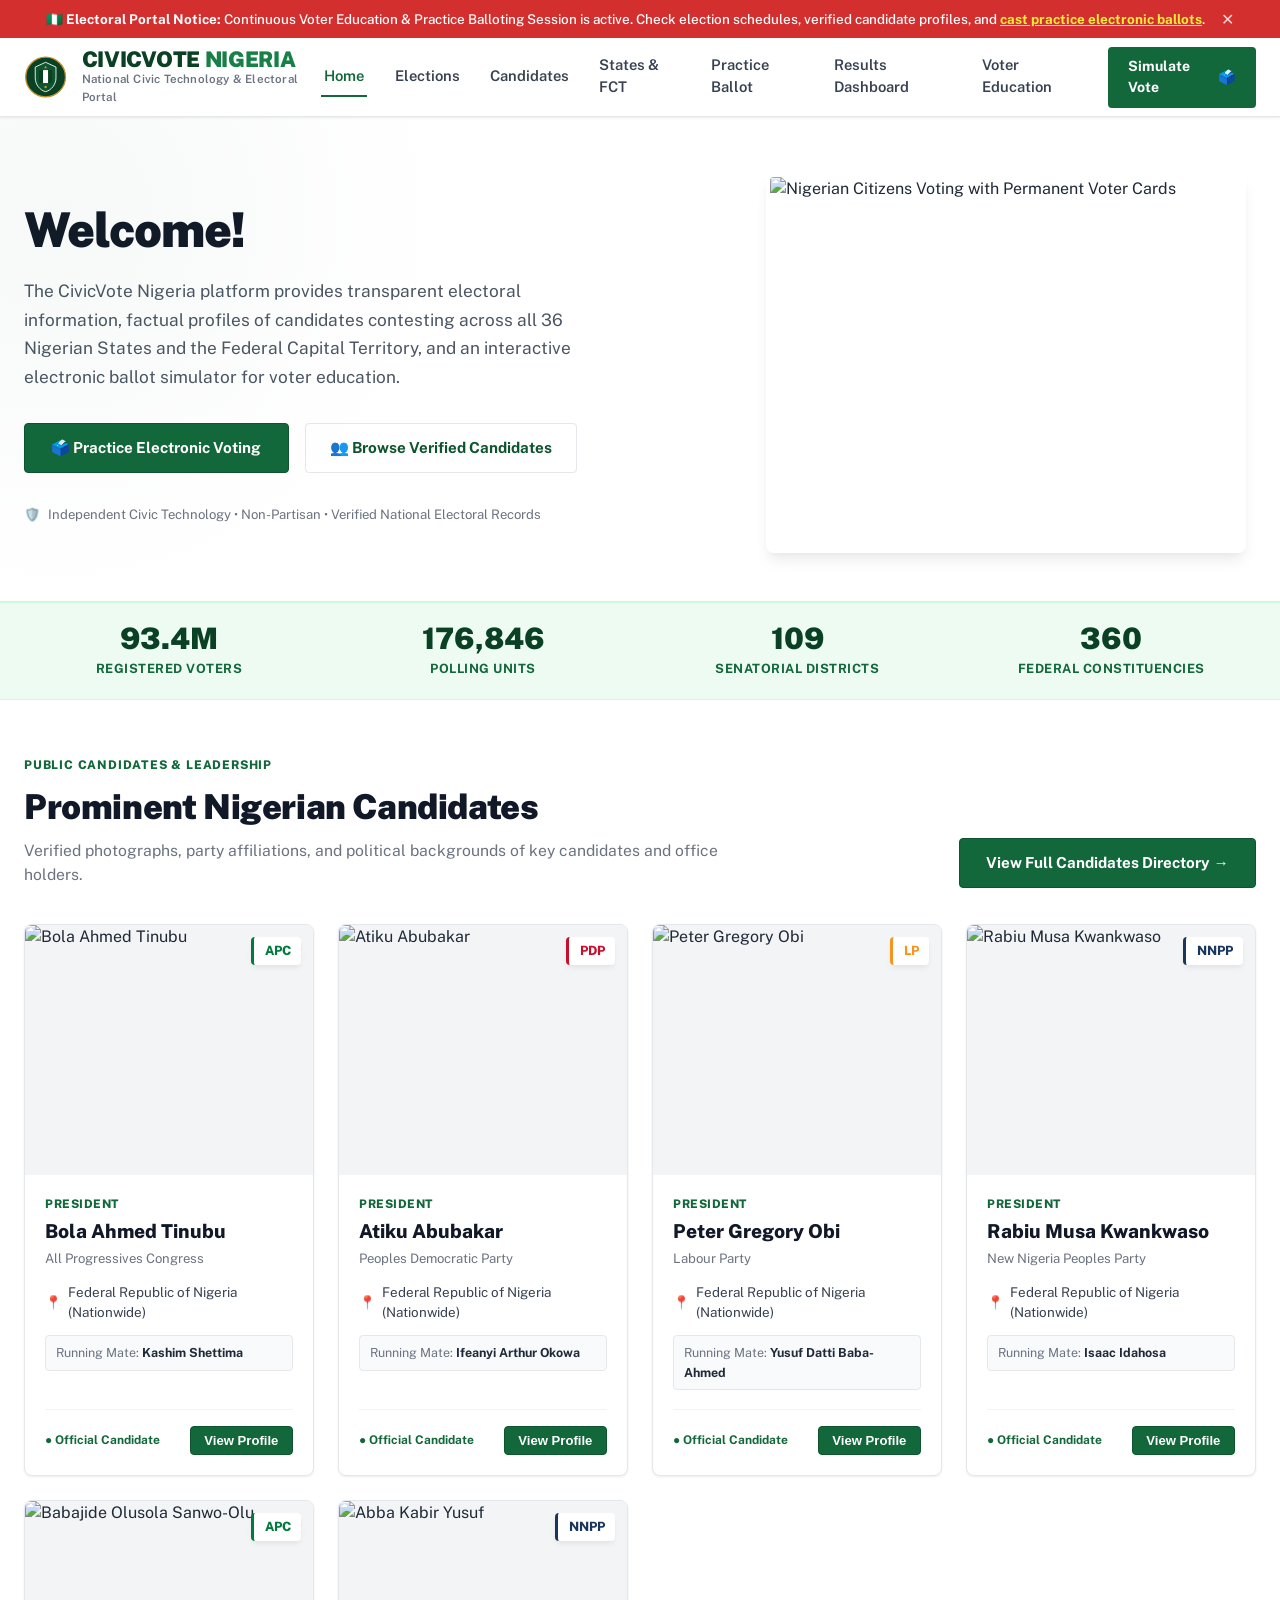
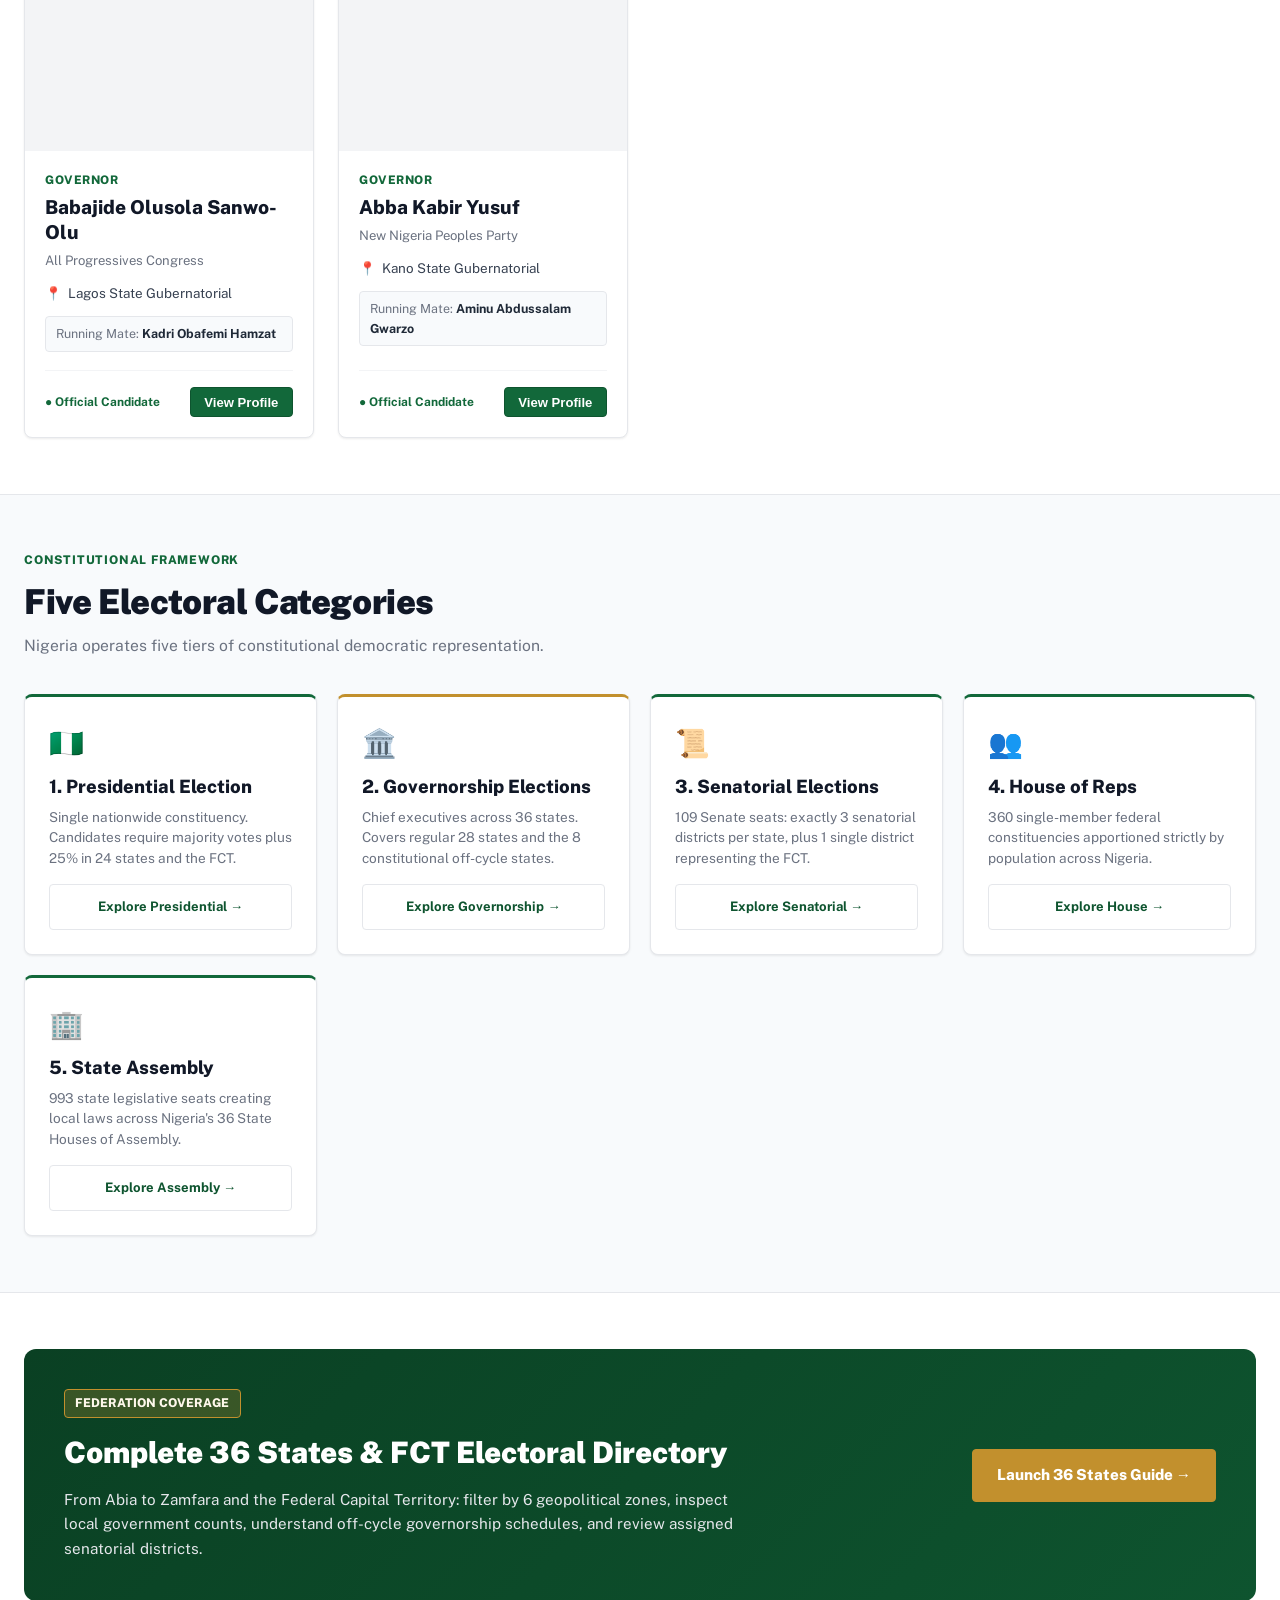
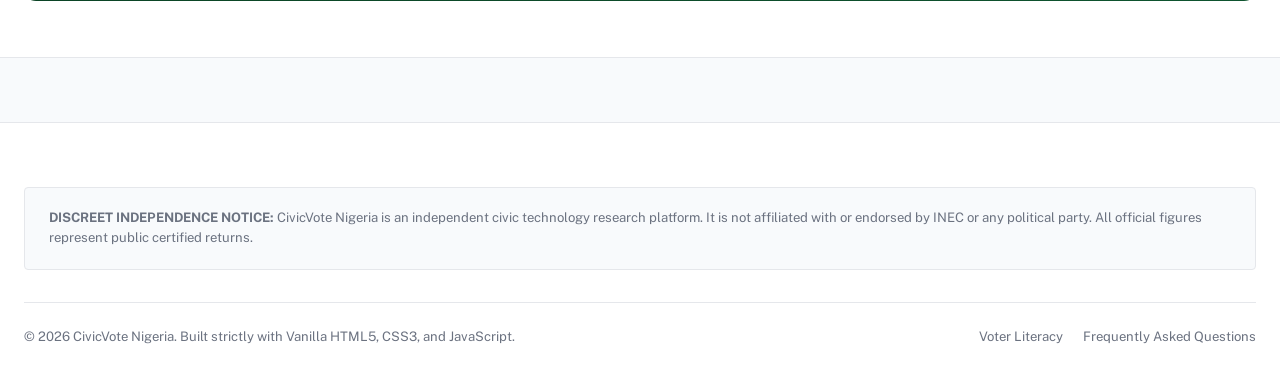
==== commit b3d4d6f1: "feat: unlink admin portal from public navigation and implement full-featured electoral command opera" ====
--- a/index.html
+++ b/index.html
@@ -50,7 +50,6 @@
           <a href="ballot.html" class="nav-link">Practice Ballot</a>
           <a href="results.html" class="nav-link">Results Dashboard</a>
           <a href="about.html" class="nav-link">Voter Education</a>
-          <a href="admin.html" class="nav-link" style="color: #c2902d; font-weight: 800;">🛡️ Admin Portal</a>
           <a href="ballot.html" class="nav-pill-btn">
             <span>Simulate Vote</span>
             <span>🗳️</span>
@@ -223,29 +222,6 @@
       </div>
     </div>
 
-    <!-- 6. ADMIN & STAFF MANAGEMENT PORTAL SHOWCASE -->
-    <div class="section-wrapper" style="background: #f8fafc; border-bottom: 1px solid var(--gov-border);">
-      <div class="container">
-        <div style="background: #ffffff; border: 1px solid var(--gov-border); border-left: 5px solid #c2902d; border-radius: 8px; padding: 2rem; box-shadow: var(--shadow-card); display: flex; justify-content: space-between; align-items: center; flex-wrap: wrap; gap: 1.5rem;">
-          <div>
-            <div style="display: flex; align-items: center; gap: 0.5rem; margin-bottom: 0.35rem;">
-              <span style="font-size: 1.25rem;">🛡️</span>
-              <span style="font-size: 0.78rem; font-weight: 800; text-transform: uppercase; color: #8a6114; letter-spacing: 0.05em;">Administrative Operations</span>
-            </div>
-            <h3 style="font-family: var(--font-heading); font-size: 1.4rem; font-weight: 900; color: #111827; margin-bottom: 0.5rem;">
-              CivicVote Staff & Admin Management Portal
-            </h3>
-            <p style="font-size: 0.9rem; color: #4b5563; max-width: 720px; line-height: 1.6; margin: 0;">
-              A full-featured administrative control desk for electoral officers: screen and verify candidate credentials, manage election cycle states, audit tamper-evident voting simulation logs, and certify collation tallies.
-            </p>
-          </div>
-          <a href="admin.html" class="btn-official-outline" style="border-color: #c2902d; color: #8a6114; font-weight: 800; padding: 0.75rem 1.25rem; white-space: nowrap;">
-            Open Staff Admin Portal →
-          </a>
-        </div>
-      </div>
-    </div>
-
   </main>
 
   <!-- Candidate Profile Modal (Shared for preview card clicks) -->
@@ -266,7 +242,7 @@
         <div>© 2026 CivicVote Nigeria. Built strictly with Vanilla HTML5, CSS3, and JavaScript.</div>
         <div style="display: flex; gap: 1.25rem;">
           <a href="about.html">Voter Literacy</a>
-          <a href="admin.html">Admin Portal</a>
+          <a href="about.html#faq">Frequently Asked Questions</a>
         </div>
       </div>
     </div>
--- a/style.css
+++ b/style.css
@@ -412,8 +412,9 @@
 /* --- 5. REAL CANDIDATE PHOTO CARDS --- */
 .candidates-grid {
   display: grid;
-  grid-template-columns: repeat(auto-fill, minmax(290px, 1fr));
+  grid-template-columns: repeat(auto-fill, minmax(280px, 1fr));
   gap: 1.5rem;
+  align-items: stretch;
 }
 
 .candidate-card {
@@ -425,6 +426,8 @@
   transition: transform 0.2s ease, box-shadow 0.2s ease;
   display: flex;
   flex-direction: column;
+  height: 100%;
+  position: relative;
 }
 
 .candidate-card:hover {
@@ -432,27 +435,41 @@
   box-shadow: var(--shadow-elevated);
 }
 
-.card-candidate-photo-wrap {
+.card-candidate-photo-wrap,
+.candidate-photo-wrapper {
   width: 100%;
-  height: 220px;
+  height: 250px;
+  min-height: 250px;
+  max-height: 250px;
   background-color: #f3f4f6;
   position: relative;
   overflow: hidden;
-}
-
-.card-candidate-img {
-  width: 100%;
-  height: 100%;
-  object-fit: cover;
-  object-position: top center;
+  display: flex;
+  align-items: center;
+  justify-content: center;
+}
+
+.card-candidate-img,
+.candidate-photo,
+.candidate-card img {
+  width: 100% !important;
+  height: 100% !important;
+  max-width: 100% !important;
+  max-height: 250px !important;
+  object-fit: cover !important;
+  object-position: top center !important;
+  display: block !important;
   transition: transform 0.3s ease;
 }
 
-.candidate-card:hover .card-candidate-img {
+.candidate-card:hover .card-candidate-img,
+.candidate-card:hover .candidate-photo,
+.candidate-card:hover img {
   transform: scale(1.03);
 }
 
-.card-party-overlay-pill {
+.card-party-overlay-pill,
+.candidate-party-badge {
   position: absolute;
   top: 12px;
   right: 12px;
@@ -465,31 +482,35 @@
   display: flex;
   align-items: center;
   gap: 0.35rem;
-}
-
-.card-body-content {
-  padding: 1.35rem;
+  z-index: 2;
+}
+
+.card-body-content,
+.candidate-card-body {
+  padding: 1.25rem;
   display: flex;
   flex-direction: column;
   flex-grow: 1;
 }
 
-.card-candidate-role {
+.card-candidate-role,
+.candidate-position-title {
   font-size: 0.74rem;
   font-weight: 800;
   text-transform: uppercase;
   color: var(--gov-green-700);
   letter-spacing: 0.5px;
-  margin-bottom: 0.25rem;
-}
-
-.card-candidate-name {
+  margin-bottom: 0.35rem;
+}
+
+.card-candidate-name,
+.candidate-name-h3 {
   font-family: var(--font-heading);
-  font-size: 1.25rem;
+  font-size: 1.2rem;
   font-weight: 800;
   color: #111827;
-  line-height: 1.25;
-  margin-bottom: 0.25rem;
+  line-height: 1.3;
+  margin-bottom: 0.35rem;
 }
 
 .card-party-subname {
@@ -498,7 +519,8 @@
   margin-bottom: 0.75rem;
 }
 
-.card-meta-row {
+.card-meta-row,
+.candidate-location-meta {
   font-size: 0.84rem;
   color: var(--gov-slate);
   display: flex;
@@ -516,7 +538,8 @@
   margin-bottom: 1.15rem;
 }
 
-.card-footer-action {
+.card-footer-action,
+.candidate-card-footer {
   margin-top: auto;
   padding-top: 1rem;
   border-top: 1px solid var(--gov-border-light);
@@ -529,9 +552,10 @@
   font-size: 0.75rem;
   font-weight: 700;
   color: var(--gov-green-700);
-  display: flex;
+  display: inline-flex;
   align-items: center;
   gap: 0.35rem;
+  white-space: nowrap;
 }
 
 /* Filter controls matching cvr.inecnigeria.org portal form style */
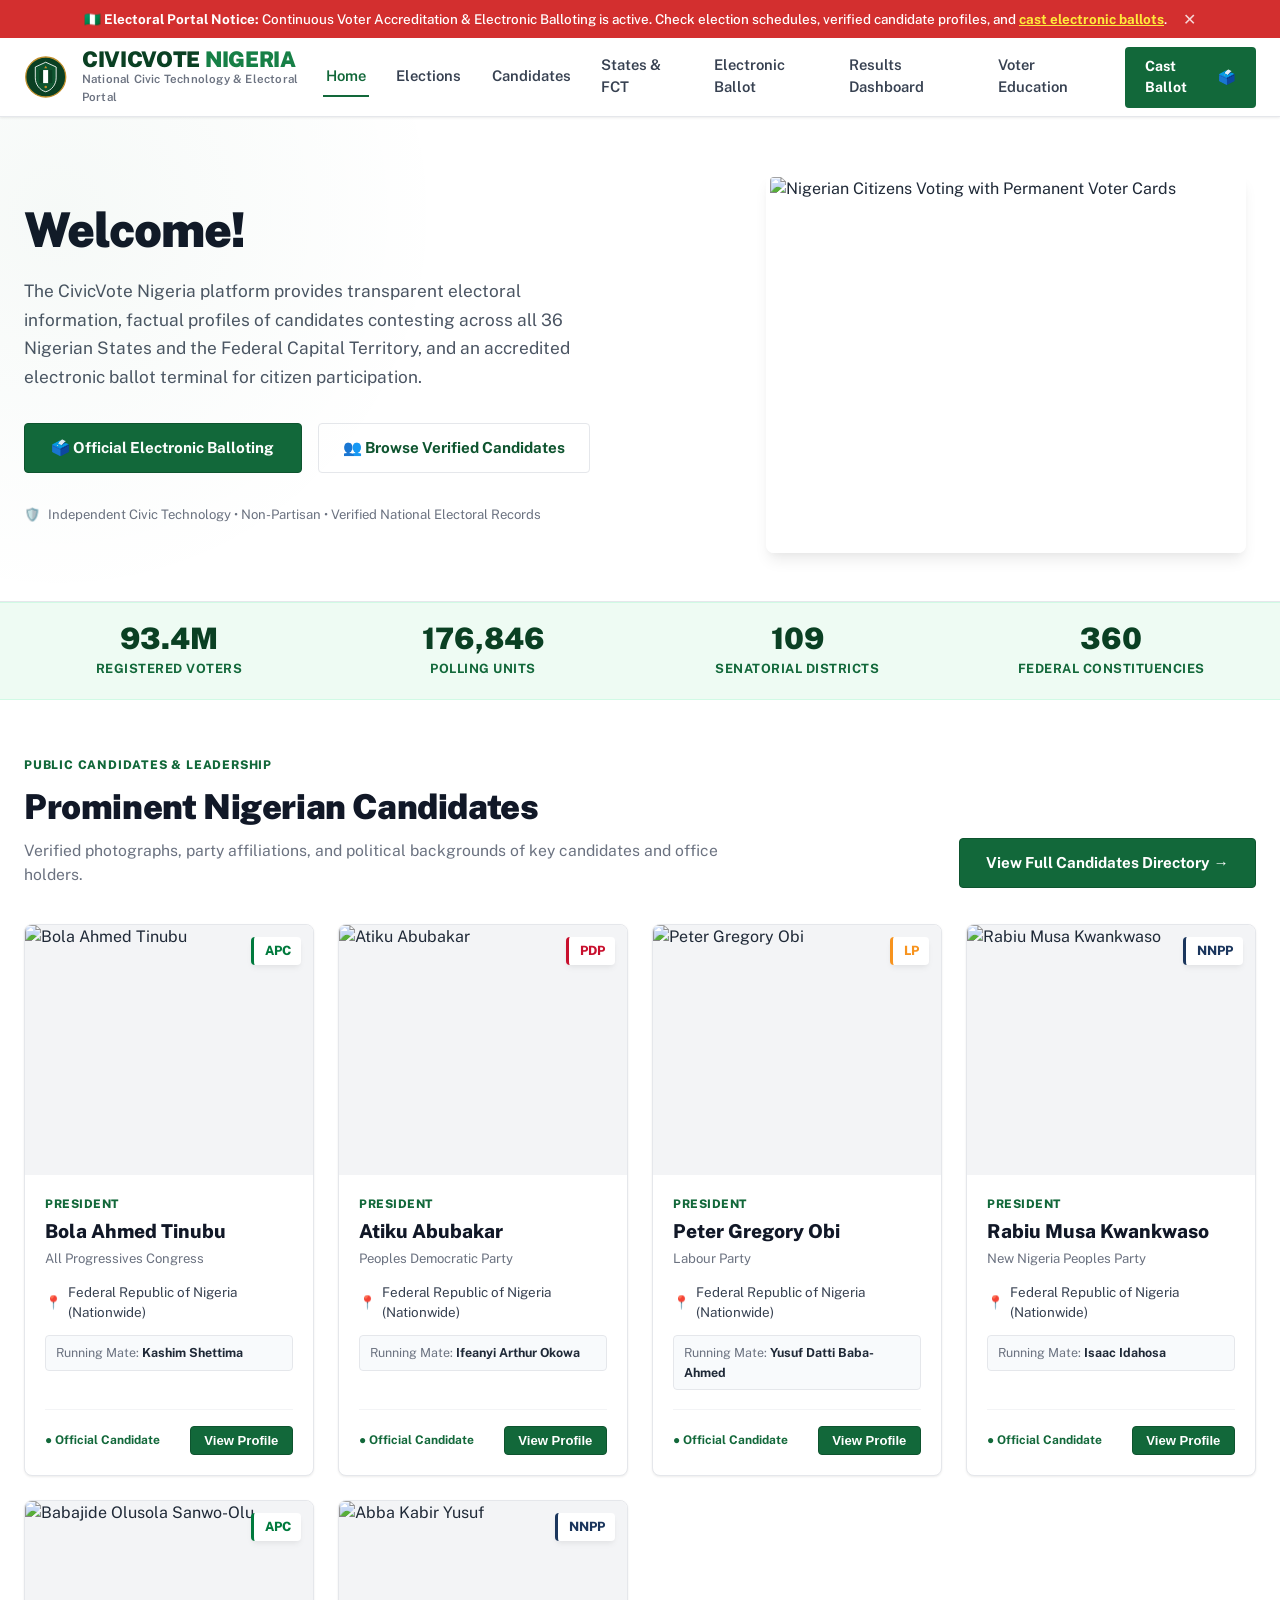
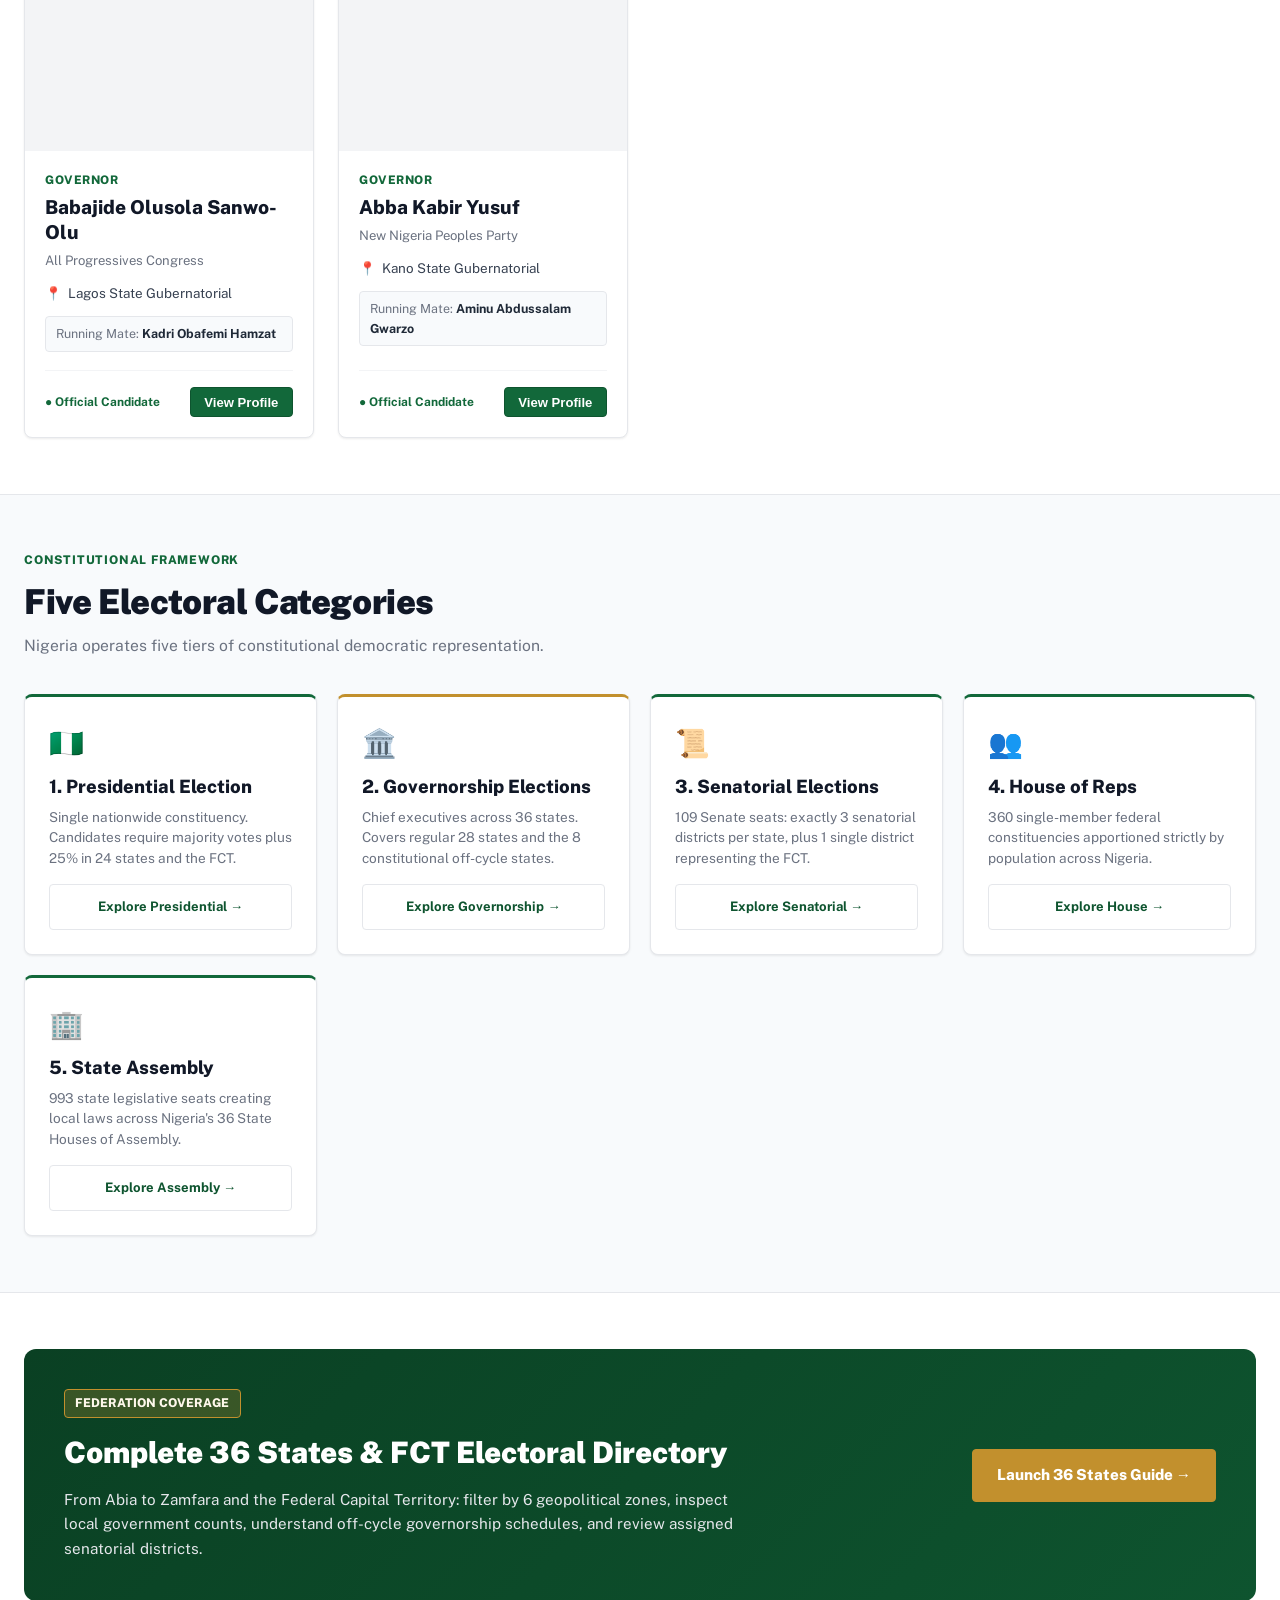
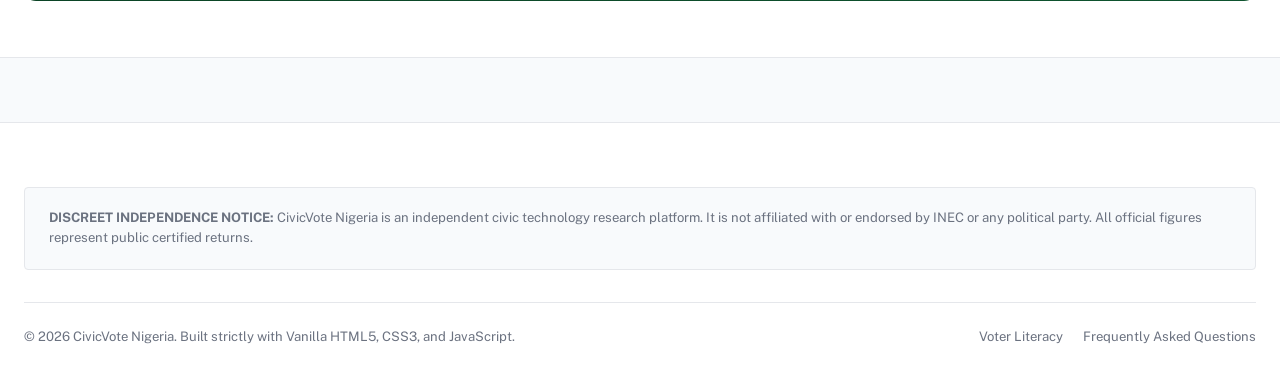
==== commit 3a7f8904: "refactor: eliminate all demo, simulation, practice, and mock references across entire project for ac" ====
--- a/index.html
+++ b/index.html
@@ -3,8 +3,8 @@
 <head>
   <meta charset="UTF-8">
   <meta name="viewport" content="width=device-width, initial-scale=1.0">
-  <meta name="description" content="CivicVote Nigeria — National electoral information portal and electronic voting simulator. Non-partisan civic technology platform.">
-  <title>CivicVote Nigeria — National Electoral Information & Practice Portal</title>
+  <meta name="description" content="CivicVote Nigeria — National electoral information and official electronic voting portal. Non-partisan civic technology platform.">
+  <title>CivicVote Nigeria — National Electoral Information & Electronic Voting Portal</title>
   
   <link rel="preconnect" href="https://fonts.googleapis.com">
   <link rel="preconnect" href="https://fonts.gstatic.com" crossorigin>
@@ -17,7 +17,7 @@
   <!-- Top Alert Bar -->
   <div class="top-official-notice-bar" id="officialNoticeBar">
     <div class="container" style="display: flex; justify-content: center; align-items: center; position: relative;">
-      <span>🇳🇬 <strong>Electoral Portal Notice:</strong> Continuous Voter Education & Practice Balloting Session is active. Check election schedules, verified candidate profiles, and <a href="ballot.html" style="text-decoration: underline; font-weight: 700;">cast practice electronic ballots</a>.</span>
+      <span>🇳🇬 <strong>Electoral Portal Notice:</strong> Continuous Voter Accreditation & Electronic Balloting is active. Check election schedules, verified candidate profiles, and <a href="ballot.html" style="text-decoration: underline; font-weight: 700;">cast electronic ballots</a>.</span>
       <button type="button" class="notice-close-btn" onclick="document.getElementById('officialNoticeBar').style.display='none';" aria-label="Dismiss notice">✕</button>
     </div>
   </div>
@@ -47,11 +47,11 @@
           <a href="elections.html" class="nav-link">Elections</a>
           <a href="candidates.html" class="nav-link">Candidates</a>
           <a href="states.html" class="nav-link">States & FCT</a>
-          <a href="ballot.html" class="nav-link">Practice Ballot</a>
+          <a href="ballot.html" class="nav-link">Electronic Ballot</a>
           <a href="results.html" class="nav-link">Results Dashboard</a>
           <a href="about.html" class="nav-link">Voter Education</a>
           <a href="ballot.html" class="nav-pill-btn">
-            <span>Simulate Vote</span>
+            <span>Cast Ballot</span>
             <span>🗳️</span>
           </a>
         </div>
@@ -73,11 +73,11 @@
           <div>
             <h1 class="hero-welcome-h1">Welcome!</h1>
             <p class="hero-body-para">
-              The CivicVote Nigeria platform provides transparent electoral information, factual profiles of candidates contesting across all 36 Nigerian States and the Federal Capital Territory, and an interactive electronic ballot simulator for voter education.
+              The CivicVote Nigeria platform provides transparent electoral information, factual profiles of candidates contesting across all 36 Nigerian States and the Federal Capital Territory, and an accredited electronic ballot terminal for citizen participation.
             </p>
             <div class="hero-action-buttons">
               <a href="ballot.html" class="btn-official-green">
-                <span>🗳️ Practice Electronic Voting</span>
+                <span>🗳️ Official Electronic Balloting</span>
               </a>
               <a href="candidates.html" class="btn-official-outline">
                 <span>👥 Browse Verified Candidates</span>
